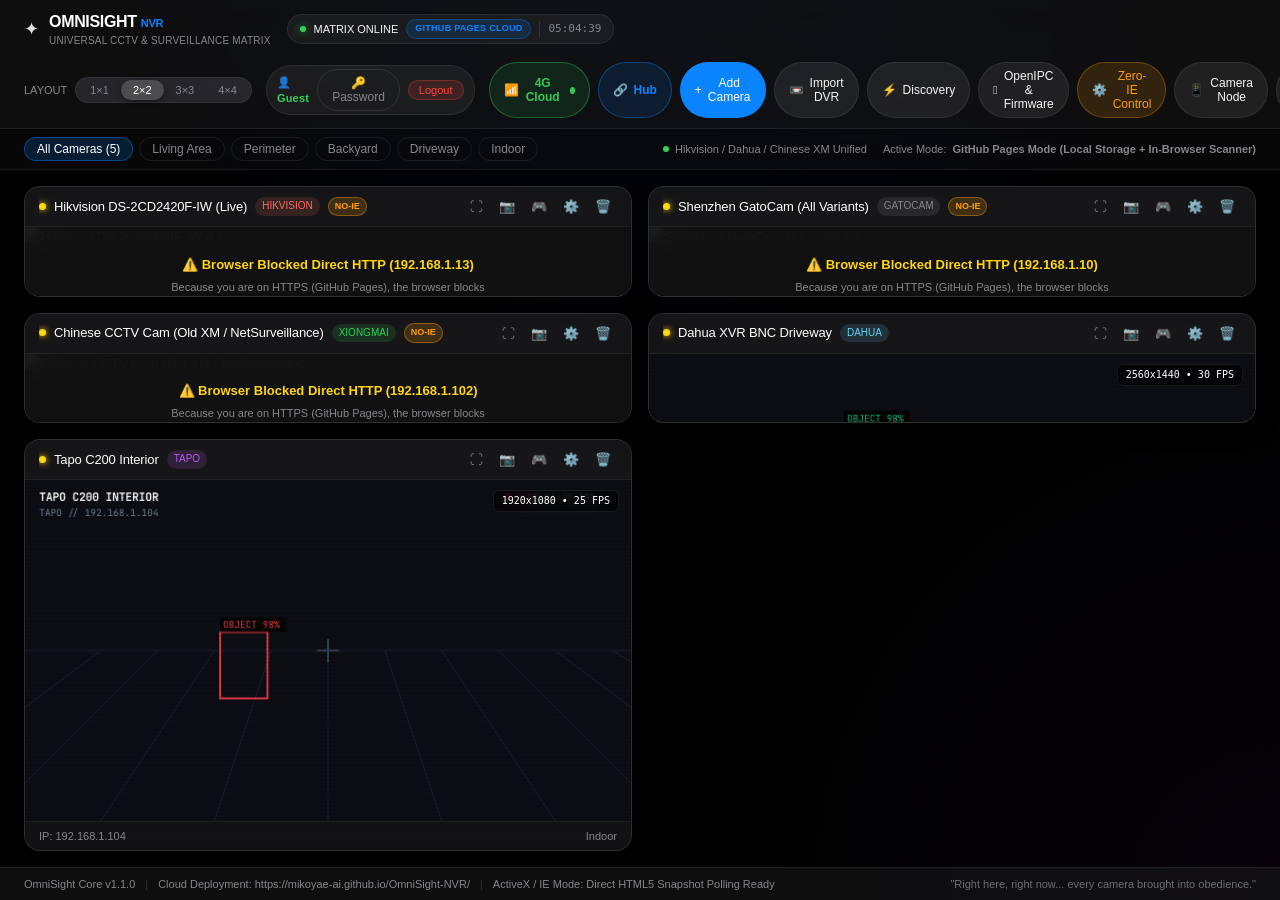
==== index.html @ 3f4ccf0b "feat(connector): cross-platform Hub Connector + universal self-host docs - Website gains a 🔗 Hub Con" ====
<!DOCTYPE html>
<html lang="en">
<head>
  <meta charset="UTF-8">
  <meta name="viewport" content="width=device-width, initial-scale=1.0, maximum-scale=1.0, user-scalable=no, viewport-fit=cover">
  <meta name="apple-mobile-web-app-capable" content="yes">
  <meta name="apple-mobile-web-app-status-bar-style" content="black-translucent">
  <meta name="theme-color" content="#000000">
  <title>OmniSight-NVR ✦ Universal CCTV & Camera Hub</title>
  <link rel="stylesheet" href="./static/css/style.css?v=2.2.0">
  <link rel="preconnect" href="https://fonts.googleapis.com">
  <link rel="preconnect" href="https://fonts.gstatic.com" crossorigin>
  <link href="https://fonts.googleapis.com/css2?family=JetBrains+Mono:wght@300;400;500;700&family=Cinzel:wght@500;700&display=swap" rel="stylesheet">
  <script src="https://accounts.google.com/gsi/client" async defer></script>
  <script src="https://www.gstatic.com/firebasejs/9.22.0/firebase-app-compat.js"></script>
  <script src="https://www.gstatic.com/firebasejs/9.22.0/firebase-auth-compat.js"></script>
</head>
<body class="theme-gothic">
  <div class="app-container">
    <!-- Navigation / Top Bar -->
    <header class="top-nav">
      <div class="brand-section">
        <div class="brand-badge">
          <span class="fox-emblem">✦</span>
          <div class="brand-text">
            <h1 class="brand-title">OMNISIGHT<span class="brand-sub">NVR</span></h1>
            <span class="brand-tagline">UNIVERSAL CCTV & SURVEILLANCE MATRIX</span>
          </div>
        </div>
        <div class="system-health">
          <span class="status-indicator live-pulse"></span>
          <span class="status-label" id="matrixStatusLabel">MATRIX ONLINE</span>
          <span class="mode-badge" id="appModeBadge">CLOUD / GITHUB</span>
          <span class="clock-display" id="clockDisplay">00:00:00</span>
        </div>
      </div>

      <div class="top-controls">
        <!-- Layout Selector -->
        <div class="control-group">
          <span class="control-label">LAYOUT</span>
          <div class="layout-buttons">
            <button class="btn-layout" data-layout="1x1" title="Single Focus View">1×1</button>
            <button class="btn-layout active" data-layout="2x2" title="Quad Matrix (2x2)">2×2</button>
            <button class="btn-layout" data-layout="3x3" title="9-Grid Matrix (3x3)">3×3</button>
            <button class="btn-layout" data-layout="4x4" title="16-Grid Matrix (4x4)">4×4</button>
          </div>
        </div>

        <!-- User Security & Auth Controls -->
        <div class="auth-controls" id="authControls">
          <button class="btn-action btn-secondary" id="btnLoginNav">
            <span class="icon">🔒</span> Login
          </button>
          <div class="user-menu hidden" id="userMenu">
            <span class="user-badge" id="currentUserDisplay">👤 Admin</span>
            <button class="btn-action btn-ghost" id="btnChangePassNav" title="Change Account Password">🔑 Password</button>
            <button class="btn-action btn-danger-sm" id="btnLogoutNav" title="Sign Out">Logout</button>
          </div>
        </div>

        <!-- Action Buttons -->
        <div class="action-buttons">
          <button class="btn-action btn-cloud" id="btnCloudRelay" title="4G / Cellular Cloud Remote Access & QR Code" style="border-color: rgba(52, 199, 89, 0.4); background: rgba(52, 199, 89, 0.12); color: #34c759; font-weight: 600;">
            <span class="icon">📶</span> 4G Cloud <span id="cloudRelayDot" style="display:inline-block; width:7px; height:7px; border-radius:50%; background:#34c759; margin-left:3px;"></span>
          </button>
          <button class="btn-action btn-secondary" id="btnHubConnector" title="Connect this website to an OmniSight hub on any device (LAN, Tailscale, Cloudflare tunnel)" style="border-color: rgba(10, 132, 255, 0.4); background: rgba(10, 132, 255, 0.12); color: #0a84ff; font-weight: 600;">
            <span class="icon">🔗</span> Hub
          </button>
          <button class="btn-action btn-primary" id="btnAddCamera">
            <span class="icon">+</span> Add Camera
          </button>
          <button class="btn-action btn-secondary" id="btnImportDvr">
            <span class="icon">📼</span> Import DVR
          </button>
          <button class="btn-action btn-secondary" id="btnScanNetwork">
            <span class="icon">⚡</span> Discovery
          </button>
          <button class="btn-action btn-secondary" id="btnFirmwareHub" title="OpenIPC community firmware & official updates">
            <span class="icon"></span> OpenIPC &amp; Firmware
          </button>
          <button class="btn-action btn-warning" id="btnCamControl" title="Control camera hardware directly with zero Internet Explorer or Edge">
            <span class="icon">⚙️</span> Zero-IE Control
          </button>
          <button class="btn-action btn-secondary" id="btnBrowserNode" title="Stream Phone or Laptop Camera into Matrix as a Surveillance Node">
            <span class="icon">📱</span> Camera Node
          </button>
          <button class="btn-action btn-secondary" id="btnOpenGallery">
            <span class="icon">📷</span> Gallery
          </button>
          <button class="btn-action btn-ghost" id="btnVendorGuide">
            <span class="icon">📖</span> Guide
          </button>
        </div>
      </div>
    </header>

    <!-- Sub-header Filters & Status Bar -->
    <div class="filter-bar">
      <div class="group-pills" id="groupPills">
        <button class="pill active" data-group="All">All Cameras (<span id="totalCamCount">0</span>)</button>
      </div>
      <div class="quick-stats">
        <span class="stat-item"><span class="stat-dot green"></span> Hikvision / Dahua / Chinese XM Unified</span>
        <span class="stat-item" id="storageInfo">Active Mode: <strong id="hubModeText">GitHub Pages Standalone</strong></span>
      </div>
    </div>

    <!-- Main Camera Grid Container -->
    <main class="grid-viewport">
      <div class="camera-grid grid-2x2" id="cameraGrid">
        <!-- Camera cards dynamically inserted here -->
      </div>
    </main>

    <!-- Footer Telemetry (Desktop Only) -->
    <footer class="app-footer">
      <div class="footer-meta">
        <span>OmniSight Core v1.1.0</span>
        <span class="divider">|</span>
        <span id="backendBridgeStatus">GitHub Pages Deployment (mikoyae-ai.github.io)</span>
        <span class="divider">|</span>
        <span id="ffmpegStatus">ActiveX / IE Emulation: Ready</span>
      </div>
      <div class="footer-links">
        <span class="quote">"Right here, right now... every camera brought into obedience."</span>
      </div>
    </footer>

    <!-- Native iOS Mobile Tab Bar -->
    <nav class="mobile-tab-bar" id="mobileTabBar">
      <button class="mobile-tab-btn active" id="mTabFeeds" title="Cameras">
        <span class="m-tab-icon">📹</span>
        <span class="m-tab-label">Feeds</span>
      </button>
      <button class="mobile-tab-btn" id="mTabAdd" title="Add Camera">
        <span class="m-tab-icon">➕</span>
        <span class="m-tab-label">Add Cam</span>
      </button>
      <button class="mobile-tab-btn" id="mTabScan" title="Scan Network">
        <span class="m-tab-icon">⚡</span>
        <span class="m-tab-label">Discovery</span>
      </button>
      <button class="mobile-tab-btn" id="mTabGallery" title="Snapshots">
        <span class="m-tab-icon">🖼️</span>
        <span class="m-tab-label">Gallery</span>
      </button>
      <button class="mobile-tab-btn" id="mTabMore" title="More Tools">
        <span class="m-tab-icon">☰</span>
        <span class="m-tab-label">Menu</span>
      </button>
    </nav>
  </div>

  <!-- MODAL: System Login -->
  <div class="modal-overlay hidden" id="loginModal">
    <div class="modal-dialog modal-small">
      <div class="modal-header">
        <h3>🔒 System Authentication</h3>
        <button class="btn-close" id="btnCloseLoginModal">&times;</button>
      </div>
      <form id="loginForm" class="modal-body">
        <p class="section-desc">Sign in to access live multi-camera streams, control PTZ hardware, and manage NVR settings.</p>

        <div class="auth-alert hidden" id="loginAlert"></div>

        <!-- Google Sign-In Container -->
        <div class="google-auth-section" id="googleAuthSection" style="margin-bottom: 14px; text-align: center;">
          <div id="googleBtnContainer" style="display: flex; justify-content: center; min-height: 40px;"></div>
          <div class="auth-or-divider" style="display: flex; align-items: center; width: 100%; gap: 10px; color: var(--text-secondary); font-size: 11px; margin: 10px 0;">
            <span style="flex: 1; height: 1px; background: rgba(255, 255, 255, 0.1);"></span>
            <span>or sign in with password</span>
            <span style="flex: 1; height: 1px; background: rgba(255, 255, 255, 0.1);"></span>
          </div>
        </div>

        <div class="form-group">
          <label for="loginUser">Username</label>
          <input type="text" id="loginUser" name="username" required placeholder="admin" autocomplete="username">
        </div>

        <div class="form-group">
          <label for="loginPass">Password</label>
          <input type="password" id="loginPass" name="password" required placeholder="••••••••" autocomplete="current-password">
        </div>

        <div class="modal-footer" style="margin-top: 14px;">
          <button type="submit" class="btn-action btn-primary" style="width: 100%; justify-content: center;">
            Authenticate & Access Matrix
          </button>
        </div>
        <span class="auth-hint">Default hub credentials: <code>admin</code> / <code>admin123</code></span>
      </form>
    </div>
  </div>

  <!-- MODAL: Google Sign-In -->
  <div class="modal-overlay hidden" id="googleModal">
    <div class="modal-dialog modal-small">
      <div class="modal-header">
        <div style="display: flex; align-items: center; gap: 8px;">
          <svg width="20" height="20" viewBox="0 0 48 48" aria-hidden="true">
            <path fill="#EA4335" d="M24 9.5c3.54 0 6.71 1.22 9.21 3.6l6.85-6.85C35.9 2.38 30.47 0 24 0 14.62 0 6.51 5.38 2.56 13.22l7.98 6.19C12.43 13.72 17.74 9.5 24 9.5z"/>
            <path fill="#4285F4" d="M46.98 24.55c0-1.57-.15-3.09-.38-4.55H24v9.02h12.94c-.58 2.96-2.26 5.48-4.78 7.18l7.73 6c4.51-4.18 7.09-10.36 7.09-17.65z"/>
            <path fill="#FBBC05" d="M10.53 28.59c-.48-1.45-.76-2.99-.76-4.59s.27-3.14.76-4.59l-7.98-6.19C.92 16.46 0 20.12 0 24c0 3.88.92 7.54 2.56 10.78l7.97-6.19z"/>
            <path fill="#34A853" d="M24 48c6.48 0 11.93-2.13 15.89-5.81l-7.73-6c-2.15 1.45-4.92 2.3-8.16 2.3-6.26 0-11.57-4.22-13.47-9.91l-7.98 6.19C6.51 42.62 14.62 48 24 48z"/>
          </svg>
          <h3 style="margin: 0;">Sign in with Google</h3>
        </div>
        <button class="btn-close" id="btnCloseGoogleModal">&times;</button>
      </div>
      <form id="googleDirectForm" class="modal-body">
        <p class="section-desc">Authenticate with your Google Account to access live camera matrices and PTZ controls.</p>

        <div class="auth-alert hidden" id="googleAlert"></div>

        <!-- Google OAuth 2.0 & Firebase Buttons -->
        <a href="/api/auth/google/login" class="btn-action btn-secondary" id="btnGoogleOAuthDirect" style="width: 100%; justify-content: center; gap: 8px; margin-bottom: 8px; text-decoration: none; background: rgba(66, 133, 244, 0.15); border-color: rgba(66, 133, 244, 0.4); color: #fff;">
          <svg width="18" height="18" viewBox="0 0 48 48">
            <path fill="#EA4335" d="M24 9.5c3.54 0 6.71 1.22 9.21 3.6l6.85-6.85C35.9 2.38 30.47 0 24 0 14.62 0 6.51 5.38 2.56 13.22l7.98 6.19C12.43 13.72 17.74 9.5 24 9.5z"/>
            <path fill="#4285F4" d="M46.98 24.55c0-1.57-.15-3.09-.38-4.55H24v9.02h12.94c-.58 2.96-2.26 5.48-4.78 7.18l7.73 6c4.51-4.18 7.09-10.36 7.09-17.65z"/>
            <path fill="#FBBC05" d="M10.53 28.59c-.48-1.45-.76-2.99-.76-4.59s.27-3.14.76-4.59l-7.98-6.19C.92 16.46 0 20.12 0 24c0 3.88.92 7.54 2.56 10.78l7.97-6.19z"/>
            <path fill="#34A853" d="M24 48c6.48 0 11.93-2.13 15.89-5.81l-7.73-6c-2.15 1.45-4.92 2.3-8.16 2.3-6.26 0-11.57-4.22-13.47-9.91l-7.98 6.19C6.51 42.62 14.62 48 24 48z"/>
          </svg>
          <span style="font-weight: 500;">Authorize via Google OAuth 2.0</span>
        </a>

        <button type="button" class="btn-action btn-secondary" id="btnFirebaseGoogleLogin" style="width: 100%; justify-content: center; gap: 8px; margin-bottom: 12px; background: rgba(255,255,255,0.08); border-color: rgba(255,255,255,0.2);">
          <span style="font-size: 16px;">🔥</span>
          <span style="font-weight: 500;">Instant Firebase Google Sign-In</span>
        </button>

        <div style="display: flex; align-items: center; gap: 10px; margin: 10px 0; color: var(--text-muted); font-size: 11px;">
          <div style="flex: 1; height: 1px; background: rgba(255,255,255,0.08);"></div>
          <span>OR DIRECT GOOGLE AUTH</span>
          <div style="flex: 1; height: 1px; background: rgba(255,255,255,0.08);"></div>
        </div>

        <div class="form-group">
          <label for="googleUserEmail">Google / Gmail Address</label>
          <input type="email" id="googleUserEmail" name="email" required placeholder="nimuthumethsenganegoda@gmail.com" value="nimuthumethsenganegoda@gmail.com" autocomplete="email">
        </div>

        <div class="form-group">
          <label for="googleUserName">Display Name</label>
          <input type="text" id="googleUserName" name="name" placeholder="Nimuthu" value="Nimuthu">
        </div>

        <div class="modal-footer" style="margin-top: 14px;">
          <button type="submit" class="btn-action btn-primary" id="btnConfirmGoogleLogin" style="width: 100%; justify-content: center; gap: 8px;">
            <span>Continue as Google User</span>
          </button>
        </div>

        <div style="margin-top: 16px; border-top: 1px solid rgba(255,255,255,0.1); padding-top: 12px; display: flex; flex-direction: column; gap: 8px;">
          <details style="font-size: 12px; color: var(--text-secondary); cursor: pointer;">
            <summary style="outline: none; color: #ffca28; font-weight: 500;">🔥 Configure Firebase Project (Optional)</summary>
            <div style="margin-top: 10px; display: flex; flex-direction: column; gap: 8px;">
              <p style="font-size: 11px; margin: 0; color: var(--text-muted);">Paste your Firebase Web App config JSON or Project ID to bind live Firebase Auth:</p>
              <textarea id="cfgFirebaseConfig" rows="3" placeholder='{"apiKey": "...", "authDomain": "...", "projectId": "..."}' style="font-size: 11px; padding: 6px 10px; font-family: monospace;"></textarea>
              <button type="button" class="btn-action" id="btnSaveFirebaseConfig" style="font-size: 11px; justify-content: center; padding: 6px 12px;">
                Save Firebase Configuration
              </button>
            </div>
          </details>

          <details style="font-size: 12px; color: var(--text-secondary); cursor: pointer;">
            <summary style="outline: none; color: var(--apple-blue); font-weight: 500;">⚙️ Link Google Cloud OAuth Client ID (Optional)</summary>
            <div style="margin-top: 10px; display: flex; flex-direction: column; gap: 8px;">
              <p style="font-size: 11px; margin: 0; color: var(--text-muted);">To enable Google's official pop-up account picker, enter your Web Client ID from <a href="https://console.cloud.google.com/apis/credentials" target="_blank" rel="noopener noreferrer" style="color: var(--apple-blue);">Google Cloud Console</a>:</p>
              <input type="text" id="cfgGoogleClientId" placeholder="xxxxx.apps.googleusercontent.com" style="font-size: 11px; padding: 6px 10px;">
              <button type="button" class="btn-action" id="btnSaveGoogleClientId" style="font-size: 11px; justify-content: center; padding: 6px 12px;">
                Save Client ID & Activate GIS
              </button>
            </div>
          </details>
        </div>
      </form>
    </div>
  </div>

  <!-- MODAL: Change Password -->
  <div class="modal-overlay hidden" id="changePasswordModal">
    <div class="modal-dialog modal-small">
      <div class="modal-header">
        <h3>🔑 Update Account Password</h3>
        <button class="btn-close" id="btnCloseChangePassModal">&times;</button>
      </div>
      <form id="changePasswordForm" class="modal-body">
        <div class="auth-alert hidden" id="changePassAlert"></div>

        <div class="form-group">
          <label for="oldPass">Current Password</label>
          <input type="password" id="oldPass" name="old_password" required placeholder="••••••••">
        </div>

        <div class="form-group">
          <label for="newPass">New Password</label>
          <input type="password" id="newPass" name="new_password" required minlength="6" placeholder="At least 6 characters">
        </div>

        <div class="form-group">
          <label for="confirmNewPass">Confirm New Password</label>
          <input type="password" id="confirmNewPass" name="confirm_password" required minlength="6" placeholder="Re-enter new password">
        </div>

        <div class="modal-footer" style="margin-top: 10px;">
          <button type="button" class="btn-action btn-ghost" id="btnCancelChangePass">Cancel</button>
          <button type="submit" class="btn-action btn-primary">Save New Password</button>
        </div>
      </form>
    </div>
  </div>

  <!-- MODAL: Hub Connector (cross-platform bridge) -->
  <div class="modal-overlay hidden" id="hubConnectorModal">
    <div class="modal-dialog">
      <div class="modal-header">
        <div style="display: flex; align-items: center; gap: 8px;">
          <span style="font-size: 20px;">🔗</span>
          <h3 style="margin: 0;">Hub Connector</h3>
        </div>
        <button class="btn-close" id="btnCloseHubConnectorModal">&times;</button>
      </div>
      <div class="modal-body">
        <p class="section-desc">Point this website at an OmniSight hub running on <em>any</em> device — Linux server, Windows PC, macOS, Docker, Raspberry Pi — over LAN, Tailscale, or a Cloudflare tunnel. One website, every platform.</p>

        <!-- Status Card -->
        <div style="background: rgba(255, 255, 255, 0.04); border: 1px solid rgba(255, 255, 255, 0.08); border-radius: 12px; padding: 16px; margin-bottom: 16px;">
          <div style="display: flex; justify-content: space-between; align-items: center; margin-bottom: 10px;">
            <span style="font-size: 13px; color: var(--text-secondary); font-weight: 500;">Connector Status</span>
            <span id="hubConnectorStatus" style="font-size: 11px; font-family: monospace; color: #8e8e93;">No hub configured — running in standalone mode.</span>
          </div>

          <div class="form-group" style="margin-bottom: 4px;">
            <label style="font-size: 11px; color: var(--text-muted);">Hub URL (LAN IP, Tailscale, or https tunnel)</label>
            <input type="text" id="hubConnectorUrlInput" placeholder="https://your-tunnel.trycloudflare.com  ·  http://192.168.1.50:8080" style="font-family: monospace; font-size: 12px; padding: 8px 12px; width: 100%;">
          </div>
          <p style="font-size: 11px; color: var(--text-muted); margin-top: 8px;">
            ⚠️ From an HTTPS page (e.g. GitHub Pages), browsers only allow <strong>https</strong> hub URLs —
            use the hub's Cloudflare tunnel URL (📶 4G Cloud panel), or simply open the hub URL directly
            in a new tab: the same dashboard loads, served by the hub itself.
          </p>
        </div>

        <!-- Controls -->
        <div style="display: flex; gap: 10px; margin-top: 6px;">
          <button type="button" class="btn-action btn-secondary" id="btnDisconnectHub" style="flex: 1; justify-content: center;">
            <span>✂ Disconnect</span>
          </button>
          <button type="button" class="btn-action btn-primary" id="btnConnectHub" style="flex: 1; justify-content: center;">
            <span>🔌 Connect &amp; Reload</span>
          </button>
        </div>
      </div>
    </div>
  </div>

  <!-- MODAL: 4G Cloud Relay & Mobile Remote -->
  <div class="modal-overlay hidden" id="cloudRelayModal">
    <div class="modal-dialog">
      <div class="modal-header">
        <div style="display: flex; align-items: center; gap: 8px;">
          <span style="font-size: 20px;">📶</span>
          <h3 style="margin: 0;">4G Mobile Cloud Relay</h3>
        </div>
        <button class="btn-close" id="btnCloseCloudRelayModal">&times;</button>
      </div>
      <div class="modal-body">
        <p class="section-desc">Stream camera feeds on cellular 4G/5G data or any remote network with zero port-forwarding and carrier-grade NAT traversal.</p>

        <!-- Status Card -->
        <div style="background: rgba(255, 255, 255, 0.04); border: 1px solid rgba(255, 255, 255, 0.08); border-radius: 12px; padding: 16px; margin-bottom: 16px;">
          <div style="display: flex; justify-content: space-between; align-items: center; margin-bottom: 10px;">
            <span style="font-size: 13px; color: var(--text-secondary); font-weight: 500;">Relay Status</span>
            <span id="cloudRelayStatusBadge" style="background: rgba(52, 199, 89, 0.15); color: #34c759; border: 1px solid rgba(52, 199, 89, 0.3); padding: 3px 10px; border-radius: 20px; font-size: 11px; font-weight: 600;">ACTIVE</span>
          </div>

          <div class="form-group" style="margin-bottom: 12px;">
            <label style="font-size: 11px; color: var(--text-muted);">Global 4G Cloud URL (HTTPS)</label>
            <div style="display: flex; gap: 8px;">
              <input type="text" id="cloudRelayUrlInput" readonly value="Connecting to edge relay..." style="font-family: monospace; font-size: 12px; padding: 8px 12px; flex: 1; background: rgba(0,0,0,0.3);">
              <button type="button" class="btn-action btn-secondary" id="btnCopyCloudUrl" style="padding: 8px 14px; font-size: 12px;">Copy</button>
            </div>
          </div>

          <div style="display: flex; justify-content: space-between; font-size: 11px; color: var(--text-secondary); padding-top: 8px; border-top: 1px solid rgba(255,255,255,0.06);">
            <span>LAN: <code id="cloudLanIp" style="color: var(--apple-blue);">Detecting...</code></span>
            <span>Tailscale: <code id="cloudTailscaleIp" style="color: #bf5af2;">Detecting...</code></span>
          </div>
        </div>

        <!-- QR Code Centerpiece -->
        <div style="text-align: center; margin: 16px 0;">
          <div style="display: inline-block; padding: 12px; background: #ffffff; border-radius: 14px; box-shadow: 0 8px 24px rgba(0,0,0,0.4);">
            <img id="cloudQrImage" src="" alt="4G Remote Access QR" style="width: 180px; height: 180px; display: none; margin: 0 auto; image-rendering: pixelated;">
            <div id="cloudQrPlaceholder" style="width: 180px; height: 180px; display: flex; align-items: center; justify-content: center; color: #333; font-size: 12px;">Generating QR...</div>
          </div>
          <p style="margin-top: 10px; font-size: 12px; color: var(--text-secondary);">
            Point your iPhone or Android camera at this QR code to view live streams on 4G/cellular.
          </p>
        </div>

        <!-- Controls -->
        <div style="display: flex; gap: 10px; margin-top: 14px;">
          <button type="button" class="btn-action btn-secondary" id="btnRestartCloudRelay" style="flex: 1; justify-content: center;">
            <span>🔄 Restart Tunnel</span>
          </button>
          <button type="button" class="btn-action btn-primary" id="btnOpenCloudUrl" style="flex: 1; justify-content: center;">
            <span>↗ Open Cloud URL</span>
          </button>
        </div>
      </div>
    </div>
  </div>

  <!-- MODAL: Add / Edit Camera -->
  <div class="modal-overlay hidden" id="cameraModal">
    <div class="modal-dialog">
      <div class="modal-header">
        <h3 id="modalTitle">Add Camera to Matrix</h3>
        <button class="btn-close" id="btnCloseCameraModal">&times;</button>
      </div>
      <form id="cameraForm" class="modal-body">
        <input type="hidden" id="camId" name="id">

        <div class="form-row">
          <div class="form-group flex-2">
            <label for="camName">Camera Name</label>
            <input type="text" id="camName" name="name" required placeholder="e.g. Front Gate Hikvision 4MP">
          </div>
          <div class="form-group flex-1">
            <label for="camGroup">Zone / Group</label>
            <input type="text" id="camGroup" name="group" list="groupSuggestions" placeholder="Perimeter">
            <datalist id="groupSuggestions">
              <option value="Perimeter">
              <option value="Backyard">
              <option value="Driveway">
              <option value="Indoor">
              <option value="CCTV Analog">
            </datalist>
          </div>
        </div>

        <div class="form-row">
          <div class="form-group flex-2">
            <label for="camVendor">Camera Brand / Architecture</label>
            <select id="camVendor" name="vendor" class="select-vendor">
              <optgroup label="🌐 Mainstream Commercial & Enterprise">
                <option value="hikvision">Hikvision (DS-2CD / ColorVu / AcuSense)</option>
                <option value="dahua">Dahua / Imou (IPC / WizSense / TiOC)</option>
                <option value="amcrest">Amcrest (IPC / ProHD / 4K / Doorbell)</option>
                <option value="uniview">Uniview (UNV / Tri-Guard / Prime)</option>
                <option value="axis">Axis Communications (VAPIX / M / P / Q)</option>
                <option value="hanwha">Hanwha Techwin / Wisenet / Samsung</option>
                <option value="bosch">Bosch Security (FLEXIDOME / DINION)</option>
                <option value="sony">Sony Surveillance (SNC / IPELA)</option>
                <option value="panasonic">Panasonic / i-PRO (WV Series)</option>
                <option value="vivotek">Vivotek (FD / IB / FE Series)</option>
                <option value="milesight">Milesight (Mini / Pro / Vandal Dome)</option>
                <option value="mobotix">Mobotix (MxPEG / IP)</option>
              </optgroup>
              <optgroup label="🏡 Consumer & Smart Home">
                <option value="icsee">ICSee / XMeye / iCSee Pro (App-Paired IP Camera)</option>
                <option value="ezviz">EZVIZ (Hikvision App-Paired Camera)</option>
                <option value="imou">Imou Life (Dahua App-Paired Camera)</option>
                <option value="tapo">TP-Link Tapo (C100 / C200 / C310 / C500)</option>
                <option value="kasa">TP-Link Kasa (KC100 / KC200 / KC420WS)</option>
                <option value="reolink">Reolink (RLC / Duo / TrackMix / E1)</option>
                <option value="wyze">Wyze Cam (v2 / v3 / v4 / Pan / Bridge)</option>
                <option value="eufy">Eufy Security (SoloCam / 2K / Outdoor)</option>
                <option value="foscam">Foscam (R2 / FI98 / G4 / VD1 / X4)</option>
                <option value="tuya">Tuya / Smart Life / Nedis (Smart Wi-Fi)</option>
                <option value="yoosee">Yoosee / Cooau / VStarcam</option>
                <option value="v380">V380 / V380 Pro (Macro-Video)</option>
                <option value="v360">V360 Pro / Qianniao (CFEO / Cloudbirds / KeepEyes)</option>
                <option value="srihome">SriHome / Sricam (SP017 / SH029)</option>
                <option value="dlink">D-Link (DCS Series / mydlink)</option>
                <option value="unifi">Ubiquiti UniFi Protect (RTSP Re-stream)</option>
              </optgroup>
              <optgroup label="📼 CCTV DVRs & Coaxial BNC Hubs">
                <option value="hikvision_dvr">Hikvision TurboHD / CCTV DVR (DS-7100 / 7200)</option>
                <option value="xiongmai_dvr">Chinese AHD / TVI / CVI DVR (NetSurveillance)</option>
                <option value="zosi_dvr">ZOSI / Lorex / Swann / Night Owl / Annke</option>
              </optgroup>
              <optgroup label="🇨🇳 Generic Chinese OEM Chipsets">
                <option value="xiongmai">Xiongmai / XM / CMS (Generic Chinese Cam)</option>
                <option value="gatocam">Shenzhen GatoCam (Indoor / Outdoor / PTZ)</option>
                <option value="legacy_activex">Legacy Camera (Requires Internet Explorer / WebComponents.exe / ActiveX)</option>
              </optgroup>
              <optgroup label="🔌 DIY, IoT & Hardware Webcams">
                <option value="esp32_cam">ESP32-CAM / ESP32-S3 Eye / Seeed Xiao</option>
                <option value="raspberry_pi">Raspberry Pi Camera / OctoPrint / Prusa</option>
                <option value="ip_webcam">Android & iOS IP Webcam / DroidCam</option>
                <option value="usb_webcam">Local USB Webcam / Built-in Camera</option>
                <option value="browser_node">Browser Camera Node (Stream This Phone/PC)</option>
              </optgroup>
              <optgroup label="📡 Universal Protocols & Emulation">
                <option value="generic_onvif">Generic ONVIF Camera (Profile S / G / T)</option>
                <option value="generic_rtsp">Custom RTSP Stream (TCP / UDP / Auto)</option>
                <option value="rtmp_stream">RTMP / RTMPS Live Stream (OBS / Drone)</option>
                <option value="mjpeg_http">HTTP MJPEG Stream</option>
                <option value="hls_stream">HLS Stream (.m3u8)</option>
                <option value="simulated">OmniSight Virtual CCTV Generator (Simulation)</option>
              </optgroup>
            </select>
          </div>
          <div class="form-group flex-1">
            <label for="camChannel">Channel #</label>
            <input type="number" id="camChannel" name="channel" value="1" min="0" max="64">
          </div>
        </div>

        <!-- Vendor Specific Quirk Alert Box -->
        <div class="vendor-quirk-box" id="vendorQuirks">
          <span class="quirk-title">Hardware Notes:</span>
          <p id="quirkText">Select a vendor above to inspect connection rules.</p>
        </div>

        <div class="form-row">
          <div class="form-group flex-2">
            <label for="camIp">IP Address or Hostname</label>
            <input type="text" id="camIp" name="ip" placeholder="192.168.1.100">
          </div>
          <div class="form-group flex-1">
            <label for="camPort">Port</label>
            <input type="number" id="camPort" name="port" value="554">
          </div>
        </div>

        <div class="form-row">
          <div class="form-group flex-1">
            <label for="camUser">Username</label>
            <input type="text" id="camUser" name="username" placeholder="admin">
          </div>
          <div class="form-group flex-1">
            <label for="camPass">Password</label>
            <input type="password" id="camPass" name="password" placeholder="••••••••">
          </div>
        </div>

        <!-- App-Configured Camera Helper (No Password in App) -->
        <div class="app-helper-section" style="margin-bottom: 12px; background: rgba(59, 130, 246, 0.05); border: 1px solid rgba(59, 130, 246, 0.25); border-radius: 10px; padding: 10px 14px;">
          <div style="display: flex; justify-content: space-between; align-items: center;">
            <div style="display: flex; align-items: center; gap: 8px;">
              <span style="font-size: 16px;">📱</span>
              <div>
                <span style="font-size: 12px; font-weight: 600; color: #60a5fa;">Paired via Mobile App? (No Password in App)</span>
                <span style="font-size: 11px; color: var(--text-secondary); display: block;">For ICSee, V380, V360 Pro, Tapo, EZVIZ, Imou, Tuya, Yoosee, Eufy</span>
              </div>
            </div>
            <button type="button" class="btn-action btn-secondary" id="btnToggleAppHelper" style="padding: 4px 10px; font-size: 11px; white-space: nowrap;">
              App Assistant ▾
            </button>
          </div>

          <div id="appHelperDrawer" class="hidden" style="margin-top: 10px; border-top: 1px solid rgba(255,255,255,0.08); padding-top: 10px;">
            <div class="form-group" style="margin-bottom: 8px;">
              <label for="appSelector" style="font-size: 11px; color: var(--text-secondary);">Select the mobile app you used to set up this camera:</label>
              <select id="appSelector" style="font-size: 12px; padding: 6px 10px; width: 100%;">
                <option value="">-- Choose Your Camera Mobile App --</option>
                <option value="icsee">ICSee / XMeye / iCSee Pro (Amazon/AliExpress Wi-Fi Cams)</option>
                <option value="v380">V380 / V380 Pro (Macro-Video PTZ / Bulb / Panoramic)</option>
                <option value="v360">V360 Pro (Shenzhen Qianniao Xiangyun / CFEO Series / Cloudbirds)</option>
                <option value="tapo">TP-Link Tapo (C100, C200, C310, C500) &amp; Kasa</option>
                <option value="ezviz">EZVIZ (Hikvision Smart Cameras)</option>
                <option value="imou">Imou Life (Dahua Smart Cameras)</option>
                <option value="yoosee">Yoosee / YYP2P / Cooau</option>
                <option value="tuya">Tuya / Smart Life / Geeni / Merkury</option>
                <option value="eufy">Eufy Security (Indoor 2K / SoloCam)</option>
                <option value="wyze">Wyze Cam (v2 / v3 / v4 / Pan)</option>
              </select>
            </div>
            <div id="appSecretTip" class="hidden" style="background: rgba(0,0,0,0.35); border: 1px solid rgba(255,255,255,0.1); border-radius: 6px; padding: 10px; font-size: 11px; line-height: 1.5; color: var(--text-main);">
              <!-- Dynamically rendered instructions and 1-click auto-fill -->
            </div>
          </div>
        </div>

        <!-- Universal Hardware Auto-Detect & Connection Prober -->
        <div class="probe-section">
          <div style="display: flex; justify-content: space-between; align-items: center;">
            <div>
              <span style="font-size: 12px; font-weight: 600; color: #fff; display: flex; align-items: center; gap: 6px;">
                <span style="color: var(--apple-blue);">⚡</span> Universal Hardware Auto-Detect & Test
              </span>
              <span style="font-size: 11px; color: var(--text-secondary); display: block; margin-top: 2px;">
                Probes RTSP candidate paths, ONVIF Profile S, and HTTP snapshots to verify live feed.
              </span>
            </div>
            <button type="button" class="btn-action btn-secondary" id="btnProbeCamera" style="padding: 6px 14px; font-size: 11px; white-space: nowrap;">
              <span class="icon">⚡</span> Test Connection
            </button>
          </div>

          <div id="probeResultBox" class="hidden" style="margin-top: 10px; padding-top: 10px; border-top: 1px solid rgba(255,255,255,0.06);">
            <div id="probeStatusPill" style="display: flex; align-items: center; gap: 8px; margin-bottom: 8px; font-size: 12px;">
              <span class="status-indicator"></span>
              <span id="probeStatusText" style="font-weight: 600;">Probing device...</span>
            </div>
            <div id="probeChips" style="display: flex; flex-wrap: wrap; gap: 6px; margin-bottom: 8px;"></div>
            <div id="probePreviewContainer" class="hidden" style="display: flex; align-items: center; gap: 12px; background: rgba(0,0,0,0.3); border-radius: 8px; padding: 8px;">
              <img id="probePreviewImg" src="" alt="Live Camera Test Frame" style="width: 120px; height: 68px; object-fit: cover; border-radius: 6px; border: 1px solid rgba(255,255,255,0.1);">
              <div style="font-size: 11px; color: var(--text-secondary); line-height: 1.4;">
                <span style="color: #34c759; font-weight: 600;">✓ Live Frame Verified</span><br>
                <span id="probePreviewDetails">RTSP Stream Ready</span>
              </div>
            </div>
          </div>
        </div>

        <div class="form-group">
          <div class="label-with-action">
            <label for="camStreamUrl">Calculated Stream / Snapshot URL</label>
            <button type="button" class="btn-text" id="btnAutoGenerateUrl">Re-calculate</button>
          </div>
          <input type="text" id="camStreamUrl" name="stream_url" placeholder="rtsp://admin:pass@192.168.1.100:554/Streaming/Channels/101">
        </div>

        <div class="form-row check-row">
          <label class="checkbox-label">
            <input type="checkbox" id="camPtz" name="ptz"> Enable Virtual PTZ Controls
          </label>
          <label class="checkbox-label">
            <input type="checkbox" id="camLegacyPolling" name="legacy_polling"> Legacy Direct Snapshot Mode (No ActiveX / IE needed)
          </label>
          <label class="checkbox-label">
            <input type="checkbox" id="camSimulated" name="is_simulated"> Simulate scene when no live URL is set
          </label>
        </div>

        <div class="modal-footer">
          <button type="button" class="btn-action btn-ghost" id="btnCancelCam">Cancel</button>
          <button type="submit" class="btn-action btn-primary">Save Camera</button>
        </div>
      </form>
    </div>
  </div>

  <!-- MODAL: Import CCTV DVR / XVR Box -->
  <div class="modal-overlay hidden" id="dvrModal">
    <div class="modal-dialog">
      <div class="modal-header">
        <h3>Import Multi-Channel CCTV DVR</h3>
        <button class="btn-close" id="btnCloseDvrModal">&times;</button>
      </div>
      <form id="dvrForm" class="modal-body">
        <p class="section-desc">Instantly provision all BNC coaxial channels from your physical CCTV DVR box (4, 8, 16, or 32 channels) into your matrix simultaneously.</p>

        <div class="form-row">
          <div class="form-group flex-2">
            <label for="dvrVendor">DVR Architecture</label>
            <select id="dvrVendor" name="vendor" class="select-vendor">
              <option value="hikvision_dvr">Hikvision TurboHD / CCTV DVR (DS-7100 / 7200)</option>
              <option value="dahua">Dahua XVR / Cooper CCTV DVR (BNC)</option>
              <option value="xiongmai_dvr">Chinese AHD / TVI / CVI DVR (NetSurveillance / H.264 / XM)</option>
              <option value="amcrest">Amcrest ProHD / NV NVR</option>
              <option value="zosi_dvr">ZOSI / Lorex / Swann / Night Owl / Annke</option>
              <option value="uniview">Uniview (UNV) NVR Multi-Channel</option>
            </select>
          </div>
          <div class="form-group flex-1">
            <label for="dvrChannels">BNC Channels</label>
            <select id="dvrChannels" name="channels">
              <option value="4">4 Channels</option>
              <option value="8" selected>8 Channels</option>
              <option value="16">16 Channels</option>
              <option value="32">32 Channels</option>
            </select>
          </div>
        </div>

        <div class="form-row">
          <div class="form-group flex-2">
            <label for="dvrIp">DVR IP Address</label>
            <input type="text" id="dvrIp" name="ip" required placeholder="192.168.1.64">
          </div>
          <div class="form-group flex-1">
            <label for="dvrPort">RTSP Port</label>
            <input type="number" id="dvrPort" name="port" value="554">
          </div>
        </div>

        <div class="form-row">
          <div class="form-group flex-1">
            <label for="dvrUser">DVR Username</label>
            <input type="text" id="dvrUser" name="username" value="admin">
          </div>
          <div class="form-group flex-1">
            <label for="dvrPass">DVR Password</label>
            <input type="password" id="dvrPass" name="password" placeholder="••••••••">
          </div>
        </div>

        <div class="form-row">
          <div class="form-group flex-1">
            <label for="dvrLabel">Label Prefix</label>
            <input type="text" id="dvrLabel" name="label" value="CCTV DVR" placeholder="e.g. Warehouse DVR">
          </div>
          <div class="form-group flex-1">
            <label for="dvrGroup">Group / Zone</label>
            <input type="text" id="dvrGroup" name="group" value="CCTV Analog" placeholder="CCTV Analog">
          </div>
        </div>

        <div class="modal-footer">
          <button type="button" class="btn-action btn-ghost" id="btnCancelDvr">Cancel</button>
          <button type="submit" class="btn-action btn-primary">Import All Channels</button>
        </div>
      </form>
    </div>
  </div>

  <!-- MODAL: OpenIPC & Community Firmware Hub -->
  <div class="modal-overlay hidden" id="firmwareModal">
    <div class="modal-dialog modal-large">
      <div class="modal-header">
        <h3> Community Firmware &amp; OpenIPC Directory</h3>
        <button class="btn-close" id="btnCloseFirmwareModal">&times;</button>
      </div>
      <div class="modal-body guide-content">
        <p class="section-desc">
          Free your cameras from abandoned vendor firmware, Chinese cloud backdoors, and broken ActiveX plugins. 
          Install community-driven open-source Linux firmware directly on your hardware.
        </p>

        <div class="form-group" style="margin-bottom: 8px;">
          <label for="chipsetSelector">Select Your Camera's Processor / Chipset (SoC):</label>
          <select id="chipsetSelector" style="width: 100%; max-width: 480px;">
            <option value="xiongmai_xm530">Xiongmai XM530 / XM510 / XM550 (Generic Chinese Cams / NetSurveillance)</option>
            <option value="hisilicon_hi3516">HiSilicon Hi3516 / Hi3518 (The #1 Most Common OEM CCTV Chipset)</option>
            <option value="ingenic_t31">Ingenic T10 / T20 / T30 / T31 / T40 (Yi, Wyze, Tapo, MStar)</option>
            <option value="allwinner_v3s">Allwinner V3S / S3 (Open Source Board Cameras)</option>
            <option value="sigmastar_ssc">SigmaStar SSC335 / SSC337 (Starlight Night Vision Cameras)</option>
            <option value="hikvision_official">Hikvision DS-2CD / ColorVu (Official HTML5 Upgrade)</option>
            <option value="dahua_official">Dahua IPC / WizSense (Official HTML5 Upgrade)</option>
          </select>
        </div>

        <div class="guide-card" id="firmwareResultCard" style="background: rgba(10, 132, 255, 0.08); border-color: rgba(10, 132, 255, 0.3);">
          <!-- Dynamically populated by JS -->
          <h4 id="fwTitle" style="color: var(--apple-blue); font-size: 15px;">OpenIPC — The Open Source CCTV OS</h4>
          <p id="fwDescription">OpenIPC replaces closed-source Chinese camera firmware with a clean, open Linux distribution.</p>
          <div style="margin: 10px 0;">
            <strong>Features:</strong>
            <ul id="fwFeatures" style="padding-left: 20px; font-size: 11px; margin-top: 4px; color: var(--text-primary);">
              <li>Native HTML5 video streaming with WebRTC (plays in Safari, Chrome, iOS with ZERO plugins).</li>
              <li>Pure RTSP H.264 / H.265 server running on port 554.</li>
              <li>Root SSH &amp; Telnet shell access with complete privacy (no telemetry to Chinese cloud servers).</li>
              <li>ONVIF Profile S compliance built-in.</li>
            </ul>
          </div>
          <p><strong>Official Repository &amp; Binaries:</strong> <a href="https://openipc.org" target="_blank" id="fwLink" style="color: var(--apple-cyan); text-decoration: underline;">https://openipc.org</a></p>
          <p><strong>GitHub Releases:</strong> <a href="https://github.com/OpenIPC/firmware/releases" target="_blank" style="color: var(--apple-cyan); text-decoration: underline;">OpenIPC on GitHub</a></p>
          <div style="margin-top: 10px; padding: 8px 12px; background: rgba(0,0,0,0.3); border-radius: 6px;">
            <span style="font-size: 11px; font-weight: 600; color: var(--apple-orange);">Installation Advice:</span>
            <p id="fwInstallAdvice" style="font-size: 11px; margin-top: 2px;">
              Can be flashed via microSD card, TFTP recovery, or the camera's web upgrade page using Coupler firmware.
            </p>
          </div>
        </div>
      </div>
    </div>
  </div>

  <!-- MODAL: Zero-IE Direct Camera Controller -->
  <div class="modal-overlay hidden" id="camControlModal">
    <div class="modal-dialog modal-large">
      <div class="modal-header">
        <h3>⚙️ Zero-IE Camera Control Center</h3>
        <button class="btn-close" id="btnCloseCamControlModal">&times;</button>
      </div>
      <div class="modal-body">
        <p class="section-desc">
          No Microsoft Edge. No Internet Explorer. No ActiveX. Control your camera's hardware parameters directly 
          via native HTTP ISAPI and CGI commands from your modern browser.
        </p>

        <div class="form-row">
          <div class="form-group flex-2">
            <label for="ctrlIp">Target Camera IP</label>
            <input type="text" id="ctrlIp" placeholder="192.168.1.100">
          </div>
          <div class="form-group flex-1">
            <label for="ctrlVendor">Architecture</label>
            <select id="ctrlVendor">
              <option value="hikvision">Hikvision ISAPI</option>
              <option value="xiongmai">Xiongmai (Chinese Cam CGI)</option>
              <option value="dahua">Dahua CGI</option>
              <option value="generic_onvif">ONVIF Service</option>
            </select>
          </div>
        </div>

        <div class="form-row">
          <div class="form-group flex-1">
            <label for="ctrlUser">Username</label>
            <input type="text" id="ctrlUser" value="admin">
          </div>
          <div class="form-group flex-1">
            <label for="ctrlPass">Password</label>
            <input type="password" id="ctrlPass" placeholder="••••••••">
          </div>
        </div>

        <div class="action-buttons" style="flex-wrap: wrap; margin-top: 8px;">
          <button type="button" class="btn-action btn-primary" id="btnCtrlReboot">
            <span class="icon">🔄</span> Reboot Camera
          </button>
          <button type="button" class="btn-action btn-secondary" id="btnCtrlSyncTime">
            <span class="icon">⏱️</span> Sync Clock
          </button>
          <button type="button" class="btn-action btn-secondary" id="btnCtrlDayNight">
            <span class="icon">🌙</span> Toggle Day/Night IR
          </button>
          <button type="button" class="btn-action btn-secondary" id="btnCtrlTestSnapshot">
            <span class="icon">📸</span> Test Snapshot Stream
          </button>
        </div>

        <div class="form-group" style="margin-top: 10px;">
          <label>Command Execution Console</label>
          <pre id="ctrlConsoleLog" style="background: rgba(0,0,0,0.6); padding: 12px; border-radius: 8px; font-family: var(--font-mono); font-size: 11px; color: var(--apple-green); min-height: 100px; max-height: 160px; overflow-y: auto;">[Ready] Target camera configured. Select an action above to execute direct HTTP command...</pre>
        </div>
      </div>
    </div>
  </div>

  <!-- MODAL: Network Discovery -->
  <div class="modal-overlay hidden" id="discoveryModal">
    <div class="modal-dialog modal-large">
      <div class="modal-header">
        <h3>Network Surveillance Scanner</h3>
        <button class="btn-close" id="btnCloseDiscoveryModal">&times;</button>
      </div>
      <div class="modal-body">
        <p class="section-desc">
          Detects cameras on your network. In <strong>Cloud Mode</strong>, scans local LAN subnets directly from your browser. 
          In <strong>Local Hub Mode</strong>, also performs ONVIF UDP multicast probes (port 3702).
        </p>
        
        <div class="scanner-actions">
          <input type="text" id="scanSubnetInput" value="192.168.1" style="width: 140px;" placeholder="Subnet base (192.168.1)">
          <button class="btn-action btn-primary" id="btnStartScan">
            <span class="icon">🔍</span> Run Network Scan
          </button>
          <span class="scan-status" id="scanStatusMsg">Ready to scan.</span>
        </div>

        <div class="discovery-results" id="discoveryResults">
          <table class="data-table">
            <thead>
              <tr>
                <th>IP Address</th>
                <th>Detection Source</th>
                <th>Identified Hardware</th>
                <th>Open Ports</th>
                <th>Confidence</th>
                <th>Action</th>
              </tr>
            </thead>
            <tbody id="discoveryTableBody">
              <tr>
                <td colspan="6" class="empty-state">Click "Run Network Scan" to query your network for cameras.</td>
              </tr>
            </tbody>
          </table>
        </div>
      </div>
    </div>
  </div>

  <!-- MODAL: Snapshot Gallery -->
  <div class="modal-overlay hidden" id="galleryModal">
    <div class="modal-dialog modal-large">
      <div class="modal-header">
        <h3>Captured Stills & Snapshots</h3>
        <button class="btn-close" id="btnCloseGalleryModal">&times;</button>
      </div>
      <div class="modal-body">
        <div class="gallery-grid" id="galleryGrid">
          <!-- Snapshots dynamically populated -->
        </div>
      </div>
    </div>
  </div>

  <!-- MODAL: Vendor Cheatsheet & Quirks -->
  <div class="modal-overlay hidden" id="vendorGuideModal">
    <div class="modal-dialog modal-large">
      <div class="modal-header">
        <h3>Universal Camera Compatibility Matrix</h3>
        <button class="btn-close" id="btnCloseGuideModal">&times;</button>
      </div>
      <div class="modal-body guide-content">
        <div class="guide-grid">
          <div class="guide-card">
            <h4>Hikvision (DS-2CD / AcuSense / ColorVu / DVR)</h4>
            <p><strong>RTSP:</strong> <code>rtsp://admin:pass@ip:554/Streaming/Channels/101</code></p>
            <p><strong>DVR Multi-Channel:</strong> BNC Ch 1 = <code>101</code>, Ch 2 = <code>201</code>, Ch 3 = <code>301</code>.</p>
            <p><strong>Snapshot (No IE):</strong> <code>http://ip/ISAPI/Streaming/channels/101/picture</code></p>
            <p><strong>Quirk:</strong> Enable ONVIF in <em>Configuration &gt; Network &gt; Advanced &gt; Integration Protocol</em>.</p>
          </div>

          <div class="guide-card">
            <h4>Dahua, Imou &amp; Amcrest (IPC / WizSense / XVR)</h4>
            <p><strong>RTSP:</strong> <code>rtsp://admin:pass@ip:554/cam/realmonitor?channel=1&amp;subtype=0</code></p>
            <p><strong>Ports:</strong> 554 (RTSP), 37777 (Dahua Management)</p>
            <p><strong>Snapshot:</strong> <code>http://ip/cgi-bin/snapshot.cgi?channel=1</code></p>
            <p><strong>Quirk:</strong> Subtype 0 = Main Stream, Subtype 1 = Sub Stream.</p>
          </div>

          <div class="guide-card">
            <h4>Xiongmai (XM / NetSurveillance / Chinese DVR)</h4>
            <p><strong>RTSP:</strong> <code>rtsp://admin:pass@ip:554/live/ch0</code></p>
            <p><strong>DVR Multi-Channel:</strong> BNC Ch 1 = <code>/live/ch0</code>, Ch 2 = <code>/live/ch1</code>, Ch 3 = <code>/live/ch2</code>.</p>
            <p><strong>Snapshot (No IE):</strong> <code>http://ip/snapshot.jpg</code></p>
            <p><strong>Quirk:</strong> Desktop CMS uses port <strong>34567</strong>. Password is often blank.</p>
          </div>

          <div class="guide-card" style="border: 1px solid rgba(59, 130, 246, 0.3); background: rgba(59, 130, 246, 0.05);">
            <h4 style="color: #60a5fa;">📱 App-Configured Cameras (ICSee, V380, V360 Pro, EZVIZ, Imou, Tapo)</h4>
            <p><strong>ICSee &amp; XMeye:</strong> Connected without password in app. On local LAN: Username <code>admin</code>, Password is <strong>BLANK (empty)</strong>!</p>
            <p><strong>V380 (Macro-Video):</strong> Port 554 RTSP with username <code>admin</code> and <strong>BLANK password</strong> (or anonymous stream).</p>
            <p><strong>V360 Pro (Qianniao Xiangyun / CFEO):</strong> Paired via V360 Pro app without password. Local RTSP on port <strong>554</strong> (<code>/live/ch0</code>) or port <strong>8554</strong> (<code>/profile0</code>) with username <code>admin</code> and <strong>BLANK password</strong>. ONVIF on 6688.</p>
            <p><strong>EZVIZ:</strong> Username <code>admin</code>. Password is the 6-letter <strong>Verification Code</strong> printed on the camera sticker!</p>
            <p><strong>Imou:</strong> Username <code>admin</code>. Password is the <strong>Safety Code</strong> on the camera bottom label!</p>
            <p><strong>TP-Link Tapo:</strong> Create a local user in Tapo App &gt; <em>Settings &gt; Advanced Settings &gt; Camera Account</em>.</p>
          </div>

          <div class="guide-card">
            <h4>TP-Link Tapo &amp; Kasa (C100, C200, C310, C500)</h4>
            <p><strong>RTSP:</strong> <code>rtsp://user:pass@ip:554/stream1</code></p>
            <p><strong>Ports:</strong> 554 (RTSP), 2020 (ONVIF)</p>
            <p><strong>Quirk:</strong> Create a dedicated local "Camera Account" inside the Tapo mobile app under <em>Device Settings &gt; Advanced Settings &gt; Camera Account</em>.</p>
          </div>

          <div class="guide-card">
            <h4>Reolink (RLC, Duo, TrackMix, E1 Pro)</h4>
            <p><strong>RTSP:</strong> <code>rtsp://admin:pass@ip:554/h264Preview_01_main</code></p>
            <p><strong>Ports:</strong> 554 (RTSP), 8000 (ONVIF)</p>
            <p><strong>Quirk:</strong> Enable RTSP/ONVIF in Reolink Desktop Client under Network Settings.</p>
          </div>

          <div class="guide-card">
            <h4>Uniview (UNV / Tri-Guard / Prime)</h4>
            <p><strong>RTSP:</strong> <code>rtsp://admin:pass@ip:554/unicast/c1/s0/live</code></p>
            <p><strong>Snapshot:</strong> <code>http://ip/images/snapshot.jpg</code></p>
            <p><strong>Quirk:</strong> Channel path is c1/s0/live for main and c1/s1/live for sub stream.</p>
          </div>

          <div class="guide-card">
            <h4>Axis Communications (VAPIX)</h4>
            <p><strong>RTSP:</strong> <code>rtsp://root:pass@ip:554/axis-media/media.amp?videocodec=h264</code></p>
            <p><strong>Snapshot:</strong> <code>http://ip/jpg/image.jpg</code></p>
            <p><strong>Quirk:</strong> Primary administrator username is <code>root</code>.</p>
          </div>

          <div class="guide-card">
            <h4>Wyze Cam &amp; Eufy Security</h4>
            <p><strong>Wyze RTSP:</strong> <code>rtsp://user:pass@ip:554/live</code> (or via Wyze Bridge :8554)</p>
            <p><strong>Eufy RTSP:</strong> <code>rtsp://admin:pass@ip:554/live0</code></p>
            <p><strong>Quirk:</strong> Enable NAS/RTSP in the mobile app settings.</p>
          </div>

          <div class="guide-card">
            <h4>ESP32-CAM &amp; Raspberry Pi</h4>
            <p><strong>ESP32-CAM:</strong> <code>http://ip:80/stream</code> or <code>http://ip:81/stream</code></p>
            <p><strong>Raspberry Pi / OctoPrint:</strong> <code>http://ip:8080/?action=stream</code></p>
            <p><strong>Snapshot:</strong> <code>http://ip/capture</code> or <code>/?action=snapshot</code></p>
          </div>

          <div class="guide-card">
            <h4>Local USB Webcam &amp; Browser Node</h4>
            <p><strong>USB Webcam:</strong> Select "Local USB Webcam" or enter <code>webcam://0</code></p>
            <p><strong>Browser Node:</strong> Click "📱 Camera Node" in top bar to stream phone/laptop into NVR.</p>
          </div>
        </div>
      </div>
    </div>
  </div>

  <!-- MODAL: Browser Camera Node (Stream Phone / Laptop into NVR) -->
  <div class="modal-overlay hidden" id="browserNodeModal">
    <div class="modal-dialog">
      <div class="modal-header">
        <div style="display: flex; align-items: center; gap: 8px;">
          <span style="font-size: 20px;">📱</span>
          <h3 style="margin: 0;">Stream From This Device (Camera Node)</h3>
        </div>
        <button class="btn-close" id="btnCloseBrowserNodeModal">&times;</button>
      </div>
      <div class="modal-body">
        <p class="section-desc">Turn this smartphone, tablet, or laptop into a live security camera. Video will be broadcast directly into the OmniSight surveillance matrix.</p>
        
        <div style="position: relative; width: 100%; height: 240px; background: #0c0e14; border-radius: 12px; overflow: hidden; margin-bottom: 14px; border: 1px solid rgba(255,255,255,0.1);">
          <video id="nodeVideoPreview" autoplay playsinline muted style="width: 100%; height: 100%; object-fit: cover;"></video>
          <div id="nodeLiveBadge" class="hidden" style="position: absolute; top: 12px; left: 12px; background: rgba(230, 40, 40, 0.9); color: #fff; padding: 4px 10px; border-radius: 6px; font-size: 11px; font-weight: 700; display: flex; align-items: center; gap: 6px;">
            <span style="width: 8px; height: 8px; border-radius: 50%; background: #fff; animation: pulse 1s infinite;"></span>
            BROADCASTING LIVE TO MATRIX
          </div>
        </div>

        <div class="form-row">
          <div class="form-group flex-2">
            <label for="nodeCamName">Camera Node Name</label>
            <input type="text" id="nodeCamName" value="Mobile Sentry Cam" placeholder="Mobile Sentry Cam">
          </div>
          <div class="form-group flex-1">
            <label for="nodeCamFacing">Lens / Facing</label>
            <select id="nodeCamFacing">
              <option value="environment" selected>Back Camera</option>
              <option value="user">Front Camera</option>
            </select>
          </div>
        </div>

        <div class="modal-footer" style="margin-top: 14px;">
          <button type="button" class="btn-action btn-ghost" id="btnStopBrowserNode">Stop Camera</button>
          <button type="button" class="btn-action btn-primary" id="btnStartBrowserNode" style="flex: 1; justify-content: center;">
            <span class="icon">🔴</span> Start Live Surveillance Broadcast
          </button>
        </div>
      </div>
    </div>
  </div>

  <!-- V380 Pro / V360 Pro Mobile PTZ Command Deck -->
  <div class="ptz-overlay-panel hidden" id="ptzPanel" style="max-width: 380px; width: 92%; border-radius: 16px; box-shadow: 0 16px 40px rgba(0,0,0,0.6); background: rgba(18, 18, 22, 0.95); backdrop-filter: blur(20px); border: 1px solid rgba(255, 255, 255, 0.1);">
    <div class="ptz-header" style="border-bottom: 1px solid rgba(255,255,255,0.08); padding: 12px 16px; display: flex; justify-content: space-between; align-items: center;">
      <div style="display: flex; align-items: center; gap: 8px;">
        <span style="font-size: 16px;">🎮</span>
        <div>
          <strong id="ptzCamTitle" style="font-size: 13px; color: var(--text-primary); display: block;">V380 / V360 Pro Deck</strong>
          <span style="font-size: 10px; color: var(--accent-green); font-family: monospace;">● LIVE HARDWARE LINK</span>
        </div>
      </div>
      <button class="btn-close-sm" id="btnClosePtz" style="background: rgba(255,255,255,0.1); border: none; color: #fff; width: 28px; height: 28px; border-radius: 50%; cursor: pointer;">&times;</button>
    </div>
    <div class="ptz-body" style="padding: 14px;">
      <!-- Directional Virtual D-Pad -->
      <div class="ptz-pad" style="margin: 0 auto 12px auto;">
        <button class="ptz-btn ptz-up" data-ptz="up" title="Tilt Up">▲</button>
        <div class="ptz-mid">
          <button class="ptz-btn ptz-left" data-ptz="left" title="Pan Left">◀</button>
          <button class="ptz-btn ptz-center" data-ptz="home" title="Center Home">●</button>
          <button class="ptz-btn ptz-right" data-ptz="right" title="Pan Right">▶</button>
        </div>
        <button class="ptz-btn ptz-down" data-ptz="down" title="Tilt Down">▼</button>
      </div>

      <!-- Zoom & Telemetry -->
      <div style="display: flex; gap: 8px; margin-bottom: 12px;">
        <button class="ptz-btn" data-ptz="zoom_in" style="flex: 1; padding: 8px; font-size: 11px;">🔍 ZOOM +</button>
        <button class="ptz-btn" data-ptz="zoom_out" style="flex: 1; padding: 8px; font-size: 11px;">🔎 ZOOM -</button>
      </div>
      <div class="ptz-telemetry" id="ptzTelemetry" style="font-size: 10px; text-align: center; color: var(--text-muted); margin-bottom: 12px; font-family: monospace;">
        PAN: +000.0° | TILT: +000.0° | ZOOM: 1.0x
      </div>

      <!-- Autonomous OpenCV / PTZ Sentry Auto-Tracking -->
      <div style="margin-bottom: 12px;">
        <button id="btnAutoTrack" style="width: 100%; padding: 9px 12px; font-size: 11px; font-weight: 600; border-radius: 10px; background: rgba(255,255,255,0.06); border: 1px solid rgba(255,255,255,0.12); color: var(--text-secondary); display: flex; align-items: center; justify-content: space-between; cursor: pointer; transition: all 0.2s;">
          <div style="display: flex; align-items: center; gap: 6px;">
            <span style="font-size: 14px;">🎯</span>
            <span id="autoTrackTitle">Autonomous Auto-Tracking</span>
          </div>
          <span id="autoTrackBadge" style="font-size: 9px; padding: 2px 7px; border-radius: 6px; background: rgba(255,255,255,0.1); color: var(--text-muted); font-family: monospace;">STANDBY</span>
        </button>
      </div>

      <!-- V380 / V360 Pro Night Vision Modes -->
      <div style="margin-bottom: 12px; background: rgba(0,0,0,0.3); border-radius: 10px; padding: 8px 10px;">
        <div style="display: flex; justify-content: space-between; font-size: 10px; color: var(--text-muted); margin-bottom: 6px; text-transform: uppercase;">
          <span>💡 Night Vision Light Mode</span>
          <span id="currentNightVisionText" style="color: var(--apple-blue); font-weight: 600;">AUTO</span>
        </div>
        <div style="display: grid; grid-template-columns: repeat(4, 1fr); gap: 4px;">
          <button class="btn-nv-mode active" data-nv="auto" style="padding: 4px; font-size: 10px; border-radius: 6px; background: rgba(0,122,255,0.2); border: 1px solid var(--apple-blue); color: #fff;">🌙 Auto</button>
          <button class="btn-nv-mode" data-nv="color" style="padding: 4px; font-size: 10px; border-radius: 6px; background: rgba(255,255,255,0.06); border: 1px solid rgba(255,255,255,0.1); color: var(--text-secondary);">💡 Color</button>
          <button class="btn-nv-mode" data-nv="ir" style="padding: 4px; font-size: 10px; border-radius: 6px; background: rgba(255,255,255,0.06); border: 1px solid rgba(255,255,255,0.1); color: var(--text-secondary);">🌑 IR B&W</button>
          <button class="btn-nv-mode" data-nv="smart" style="padding: 4px; font-size: 10px; border-radius: 6px; background: rgba(255,255,255,0.06); border: 1px solid rgba(255,255,255,0.1); color: var(--text-secondary);">🚨 Smart</button>
        </div>
      </div>

      <!-- V380 / V360 Pro Intercom & Siren Action Bar -->
      <div style="display: flex; gap: 8px; margin-bottom: 12px;">
        <button id="btnIntercomTalk" style="flex: 2; padding: 10px; font-size: 11px; font-weight: 600; border-radius: 10px; background: rgba(52, 199, 89, 0.15); border: 1px solid rgba(52, 199, 89, 0.3); color: #34c759; display: flex; align-items: center; justify-content: center; gap: 6px; cursor: pointer; transition: all 0.15s;">
          <span style="font-size: 14px;">🎙️</span> <span id="intercomLabel">Hold to Talk</span>
          <span id="intercomLiveBadge" class="hidden" style="font-size: 9px; background: #ff3b30; color: #fff; padding: 1px 4px; border-radius: 4px; animation: pulse 1s infinite;">● LIVE</span>
        </button>
        <button id="btnTriggerSiren" style="flex: 1; padding: 10px; font-size: 11px; font-weight: 600; border-radius: 10px; background: rgba(255, 59, 48, 0.15); border: 1px solid rgba(255, 59, 48, 0.3); color: #ff3b30; display: flex; align-items: center; justify-content: center; gap: 4px; cursor: pointer;">
          <span>🚨</span> Siren
        </button>
      </div>

      <!-- V380 / V360 Pro Location Memory Presets -->
      <div style="margin-bottom: 12px;">
        <div style="display: flex; justify-content: space-between; font-size: 10px; color: var(--text-muted); margin-bottom: 6px; text-transform: uppercase;">
          <span>⭐ Angle Memory Presets</span>
          <span style="font-size: 9px; color: var(--text-muted);">(Long-press to save)</span>
        </div>
        <div style="display: flex; gap: 6px;">
          <button class="btn-ptz-preset" data-preset="1" style="flex: 1; padding: 6px; font-size: 11px; border-radius: 8px; background: rgba(255,255,255,0.06); border: 1px solid rgba(255,255,255,0.1); color: #fff;">1: Door</button>
          <button class="btn-ptz-preset" data-preset="2" style="flex: 1; padding: 6px; font-size: 11px; border-radius: 8px; background: rgba(255,255,255,0.06); border: 1px solid rgba(255,255,255,0.1); color: #fff;">2: Gate</button>
          <button class="btn-ptz-preset" data-preset="3" style="flex: 1; padding: 6px; font-size: 11px; border-radius: 8px; background: rgba(255,255,255,0.06); border: 1px solid rgba(255,255,255,0.1); color: #fff;">3: Yard</button>
        </div>
      </div>

      <!-- V380 / V360 Pro 24-Hour Interactive Playback Scrubber -->
      <div style="background: rgba(0,0,0,0.4); border-radius: 10px; padding: 8px 10px;">
        <div style="display: flex; justify-content: space-between; align-items: center; font-size: 10px; color: var(--text-muted); margin-bottom: 4px;">
          <div style="display: flex; align-items: center; gap: 5px;">
            <span>⏱️ Timeline Playback</span>
            <span id="playbackBadge" class="hidden" style="font-size: 8px; font-weight: bold; background: rgba(255,149,0,0.25); border: 1px solid #ff9500; color: #ff9500; padding: 1px 5px; border-radius: 3px;">⏪ ARCHIVE</span>
          </div>
          <span id="timelineCurrentTime" style="color: var(--accent-green); font-family: monospace;">12:30:00</span>
        </div>
        <div id="v380TimelineTrack" style="position: relative; height: 18px; background: rgba(255,255,255,0.08); border-radius: 4px; overflow: hidden; cursor: pointer;">
          <!-- Event markers loaded dynamically -->
          <div id="v380EventMarkers" style="position: absolute; inset: 0; width: 100%; height: 100%;"></div>
          <!-- Scrubber Needle -->
          <div id="timelineNeedle" style="position: absolute; left: 50%; top: 0; bottom: 0; width: 2px; background: #ff3b30; box-shadow: 0 0 6px #ff3b30; z-index: 5;"></div>
        </div>
        <div style="display: flex; justify-content: space-between; font-size: 9px; color: var(--text-muted); margin-top: 3px; font-family: monospace;">
          <span>00:00</span>
          <span>06:00</span>
          <span>12:00</span>
          <span>18:00</span>
          <span>24:00</span>
        </div>

        <!-- Playback Navigation Bar -->
        <div id="playbackControls" style="display: flex; gap: 5px; margin-top: 8px;">
          <button id="btnPlaybackStepBack" title="Rewind 15 seconds" style="flex: 1; padding: 6px; font-size: 10px; border-radius: 6px; background: rgba(255,255,255,0.06); border: 1px solid rgba(255,255,255,0.1); color: #fff; cursor: pointer;">⏪ -15s</button>
          <button id="btnPlaybackPlayPause" title="Play or Pause historical footage" style="flex: 1.2; padding: 6px; font-size: 10px; font-weight: bold; border-radius: 6px; background: rgba(0,122,255,0.2); border: 1px solid var(--apple-blue); color: #fff; cursor: pointer;">▶ Play</button>
          <button id="btnPlaybackStepFwd" title="Forward 15 seconds" style="flex: 1; padding: 6px; font-size: 10px; border-radius: 6px; background: rgba(255,255,255,0.06); border: 1px solid rgba(255,255,255,0.1); color: #fff; cursor: pointer;">⏩ +15s</button>
          <button id="btnReturnLive" title="Return to Live Camera Feed" style="flex: 1.2; padding: 6px; font-size: 10px; font-weight: bold; border-radius: 6px; background: rgba(255,59,48,0.2); border: 1px solid #ff3b30; color: #ff3b30; cursor: pointer;">🔴 Live</button>
        </div>
      </div>
    </div>
  </div>
  <!-- MODAL: Mobile Quick Menu Sheet -->
  <div class="modal-overlay hidden" id="mobileMenuModal">
    <div class="modal-dialog modal-small">
      <div class="modal-header">
        <h3>⚡ Surveillance Actions & Tools</h3>
        <button class="btn-close" id="btnCloseMobileMenuModal">&times;</button>
      </div>
      <div class="modal-body mobile-menu-list">
        <button class="mobile-menu-item" id="sheetAddCamera">
          <span class="icon">➕</span>
          <div class="item-text">
            <strong>Add Camera</strong>
            <span>Register an RTSP or HTTP surveillance stream</span>
          </div>
        </button>
        <button class="mobile-menu-item" id="sheetImportDvr">
          <span class="icon">📼</span>
          <div class="item-text">
            <strong>Import CCTV DVR</strong>
            <span>Batch import multi-channel analog BNC DVR</span>
          </div>
        </button>
        <button class="mobile-menu-item" id="sheetScanNetwork">
          <span class="icon">⚡</span>
          <div class="item-text">
            <strong>Network Discovery</strong>
            <span>Scan local subnet for ONVIF &amp; RTSP devices</span>
          </div>
        </button>
        <button class="mobile-menu-item" id="sheetFirmwareHub">
          <span class="icon"></span>
          <div class="item-text">
            <strong>OpenIPC &amp; Firmware Hub</strong>
            <span>Flash open-source cloudless surveillance OS</span>
          </div>
        </button>
        <button class="mobile-menu-item" id="sheetCamControl">
          <span class="icon">⚙️</span>
          <div class="item-text">
            <strong>Zero-IE Hardware Control</strong>
            <span>Reboot &amp; control legacy cameras without ActiveX</span>
          </div>
        </button>
        <button class="mobile-menu-item" id="sheetVendorGuide">
          <span class="icon">📖</span>
          <div class="item-text">
            <strong>Vendor Cheatsheet</strong>
            <span>Hikvision, Dahua, Xiongmai, Tapo, Reolink URLs</span>
          </div>
        </button>
        <button class="mobile-menu-item" id="sheetOpenGallery">
          <span class="icon">🖼️</span>
          <div class="item-text">
            <strong>Captured Snapshots</strong>
            <span>Browse saved security stills</span>
          </div>
        </button>
      </div>
    </div>
  </div>

  <script src="./static/js/app.js?v=2.2.0"></script>
</body>
</html>
---- static/css/style.css ----
/* OmniSight-NVR - Apple Cupertino Design System (Surveillance Edition)
 * Inspired by Apple Home, macOS Sonoma, and iOS Glassmorphism.
 */

:root {
  /* Apple Dark Palette */
  --bg-base: #000000;
  --bg-surface: rgba(28, 28, 30, 0.72);
  --bg-surface-elevated: rgba(44, 44, 46, 0.75);
  --bg-glass: rgba(22, 22, 24, 0.65);
  --bg-glass-card: rgba(30, 30, 32, 0.60);
  
  --border-subtle: rgba(255, 255, 255, 0.08);
  --border-focus: rgba(10, 132, 255, 0.6);
  --border-glass: rgba(255, 255, 255, 0.12);
  
  --text-primary: #f5f5f7;
  --text-secondary: #86868b;
  --text-tertiary: #6e6e73;
  
  /* Apple System Colors */
  --apple-blue: #0a84ff;
  --apple-blue-hover: #0071e3;
  --apple-green: #30d158;
  --apple-amber: #ffd60a;
  --apple-orange: #ff9f0a;
  --apple-red: #ff453a;
  --apple-purple: #bf5af2;
  --apple-cyan: #64d2ff;
  
  --font-sf: -apple-system, BlinkMacSystemFont, "SF Pro Display", "SF Pro Text", "Helvetica Neue", Arial, sans-serif;
  --font-mono: "SF Mono", Menlo, Monaco, Consolas, monospace;

  --radius-sm: 8px;
  --radius-md: 12px;
  --radius-lg: 16px;
  --radius-xl: 22px;
  --blur-glass: blur(28px);
}

* {
  box-sizing: border-box;
  margin: 0;
  padding: 0;
  -webkit-font-smoothing: antialiased;
  -moz-osx-font-smoothing: grayscale;
}

body {
  background-color: var(--bg-base);
  color: var(--text-primary);
  font-family: var(--font-sf);
  font-size: 13px;
  line-height: 1.47059;
  height: 100vh;
  height: 100dvh;
  min-height: -webkit-fill-available;
  overflow: hidden;
  display: flex;
  flex-direction: column;
}

/* App Container */
.app-container {
  display: flex;
  flex-direction: column;
  height: 100vh;
  height: 100dvh;
  min-height: -webkit-fill-available;
  width: 100vw;
  max-width: 100%;
  padding-top: env(safe-area-inset-top, 0);
  padding-bottom: env(safe-area-inset-bottom, 0);
  padding-left: env(safe-area-inset-left, 0);
  padding-right: env(safe-area-inset-right, 0);
  box-sizing: border-box;
  overflow: hidden;
  background: radial-gradient(circle at 50% -20%, rgba(10, 132, 255, 0.08), transparent 50%),
              radial-gradient(circle at 100% 100%, rgba(191, 90, 242, 0.04), transparent 40%),
              #000000;
}

/* Apple Navigation Bar */
.top-nav {
  background: var(--bg-glass);
  backdrop-filter: var(--blur-glass);
  -webkit-backdrop-filter: var(--blur-glass);
  border-bottom: 1px solid var(--border-subtle);
  padding: 10px 24px;
  display: flex;
  align-items: center;
  justify-content: space-between;
  flex-wrap: wrap;
  gap: 14px;
  z-index: 100;
}

.brand-section {
  display: flex;
  align-items: center;
  gap: 16px;
}

.brand-badge {
  display: flex;
  align-items: center;
  gap: 10px;
}

.fox-emblem {
  font-size: 18px;
  color: var(--text-primary);
  opacity: 0.9;
}

.brand-title {
  font-family: var(--font-sf);
  font-size: 16px;
  font-weight: 600;
  letter-spacing: -0.02em;
  color: #ffffff;
}

.brand-sub {
  color: var(--apple-blue);
  font-size: 11px;
  font-weight: 600;
  margin-left: 4px;
  text-transform: uppercase;
}

.brand-tagline {
  display: block;
  font-size: 10px;
  letter-spacing: 0.02em;
  color: var(--text-secondary);
  font-weight: 400;
}

.system-health {
  display: flex;
  align-items: center;
  gap: 8px;
  font-size: 11px;
  background: rgba(255, 255, 255, 0.05);
  padding: 4px 12px;
  border-radius: 980px;
  border: 1px solid rgba(255, 255, 255, 0.08);
}

.live-pulse {
  width: 6px;
  height: 6px;
  border-radius: 50%;
  background-color: var(--apple-green);
  box-shadow: 0 0 10px rgba(48, 209, 88, 0.8);
  animation: pulse 2s infinite ease-in-out;
}

@keyframes pulse {
  0% { transform: scale(0.9); opacity: 0.8; }
  50% { transform: scale(1.25); opacity: 1; }
  100% { transform: scale(0.9); opacity: 0.8; }
}

.status-label {
  font-weight: 500;
  color: var(--text-primary);
  font-size: 11px;
}

.mode-badge {
  font-size: 9px;
  font-weight: 600;
  background: rgba(10, 132, 255, 0.15);
  border: 1px solid rgba(10, 132, 255, 0.3);
  color: var(--apple-blue);
  padding: 2px 8px;
  border-radius: 980px;
  letter-spacing: 0.03em;
}

.clock-display {
  color: var(--text-secondary);
  font-family: var(--font-mono);
  font-size: 11px;
  border-left: 1px solid rgba(255, 255, 255, 0.1);
  padding-left: 8px;
}

/* Apple Segmented Controls & Buttons */
.top-controls {
  display: flex;
  align-items: center;
  gap: 14px;
}

.control-group {
  display: flex;
  align-items: center;
  gap: 8px;
}

.control-label {
  font-size: 11px;
  color: var(--text-secondary);
  font-weight: 500;
}

.layout-buttons {
  display: flex;
  background: rgba(118, 118, 128, 0.24);
  border-radius: 980px;
  padding: 2px;
  border: 1px solid rgba(255, 255, 255, 0.06);
}

.btn-layout {
  background: transparent;
  color: var(--text-secondary);
  border: none;
  padding: 4px 12px;
  cursor: pointer;
  font-family: var(--font-sf);
  font-size: 11px;
  font-weight: 500;
  border-radius: 980px;
  transition: all 0.2s cubic-bezier(0.16, 1, 0.3, 1);
}

.btn-layout:hover {
  color: var(--text-primary);
}

.btn-layout.active {
  background: rgba(255, 255, 255, 0.18);
  color: #ffffff;
  box-shadow: 0 2px 6px rgba(0, 0, 0, 0.4);
}

.action-buttons {
  display: flex;
  gap: 8px;
}

.btn-action {
  font-family: var(--font-sf);
  font-size: 12px;
  font-weight: 500;
  padding: 6px 14px;
  border-radius: 980px;
  cursor: pointer;
  display: inline-flex;
  align-items: center;
  gap: 6px;
  transition: all 0.2s cubic-bezier(0.16, 1, 0.3, 1);
  border: 1px solid transparent;
  text-decoration: none;
}

.btn-primary {
  background: var(--apple-blue);
  color: #ffffff;
}

.btn-primary:hover {
  background: var(--apple-blue-hover);
  transform: translateY(-1px);
}

.btn-secondary {
  background: rgba(255, 255, 255, 0.08);
  border: 1px solid rgba(255, 255, 255, 0.08);
  color: var(--text-primary);
}

.btn-secondary:hover {
  background: rgba(255, 255, 255, 0.14);
}

.btn-warning {
  background: rgba(255, 159, 10, 0.15);
  border: 1px solid rgba(255, 159, 10, 0.3);
  color: var(--apple-orange);
}

.btn-warning:hover {
  background: rgba(255, 159, 10, 0.25);
}

.btn-ghost {
  background: transparent;
  border: 1px solid rgba(255, 255, 255, 0.1);
  color: var(--text-secondary);
}

.btn-ghost:hover {
  color: var(--text-primary);
  background: rgba(255, 255, 255, 0.06);
}

/* Sub-header Filter Bar */
.filter-bar {
  background: rgba(18, 18, 20, 0.4);
  backdrop-filter: blur(15px);
  -webkit-backdrop-filter: blur(15px);
  border-bottom: 1px solid var(--border-subtle);
  padding: 8px 24px;
  display: flex;
  align-items: center;
  justify-content: space-between;
}

.group-pills {
  display: flex;
  gap: 6px;
  overflow-x: auto;
}

.pill {
  background: transparent;
  border: 1px solid rgba(255, 255, 255, 0.08);
  color: var(--text-secondary);
  font-family: var(--font-sf);
  font-size: 12px;
  font-weight: 500;
  padding: 4px 12px;
  border-radius: 980px;
  cursor: pointer;
  transition: all 0.2s;
}

.pill:hover {
  background: rgba(255, 255, 255, 0.06);
  color: var(--text-primary);
}

.pill.active {
  background: rgba(10, 132, 255, 0.18);
  border-color: rgba(10, 132, 255, 0.4);
  color: #ffffff;
}

.quick-stats {
  display: flex;
  gap: 16px;
  font-size: 11px;
  color: var(--text-secondary);
}

.stat-item {
  display: flex;
  align-items: center;
  gap: 6px;
}

.stat-dot.green {
  width: 6px;
  height: 6px;
  border-radius: 50%;
  background: var(--apple-green);
}

/* Grid Viewport */
.grid-viewport {
  flex: 1;
  padding: 16px 24px;
  overflow-y: auto;
  background: transparent;
}

.camera-grid {
  display: grid;
  gap: 16px;
  width: 100%;
  height: 100%;
}

.grid-1x1 { grid-template-columns: 1fr; grid-template-rows: 1fr; }
.grid-2x2 { grid-template-columns: repeat(2, 1fr); grid-template-rows: repeat(2, 1fr); }
.grid-3x3 { grid-template-columns: repeat(3, 1fr); grid-template-rows: repeat(3, 1fr); }
.grid-4x4 { grid-template-columns: repeat(4, 1fr); grid-template-rows: repeat(4, 1fr); }

/* Apple Home Style Camera Card */
.camera-card {
  background: var(--bg-glass-card);
  backdrop-filter: blur(20px);
  -webkit-backdrop-filter: blur(20px);
  border: 1px solid var(--border-glass);
  border-radius: var(--radius-lg);
  display: flex;
  flex-direction: column;
  overflow: hidden;
  position: relative;
  transition: all 0.3s cubic-bezier(0.16, 1, 0.3, 1);
  box-shadow: 0 4px 20px rgba(0, 0, 0, 0.5);
}

.camera-card:hover {
  transform: translateY(-2px);
  border-color: rgba(255, 255, 255, 0.22);
  box-shadow: 0 8px 30px rgba(0, 0, 0, 0.7);
}

.card-header {
  background: rgba(22, 22, 24, 0.75);
  backdrop-filter: blur(12px);
  -webkit-backdrop-filter: blur(12px);
  padding: 8px 14px;
  display: flex;
  align-items: center;
  justify-content: space-between;
  border-bottom: 1px solid rgba(255, 255, 255, 0.06);
  z-index: 2;
}

.card-title-group {
  display: flex;
  align-items: center;
  gap: 8px;
  overflow: hidden;
}

.cam-status-dot {
  width: 7px;
  height: 7px;
  border-radius: 50%;
  background: var(--apple-amber);
  box-shadow: 0 0 6px var(--apple-amber);
}

/* Real camera state, driven by /api/cameras live_status telemetry */
.cam-status-dot.online {
  background: var(--apple-green);
  box-shadow: 0 0 6px var(--apple-green);
}

.cam-status-dot.connecting {
  background: var(--apple-amber);
  box-shadow: 0 0 6px var(--apple-amber);
  animation: camStatusPulse 1.4s ease-in-out infinite;
}

.cam-status-dot.offline {
  background: var(--apple-red);
  box-shadow: 0 0 6px var(--apple-red);
}

@keyframes camStatusPulse {
  0%, 100% { opacity: 1; }
  50% { opacity: 0.35; }
}

.cam-name {
  font-weight: 500;
  font-size: 13px;
  color: #ffffff;
  white-space: nowrap;
  overflow: hidden;
  text-overflow: ellipsis;
  letter-spacing: -0.01em;
}

.vendor-tag {
  font-size: 10px;
  font-weight: 500;
  text-transform: uppercase;
  padding: 2px 7px;
  border-radius: 980px;
  background: rgba(255, 255, 255, 0.08);
  color: var(--text-secondary);
}

.vendor-tag.hikvision { color: #ff6961; background: rgba(255, 105, 97, 0.14); }
.vendor-tag.dahua { color: #64d2ff; background: rgba(100, 210, 255, 0.14); }
.vendor-tag.xiongmai { color: #30d158; background: rgba(48, 209, 88, 0.14); }
.vendor-tag.tapo { color: #bf5af2; background: rgba(191, 90, 242, 0.14); }

.badge-legacy {
  font-size: 9px;
  padding: 2px 6px;
  border-radius: 980px;
  background: rgba(255, 159, 10, 0.18);
  border: 1px solid rgba(255, 159, 10, 0.4);
  color: var(--apple-orange);
  font-weight: 600;
}

.card-actions {
  display: flex;
  gap: 4px;
}

.btn-icon {
  background: transparent;
  border: none;
  color: var(--text-secondary);
  cursor: pointer;
  padding: 4px 6px;
  border-radius: var(--radius-sm);
  font-size: 13px;
  transition: all 0.2s;
}

.btn-icon:hover {
  background: rgba(255, 255, 255, 0.12);
  color: #ffffff;
}

.video-container {
  flex: 1;
  position: relative;
  background: #000000;
  display: flex;
  align-items: center;
  justify-content: center;
  overflow: hidden;
  aspect-ratio: 16 / 9;
  min-height: 180px;
}

.video-feed {
  width: 100%;
  height: 100%;
  object-fit: cover;
  display: block;
}

.video-overlay-hud {
  position: absolute;
  top: 10px;
  right: 12px;
  background: rgba(0, 0, 0, 0.65);
  backdrop-filter: blur(8px);
  -webkit-backdrop-filter: blur(8px);
  padding: 3px 8px;
  border-radius: 6px;
  font-family: var(--font-mono);
  font-size: 10px;
  color: #ffffff;
  pointer-events: none;
  border: 1px solid rgba(255, 255, 255, 0.08);
}

.card-footer {
  background: rgba(18, 18, 20, 0.75);
  backdrop-filter: blur(10px);
  -webkit-backdrop-filter: blur(10px);
  padding: 6px 14px;
  display: flex;
  align-items: center;
  justify-content: space-between;
  font-size: 11px;
  color: var(--text-secondary);
  border-top: 1px solid rgba(255, 255, 255, 0.05);
}

/* Floating Apple Controller Pad (PTZ) */
.ptz-overlay-panel {
  position: fixed;
  bottom: 40px;
  right: 28px;
  width: 220px;
  background: rgba(28, 28, 30, 0.85);
  backdrop-filter: var(--blur-glass);
  -webkit-backdrop-filter: var(--blur-glass);
  border: 1px solid var(--border-glass);
  box-shadow: 0 12px 40px rgba(0, 0, 0, 0.8);
  border-radius: var(--radius-lg);
  z-index: 1000;
  overflow: hidden;
}

.ptz-header {
  background: rgba(44, 44, 46, 0.6);
  padding: 8px 14px;
  display: flex;
  align-items: center;
  justify-content: space-between;
  border-bottom: 1px solid rgba(255, 255, 255, 0.08);
  font-size: 12px;
  font-weight: 600;
}

.ptz-body {
  padding: 14px;
  display: flex;
  flex-direction: column;
  align-items: center;
  gap: 10px;
}

.ptz-pad {
  display: flex;
  flex-direction: column;
  align-items: center;
  gap: 4px;
}

.ptz-mid {
  display: flex;
  gap: 4px;
}

.ptz-btn {
  background: rgba(255, 255, 255, 0.08);
  border: 1px solid rgba(255, 255, 255, 0.08);
  color: #ffffff;
  font-family: var(--font-sf);
  font-size: 12px;
  width: 44px;
  height: 38px;
  border-radius: var(--radius-sm);
  cursor: pointer;
  display: flex;
  align-items: center;
  justify-content: center;
  transition: all 0.15s cubic-bezier(0.16, 1, 0.3, 1);
}

.ptz-btn:hover {
  background: var(--apple-blue);
  color: #ffffff;
  transform: scale(1.05);
}

.ptz-zoom {
  display: flex;
  gap: 8px;
  width: 100%;
}

.ptz-zoom .ptz-btn {
  flex: 1;
  width: auto;
  font-size: 11px;
  font-weight: 500;
}

.ptz-telemetry {
  font-family: var(--font-mono);
  font-size: 10px;
  color: var(--text-secondary);
  text-align: center;
}

/* Apple Modal Sheets */
.modal-overlay {
  position: fixed;
  inset: 0;
  background: rgba(0, 0, 0, 0.65);
  backdrop-filter: blur(16px);
  -webkit-backdrop-filter: blur(16px);
  display: flex;
  align-items: center;
  justify-content: center;
  z-index: 2000;
  padding: 24px;
}

.modal-dialog {
  background: rgba(30, 30, 32, 0.88);
  backdrop-filter: var(--blur-glass);
  -webkit-backdrop-filter: var(--blur-glass);
  border: 1px solid var(--border-glass);
  box-shadow: 0 20px 60px rgba(0, 0, 0, 0.85);
  border-radius: var(--radius-xl);
  width: 100%;
  max-width: 620px;
  max-height: 85vh;
  overflow-y: auto;
  display: flex;
  flex-direction: column;
}

.modal-large {
  max-width: 860px;
}

.modal-header {
  background: rgba(44, 44, 46, 0.4);
  border-bottom: 1px solid rgba(255, 255, 255, 0.08);
  padding: 16px 22px;
  display: flex;
  align-items: center;
  justify-content: space-between;
}

.modal-header h3 {
  font-family: var(--font-sf);
  font-size: 16px;
  font-weight: 600;
  letter-spacing: -0.02em;
  color: #ffffff;
}

.btn-close, .btn-close-sm {
  background: rgba(255, 255, 255, 0.1);
  border: none;
  color: var(--text-secondary);
  font-size: 16px;
  width: 28px;
  height: 28px;
  border-radius: 50%;
  cursor: pointer;
  display: flex;
  align-items: center;
  justify-content: center;
  transition: all 0.2s;
}

.btn-close:hover {
  background: rgba(255, 255, 255, 0.2);
  color: #ffffff;
}

.modal-body {
  padding: 22px;
  display: flex;
  flex-direction: column;
  gap: 16px;
}

.section-desc {
  color: var(--text-secondary);
  font-size: 12px;
  line-height: 1.5;
}

/* Forms */
.form-row {
  display: flex;
  gap: 12px;
}

.flex-1 { flex: 1; }
.flex-2 { flex: 2; }

.form-group {
  display: flex;
  flex-direction: column;
  gap: 6px;
}

.form-group label {
  font-size: 12px;
  font-weight: 500;
  color: var(--text-secondary);
}

.label-with-action {
  display: flex;
  align-items: center;
  justify-content: space-between;
}

.btn-text {
  background: none;
  border: none;
  color: var(--apple-blue);
  font-family: var(--font-sf);
  font-size: 11px;
  font-weight: 500;
  cursor: pointer;
}

input[type="text"],
input[type="password"],
input[type="number"],
select {
  background: rgba(255, 255, 255, 0.06);
  border: 1px solid rgba(255, 255, 255, 0.1);
  color: #ffffff;
  font-family: var(--font-sf);
  font-size: 13px;
  padding: 10px 12px;
  border-radius: var(--radius-sm);
  outline: none;
  transition: all 0.2s cubic-bezier(0.16, 1, 0.3, 1);
}

input:focus, select:focus {
  border-color: var(--apple-blue);
  background: rgba(255, 255, 255, 0.1);
  box-shadow: 0 0 0 3px rgba(10, 132, 255, 0.25);
}

.vendor-quirk-box {
  background: rgba(255, 159, 10, 0.1);
  border: 1px solid rgba(255, 159, 10, 0.25);
  padding: 10px 14px;
  border-radius: var(--radius-md);
  font-size: 12px;
  color: #ffe0b2;
}

.quirk-title {
  font-weight: 600;
  display: block;
  margin-bottom: 2px;
  color: var(--apple-orange);
}

.checkbox-label {
  display: flex;
  align-items: center;
  gap: 8px;
  font-size: 12px;
  color: var(--text-primary);
  cursor: pointer;
}

.modal-footer {
  display: flex;
  justify-content: flex-end;
  gap: 10px;
  margin-top: 10px;
}

/* Tables */
.data-table {
  width: 100%;
  border-collapse: collapse;
  font-size: 12px;
  margin-top: 12px;
  border-radius: var(--radius-md);
  overflow: hidden;
}

.data-table th {
  background: rgba(44, 44, 46, 0.5);
  padding: 10px 14px;
  text-align: left;
  border-bottom: 1px solid rgba(255, 255, 255, 0.08);
  color: var(--text-secondary);
  font-weight: 500;
}

.data-table td {
  padding: 10px 14px;
  border-bottom: 1px solid rgba(255, 255, 255, 0.04);
}

.empty-state {
  text-align: center;
  padding: 30px;
  color: var(--text-secondary);
}

.scanner-actions {
  display: flex;
  align-items: center;
  gap: 12px;
}

/* Apple Cards / Guides */
.guide-grid {
  display: grid;
  grid-template-columns: repeat(2, 1fr);
  gap: 14px;
}

.guide-card {
  background: rgba(44, 44, 46, 0.45);
  border: 1px solid rgba(255, 255, 255, 0.08);
  padding: 16px;
  border-radius: var(--radius-md);
}

.guide-card h4 {
  color: #ffffff;
  font-size: 14px;
  font-weight: 600;
  margin-bottom: 8px;
}

.guide-card p {
  color: var(--text-secondary);
  font-size: 12px;
  margin-bottom: 6px;
}

.guide-card code {
  background: rgba(0, 0, 0, 0.4);
  padding: 2px 6px;
  border-radius: 4px;
  color: var(--apple-cyan);
  font-family: var(--font-mono);
  font-size: 11px;
}

/* Gallery Grid */
.gallery-grid {
  display: grid;
  grid-template-columns: repeat(auto-fill, minmax(180px, 1fr));
  gap: 12px;
}

.gallery-card {
  background: rgba(28, 28, 30, 0.6);
  border: 1px solid rgba(255, 255, 255, 0.08);
  border-radius: var(--radius-md);
  overflow: hidden;
  display: flex;
  flex-direction: column;
}

.gallery-card img {
  width: 100%;
  height: 120px;
  object-fit: cover;
  cursor: pointer;
}

.gallery-meta {
  padding: 8px 10px;
  font-size: 11px;
  display: flex;
  justify-content: space-between;
  align-items: center;
  background: rgba(44, 44, 46, 0.4);
}

/* App Footer */
.app-footer {
  background: var(--bg-glass);
  backdrop-filter: var(--blur-glass);
  -webkit-backdrop-filter: var(--blur-glass);
  border-top: 1px solid var(--border-subtle);
  padding: 8px 24px;
  display: flex;
  align-items: center;
  justify-content: space-between;
  font-size: 11px;
  color: var(--text-secondary);
}

.footer-meta {
  display: flex;
  gap: 10px;
  align-items: center;
}

.divider {
  color: rgba(255, 255, 255, 0.15);
}

.quote {
  color: var(--text-tertiary);
  font-size: 11px;
}

.hidden {
  display: none !important;
}

/* ==========================================================================
   Mobile & Touch Responsive Design
   Optimized for iPhones, iPads, and Android hand-held viewports
   ========================================================================== */

@media (max-width: 900px) {
  .top-nav {
    padding: 10px 16px;
    gap: 10px;
  }
  
  .grid-3x3, .grid-4x4 {
    grid-template-columns: repeat(2, 1fr);
  }

  .guide-grid {
    grid-template-columns: 1fr;
  }
}

/* ==========================================================================
   Mobile & Touch Responsive Design (Native iOS / Android App Experience)
   ========================================================================== */

/* Desktop defaults for mobile components */
.mobile-tab-bar {
  display: none;
}

@media (max-width: 900px) {
  .grid-3x3, .grid-4x4 {
    grid-template-columns: repeat(2, 1fr);
  }

  .guide-grid {
    grid-template-columns: 1fr;
  }
}

@media (max-width: 768px) {
  /* Prevent iOS input auto-zoom */
  input, select, textarea {
    font-size: 16px !important;
  }

  /* Ultra-Compact Single-Row Header */
  .top-nav {
    padding: 8px 12px;
    gap: 8px;
    flex-direction: row;
    justify-content: space-between;
    align-items: center;
    flex-wrap: nowrap;
    height: 48px;
    box-sizing: border-box;
  }

  .brand-section {
    display: flex;
    align-items: center;
    gap: 6px;
    flex-shrink: 0;
  }

  .brand-title {
    font-size: 14px;
    font-weight: 700;
    letter-spacing: -0.02em;
  }

  .brand-sub {
    font-size: 9px;
  }

  .brand-tagline, .system-health {
    display: none !important;
  }

  .top-controls {
    width: auto;
    display: flex;
    flex-direction: row;
    align-items: center;
    gap: 8px;
  }

  /* Hide cluttered top action buttons on mobile - replaced by bottom tab bar */
  .top-controls .action-buttons {
    display: none !important;
  }

  .control-group {
    display: flex;
    align-items: center;
    gap: 4px;
    width: auto;
  }

  .control-label {
    display: none;
  }

  .layout-buttons {
    display: flex;
    gap: 2px;
  }

  .btn-layout {
    padding: 3px 8px;
    font-size: 11px;
    min-height: 28px;
    border-radius: 6px;
  }

  .btn-layout[data-layout="3x3"],
  .btn-layout[data-layout="4x4"] {
    display: none !important;
  }

  .auth-controls {
    display: flex;
    align-items: center;
  }

  .user-badge {
    font-size: 10px;
    padding: 2px 6px;
  }

  .btn-danger-sm {
    padding: 2px 8px;
    font-size: 10px;
  }

  /* Filter Bar: Compact Swipe */
  .filter-bar {
    padding: 6px 12px;
    height: 38px;
    box-sizing: border-box;
  }

  .group-pills {
    width: 100%;
    padding-bottom: 2px;
    -webkit-overflow-scrolling: touch;
    scrollbar-width: none;
  }

  .group-pills::-webkit-scrollbar {
    display: none;
  }

  .quick-stats {
    display: none !important;
  }

  .pill {
    white-space: nowrap;
    flex-shrink: 0;
    padding: 4px 10px;
    font-size: 11px;
    min-height: 26px;
  }

  /* Grid Viewport & Camera Cards: Maximum Screen Area */
  .grid-viewport {
    padding: 8px 10px 80px 10px;
    -webkit-overflow-scrolling: touch;
    flex: 1;
  }

  .camera-grid {
    gap: 12px;
  }

  .grid-1x1, .grid-2x2, .grid-3x3, .grid-4x4 {
    grid-template-columns: 1fr !important;
  }

  .camera-card {
    border-radius: 16px;
    box-shadow: 0 4px 20px rgba(0, 0, 0, 0.7);
    margin-bottom: 4px;
  }

  .card-header {
    padding: 8px 12px;
  }

  .cam-name {
    font-size: 13px;
    max-width: 140px;
  }

  .card-actions {
    gap: 6px;
  }

  .card-actions .btn-icon {
    min-width: 34px;
    min-height: 34px;
    font-size: 14px;
    display: inline-flex;
    align-items: center;
    justify-content: center;
    border-radius: 8px;
    background: rgba(255, 255, 255, 0.08);
  }

  .video-container {
    aspect-ratio: 16 / 9;
    min-height: 190px;
  }

  /* Hide Desktop Footer on Mobile */
  .app-footer {
    display: none !important;
  }

  /* Native iOS Style Bottom Tab Bar */
  .mobile-tab-bar {
    display: flex;
    position: fixed;
    bottom: 0;
    left: 0;
    right: 0;
    height: 56px;
    padding-bottom: env(safe-area-inset-bottom, 8px);
    background: rgba(18, 18, 20, 0.88);
    backdrop-filter: blur(25px);
    -webkit-backdrop-filter: blur(25px);
    border-top: 1px solid rgba(255, 255, 255, 0.1);
    align-items: center;
    justify-content: space-around;
    z-index: 1000;
    box-sizing: content-box;
  }

  .mobile-tab-btn {
    background: transparent;
    border: none;
    color: var(--text-secondary);
    display: flex;
    flex-direction: column;
    align-items: center;
    justify-content: center;
    gap: 2px;
    font-family: var(--font-sf);
    cursor: pointer;
    padding: 4px 10px;
    border-radius: 10px;
    transition: all 0.15s ease;
    -webkit-tap-highlight-color: transparent;
  }

  .mobile-tab-btn .m-tab-icon {
    font-size: 18px;
    line-height: 1;
  }

  .mobile-tab-btn .m-tab-label {
    font-size: 10px;
    font-weight: 500;
    letter-spacing: -0.01em;
  }

  .mobile-tab-btn.active {
    color: var(--apple-blue);
  }

  .mobile-tab-btn:active {
    transform: scale(0.92);
    color: #ffffff;
  }

  /* Modals: Apple iOS Bottom Sheet Design */
  .modal-overlay {
    padding: 8px 8px env(safe-area-inset-bottom, 8px) 8px;
    align-items: flex-end;
  }

  .modal-dialog {
    max-width: 100%;
    width: 100%;
    max-height: 88dvh;
    border-radius: 24px 24px 16px 16px;
    border-bottom: none;
    animation: slideUpModal 0.25s cubic-bezier(0.16, 1, 0.3, 1);
  }

  @keyframes slideUpModal {
    from { transform: translateY(30px); opacity: 0; }
    to { transform: translateY(0); opacity: 1; }
  }

  .modal-header {
    padding: 14px 18px;
  }

  .modal-body {
    padding: 16px 18px;
    -webkit-overflow-scrolling: touch;
  }

  .mobile-menu-list {
    display: flex;
    flex-direction: column;
    gap: 8px;
    padding: 10px 4px;
  }

  .mobile-menu-item {
    display: flex;
    align-items: center;
    gap: 14px;
    width: 100%;
    padding: 12px 14px;
    border-radius: 14px;
    background: rgba(255, 255, 255, 0.05);
    border: 1px solid rgba(255, 255, 255, 0.08);
    color: #ffffff;
    text-align: left;
    cursor: pointer;
    font-family: var(--font-sf);
    transition: all 0.15s;
    -webkit-tap-highlight-color: transparent;
  }

  .mobile-menu-item:active {
    background: rgba(10, 132, 255, 0.2);
    border-color: var(--apple-blue);
    transform: scale(0.98);
  }

  .mobile-menu-item .icon {
    font-size: 22px;
    min-width: 28px;
    text-align: center;
  }

  .mobile-menu-item .item-text strong {
    display: block;
    font-size: 14px;
    font-weight: 600;
    color: #ffffff;
  }

  .mobile-menu-item .item-text span {
    display: block;
    font-size: 11px;
    color: var(--text-secondary);
    margin-top: 2px;
  }

  .form-row {
    flex-direction: column;
    gap: 12px;
  }

  .modal-footer {
    flex-direction: column-reverse;
    gap: 8px;
  }

  .modal-footer .btn-action {
    width: 100%;
    justify-content: center;
    min-height: 42px;
  }

  /* PTZ Controller Pad: Docked Cleanly at Screen Bottom Above Tab Bar */
  .ptz-overlay-panel {
    bottom: calc(env(safe-area-inset-bottom, 8px) + 64px);
    right: 12px;
    left: 12px;
    width: auto;
    max-width: 300px;
    margin: 0 auto;
    border-radius: 20px;
  }

  .ptz-btn {
    width: 48px;
    height: 42px;
    font-size: 14px;
  }

  /* Responsive Discovery & Snapshot Tables */
  .discovery-table-wrap,
  .table-responsive {
    overflow-x: auto;
    -webkit-overflow-scrolling: touch;
    width: 100%;
  }

  .discovery-table th, 
  .discovery-table td {
    padding: 8px 10px;
    font-size: 11px;
    white-space: nowrap;
  }
}

/* Security & Authentication UI Additions */
.modal-small {
  max-width: 420px;
}

.auth-controls {
  display: flex;
  align-items: center;
}

.user-menu {
  display: flex;
  align-items: center;
  gap: 8px;
  background: rgba(255, 255, 255, 0.06);
  padding: 3px 10px;
  border-radius: 980px;
  border: 1px solid rgba(255, 255, 255, 0.08);
}

.user-badge {
  font-size: 11px;
  font-weight: 600;
  color: var(--apple-green);
  letter-spacing: 0.02em;
}

.btn-danger-sm {
  background: rgba(255, 69, 58, 0.15);
  border: 1px solid rgba(255, 69, 58, 0.3);
  color: var(--apple-red);
  font-family: var(--font-sf);
  font-size: 11px;
  font-weight: 500;
  padding: 3px 10px;
  border-radius: 980px;
  cursor: pointer;
  transition: all 0.2s;
}

.btn-danger-sm:hover {
  background: rgba(255, 69, 58, 0.3);
  color: #ffffff;
}

.auth-alert {
  background: rgba(255, 69, 58, 0.15);
  border: 1px solid rgba(255, 69, 58, 0.35);
  color: #ffb4ab;
  padding: 10px 14px;
  border-radius: var(--radius-sm);
  font-size: 12px;
  line-height: 1.4;
}

.auth-hint {
  display: block;
  text-align: center;
  font-size: 11px;
  color: var(--text-tertiary);
  margin-top: 10px;
}

.auth-hint code {
  background: rgba(255, 255, 255, 0.1);
  padding: 2px 6px;
  border-radius: 4px;
  color: var(--apple-amber);
}

/* Google Sign-In Styles */
.google-auth-section {
  display: flex;
  flex-direction: column;
  align-items: center;
  gap: 8px;
  width: 100%;
}

.btn-google-signin {
  display: inline-flex;
  align-items: center;
  justify-content: center;
  gap: 10px;
  width: 100%;
  min-height: 42px;
  background: rgba(255, 255, 255, 0.06);
  color: var(--text-primary);
  border: 1px solid rgba(255, 255, 255, 0.15);
  border-radius: 8px;
  font-family: inherit;
  font-size: 13px;
  font-weight: 500;
  cursor: pointer;
  transition: all 0.2s ease;
  padding: 8px 16px;
  box-shadow: 0 1px 3px rgba(0, 0, 0, 0.3);
}

.btn-google-signin:hover {
  background: rgba(255, 255, 255, 0.12);
  border-color: rgba(255, 255, 255, 0.28);
  box-shadow: 0 2px 8px rgba(0, 0, 0, 0.5);
}

.btn-google-signin:active {
  transform: scale(0.99);
}

.btn-google-signin svg {
  flex-shrink: 0;
}

/* Universal Camera Prober & Auto-Detection */
.probe-section {
  background: rgba(255, 255, 255, 0.03);
  border: 1px solid rgba(255, 255, 255, 0.08);
  border-radius: 12px;
  padding: 12px 14px;
  margin: 10px 0 14px;
}

.probe-chip {
  display: inline-flex;
  align-items: center;
  gap: 5px;
  background: rgba(255, 255, 255, 0.06);
  border: 1px solid rgba(255, 255, 255, 0.12);
  border-radius: 6px;
  padding: 3px 8px;
  font-size: 11px;
  font-family: 'JetBrains Mono', monospace;
  color: var(--text-secondary);
}

.probe-chip.active {
  background: rgba(52, 199, 89, 0.15);
  border-color: rgba(52, 199, 89, 0.35);
  color: #34c759;
}

.probe-chip.codec {
  background: rgba(0, 122, 255, 0.15);
  border-color: rgba(0, 122, 255, 0.35);
  color: #5ac8fa;
}

.probe-chip.warning {
  background: rgba(255, 149, 0, 0.15);
  border-color: rgba(255, 149, 0, 0.35);
  color: #ff9500;
}

.probe-chip.error {
  background: rgba(255, 59, 48, 0.15);
  border-color: rgba(255, 59, 48, 0.35);
  color: #ff3b30;
}

select optgroup {
  background: #181a20;
  color: #8e8e93;
  font-weight: 700;
  font-size: 11px;
  padding: 6px 4px;
}

select option {
  background: #121418;
  color: #ffffff;
  font-weight: normal;
  font-size: 12px;
  padding: 4px;
}

/* Universal Vendor Badges */
.vendor-tag.amcrest { background: rgba(255, 149, 0, 0.15); color: #ff9500; border: 1px solid rgba(255, 149, 0, 0.3); }
.vendor-tag.uniview { background: rgba(52, 199, 89, 0.15); color: #34c759; border: 1px solid rgba(52, 199, 89, 0.3); }
.vendor-tag.axis { background: rgba(255, 204, 0, 0.15); color: #ffcc00; border: 1px solid rgba(255, 204, 0, 0.3); }
.vendor-tag.hanwha { background: rgba(0, 122, 255, 0.15); color: #5ac8fa; border: 1px solid rgba(0, 122, 255, 0.3); }
.vendor-tag.bosch { background: rgba(255, 45, 85, 0.15); color: #ff2d55; border: 1px solid rgba(255, 45, 85, 0.3); }
.vendor-tag.reolink { background: rgba(90, 200, 250, 0.15); color: #5ac8fa; border: 1px solid rgba(90, 200, 250, 0.3); }
.vendor-tag.foscam { background: rgba(175, 82, 222, 0.15); color: #af52de; border: 1px solid rgba(175, 82, 222, 0.3); }
.vendor-tag.wyze { background: rgba(0, 199, 190, 0.15); color: #00c7be; border: 1px solid rgba(0, 199, 190, 0.3); }
.vendor-tag.eufy { background: rgba(48, 176, 199, 0.15); color: #30b0c7; border: 1px solid rgba(48, 176, 199, 0.3); }
.vendor-tag.tuya { background: rgba(255, 149, 0, 0.15); color: #ff9500; border: 1px solid rgba(255, 149, 0, 0.3); }
.vendor-tag.unifi { background: rgba(0, 122, 255, 0.15); color: #007aff; border: 1px solid rgba(0, 122, 255, 0.3); }
.vendor-tag.esp32_cam { background: rgba(255, 59, 48, 0.15); color: #ff3b30; border: 1px solid rgba(255, 59, 48, 0.3); }
.vendor-tag.raspberry_pi { background: rgba(255, 45, 85, 0.15); color: #ff2d55; border: 1px solid rgba(255, 45, 85, 0.3); }
.vendor-tag.usb_webcam { background: rgba(52, 199, 89, 0.15); color: #34c759; border: 1px solid rgba(52, 199, 89, 0.3); }
.vendor-tag.browser_node { background: rgba(191, 90, 242, 0.15); color: #bf5af2; border: 1px solid rgba(191, 90, 242, 0.3); }
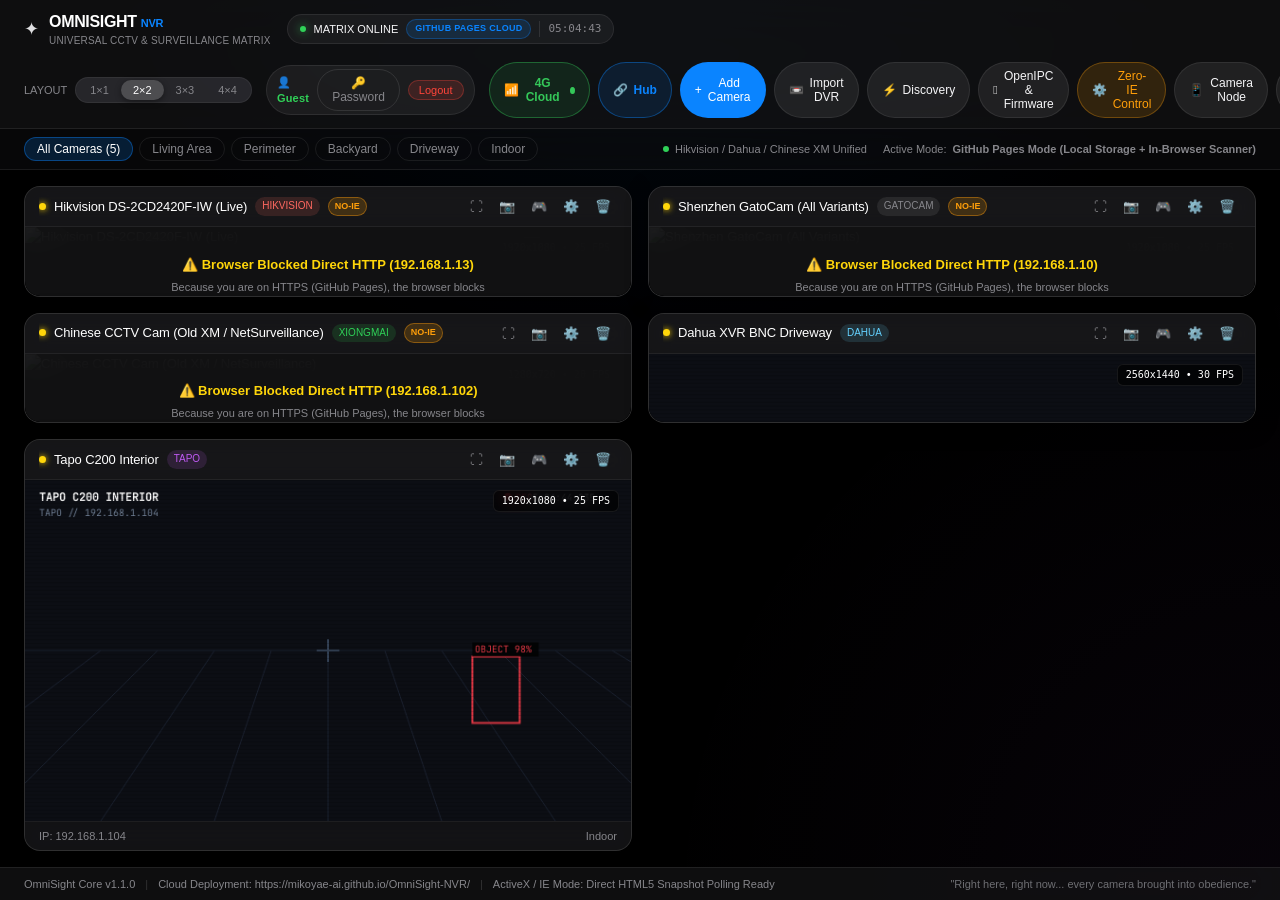
==== commit 264c4faf: "feat(connector): sign in with username/password + remembered logins The Hub Connector modal now take" ====
--- a/index.html
+++ b/index.html
@@ -336,6 +336,23 @@
             <label style="font-size: 11px; color: var(--text-muted);">Hub URL (LAN IP, Tailscale, or https tunnel)</label>
             <input type="text" id="hubConnectorUrlInput" placeholder="https://your-tunnel.trycloudflare.com  ·  http://192.168.1.50:8080" style="font-family: monospace; font-size: 12px; padding: 8px 12px; width: 100%;">
           </div>
+
+          <!-- Optional sign-in (remembered via session token, never the password) -->
+          <div style="display: flex; gap: 10px; margin-top: 12px;">
+            <div class="form-group" style="flex: 1; margin-bottom: 0;">
+              <label style="font-size: 11px; color: var(--text-muted);">Username (optional)</label>
+              <input type="text" id="hubConnectorUserInput" autocomplete="username" placeholder="admin" style="font-size: 12px; padding: 8px 12px; width: 100%;">
+            </div>
+            <div class="form-group" style="flex: 1; margin-bottom: 0;">
+              <label style="font-size: 11px; color: var(--text-muted);">Password</label>
+              <input type="password" id="hubConnectorPassInput" autocomplete="current-password" placeholder="••••••••" style="font-size: 12px; padding: 8px 12px; width: 100%;">
+            </div>
+          </div>
+          <label style="display: flex; align-items: center; gap: 6px; margin-top: 10px; font-size: 12px; color: var(--text-secondary); cursor: pointer;">
+            <input type="checkbox" id="hubConnectorRemember" checked style="width: auto;">
+            Remember me on this device <span style="color: var(--text-muted);">(stores a session token — never your password)</span>
+          </label>
+
           <p style="font-size: 11px; color: var(--text-muted); margin-top: 8px;">
             ⚠️ From an HTTPS page (e.g. GitHub Pages), browsers only allow <strong>https</strong> hub URLs —
             use the hub's Cloudflare tunnel URL (📶 4G Cloud panel), or simply open the hub URL directly
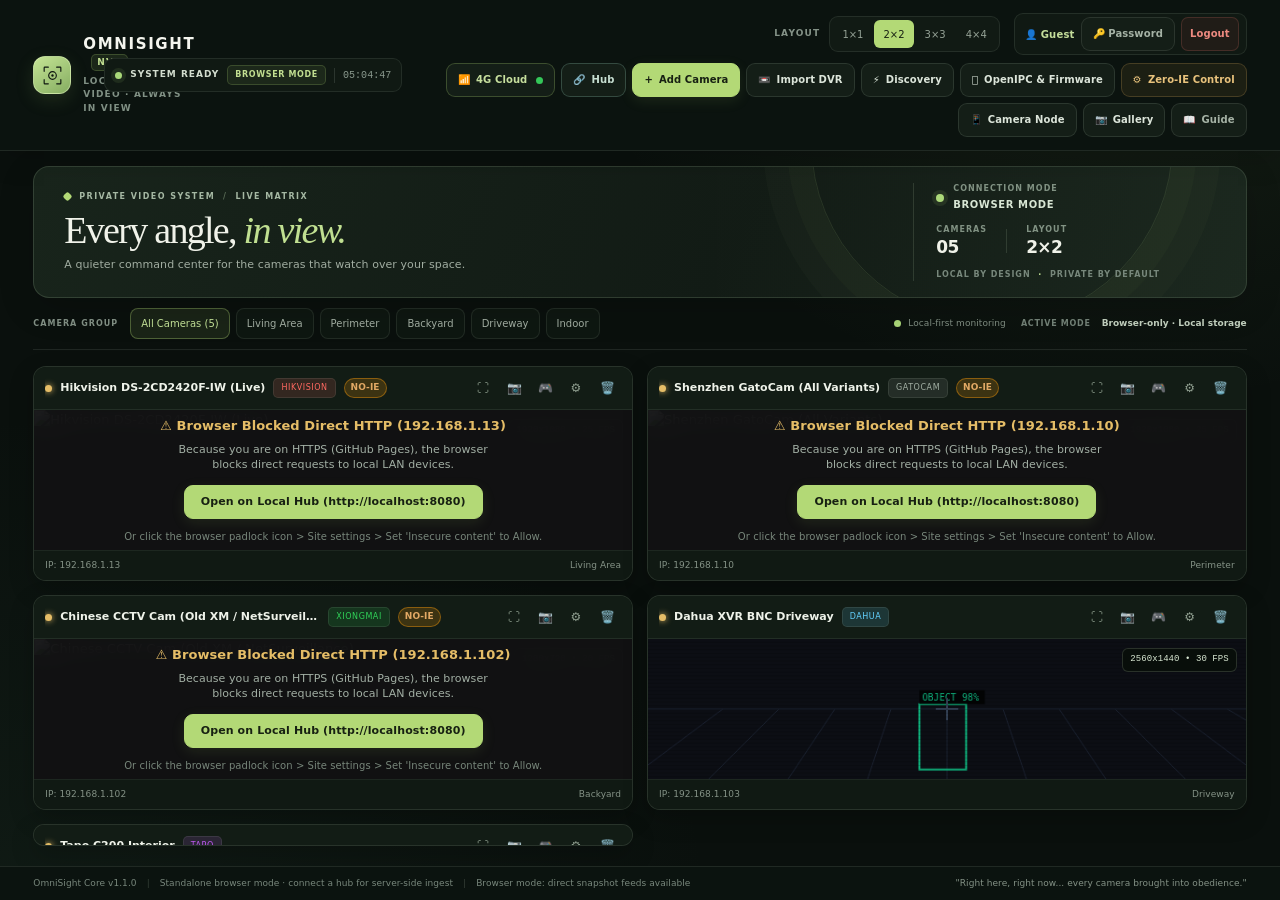
==== commit 41f524af: "Refresh dashboard UI and LAN permission flow Co-authored-by: arena-agent <297053741+arena-agent@user" ====
--- a/index.html
+++ b/index.html
@@ -2,35 +2,40 @@
 <html lang="en">
 <head>
   <meta charset="UTF-8">
-  <meta name="viewport" content="width=device-width, initial-scale=1.0, maximum-scale=1.0, user-scalable=no, viewport-fit=cover">
+  <meta name="viewport" content="width=device-width, initial-scale=1.0, viewport-fit=cover">
   <meta name="apple-mobile-web-app-capable" content="yes">
   <meta name="apple-mobile-web-app-status-bar-style" content="black-translucent">
-  <meta name="theme-color" content="#000000">
-  <title>OmniSight-NVR ✦ Universal CCTV & Camera Hub</title>
-  <link rel="stylesheet" href="./static/css/style.css?v=2.2.0">
-  <link rel="preconnect" href="https://fonts.googleapis.com">
-  <link rel="preconnect" href="https://fonts.gstatic.com" crossorigin>
-  <link href="https://fonts.googleapis.com/css2?family=JetBrains+Mono:wght@300;400;500;700&family=Cinzel:wght@500;700&display=swap" rel="stylesheet">
+  <meta name="theme-color" content="#0b120e">
+  <meta name="description" content="OmniSight is a local-first surveillance dashboard for bringing IP cameras and DVRs into one clear, private view.">
+  <title>OmniSight NVR — Every angle, in view</title>
+  <link rel="stylesheet" href="./static/css/style.css?v=2.3.0">
+  <link rel="stylesheet" href="./static/css/refined.css?v=2.3.0">
   <script src="https://accounts.google.com/gsi/client" async defer></script>
-  <script src="https://www.gstatic.com/firebasejs/9.22.0/firebase-app-compat.js"></script>
-  <script src="https://www.gstatic.com/firebasejs/9.22.0/firebase-auth-compat.js"></script>
+  <script src="https://www.gstatic.com/firebasejs/9.22.0/firebase-app-compat.js" defer></script>
+  <script src="https://www.gstatic.com/firebasejs/9.22.0/firebase-auth-compat.js" defer></script>
 </head>
-<body class="theme-gothic">
+<body class="theme-field">
   <div class="app-container">
     <!-- Navigation / Top Bar -->
     <header class="top-nav">
       <div class="brand-section">
         <div class="brand-badge">
-          <span class="fox-emblem">✦</span>
+          <span class="fox-emblem" aria-hidden="true">
+            <svg class="brand-mark" viewBox="0 0 36 36" aria-hidden="true">
+              <path d="M12 6H7a1 1 0 0 0-1 1v5M24 6h5a1 1 0 0 1 1 1v5M30 24v5a1 1 0 0 1-1 1h-5M12 30H7a1 1 0 0 1-1-1v-5" />
+              <circle cx="18" cy="18" r="5.5" />
+              <circle class="brand-mark-core" cx="18" cy="18" r="1.7" />
+            </svg>
+          </span>
           <div class="brand-text">
             <h1 class="brand-title">OMNISIGHT<span class="brand-sub">NVR</span></h1>
-            <span class="brand-tagline">UNIVERSAL CCTV & SURVEILLANCE MATRIX</span>
-          </div>
-        </div>
-        <div class="system-health">
-          <span class="status-indicator live-pulse"></span>
-          <span class="status-label" id="matrixStatusLabel">MATRIX ONLINE</span>
-          <span class="mode-badge" id="appModeBadge">CLOUD / GITHUB</span>
+            <span class="brand-tagline">LOCAL-FIRST VIDEO · ALWAYS IN VIEW</span>
+          </div>
+        </div>
+        <div class="system-health" aria-label="System status">
+          <span class="status-indicator live-pulse" aria-hidden="true"></span>
+          <span class="status-label" id="matrixStatusLabel">SYSTEM READY</span>
+          <span class="mode-badge" id="appModeBadge">BROWSER MODE</span>
           <span class="clock-display" id="clockDisplay">00:00:00</span>
         </div>
       </div>
@@ -95,14 +100,47 @@
       </div>
     </header>
 
-    <!-- Sub-header Filters & Status Bar -->
+    <!-- Editorial dashboard hero / status overview -->
+    <section class="dashboard-hero" aria-labelledby="dashboardTitle">
+      <div class="hero-copy">
+        <p class="hero-kicker"><span class="hero-kicker-mark" aria-hidden="true"></span> PRIVATE VIDEO SYSTEM <span class="hero-kicker-divider">/</span> LIVE MATRIX</p>
+        <h2 id="dashboardTitle">Every angle, <em>in view.</em></h2>
+        <p class="hero-description">A quieter command center for the cameras that watch over your space.</p>
+      </div>
+      <aside class="hero-aside" aria-label="Dashboard summary">
+        <div class="hero-mode-row">
+          <span class="hero-live-indicator" aria-hidden="true"></span>
+          <div>
+            <span class="hero-metric-label">CONNECTION MODE</span>
+            <strong class="hero-mode-value" id="heroConnectionLabel">BROWSER MODE</strong>
+          </div>
+        </div>
+        <div class="hero-metrics">
+          <div class="hero-metric">
+            <span class="hero-metric-label">CAMERAS</span>
+            <strong id="heroCameraCount">00</strong>
+          </div>
+          <span class="hero-metric-divider" aria-hidden="true"></span>
+          <div class="hero-metric">
+            <span class="hero-metric-label">LAYOUT</span>
+            <strong id="heroLayoutLabel">2×2</strong>
+          </div>
+        </div>
+        <p class="hero-aside-caption">LOCAL BY DESIGN <span>·</span> PRIVATE BY DEFAULT</p>
+      </aside>
+    </section>
+
+    <!-- Camera group filters and connection state -->
     <div class="filter-bar">
-      <div class="group-pills" id="groupPills">
-        <button class="pill active" data-group="All">All Cameras (<span id="totalCamCount">0</span>)</button>
+      <div class="filter-shell">
+        <span class="filter-caption">CAMERA GROUP</span>
+        <div class="group-pills" id="groupPills">
+          <button class="pill active" data-group="All">All Cameras (<span id="totalCamCount">0</span>)</button>
+        </div>
       </div>
       <div class="quick-stats">
-        <span class="stat-item"><span class="stat-dot green"></span> Hikvision / Dahua / Chinese XM Unified</span>
-        <span class="stat-item" id="storageInfo">Active Mode: <strong id="hubModeText">GitHub Pages Standalone</strong></span>
+        <span class="stat-item"><span class="stat-dot green" aria-hidden="true"></span> Local-first monitoring</span>
+        <span class="stat-item" id="storageInfo">ACTIVE MODE <strong id="hubModeText">Browser-only</strong></span>
       </div>
     </div>
 
@@ -852,8 +890,11 @@
       </div>
       <div class="modal-body">
         <p class="section-desc">
-          Detects cameras on your network. In <strong>Cloud Mode</strong>, scans local LAN subnets directly from your browser. 
-          In <strong>Local Hub Mode</strong>, also performs ONVIF UDP multicast probes (port 3702).
+          Detects cameras on your network. In <strong>Standalone Browser Mode</strong>, scans the selected LAN subnet directly from your browser.
+          In <strong>Local Hub Mode</strong>, discovery runs on the hub and can also perform ONVIF UDP multicast probes (port 3702).
+        </p>
+        <p class="section-desc" id="browserNetworkPermissionInfo" role="status" style="font-size: 11px; color: var(--text-muted);">
+          Browser scans send read-only HTTP probes only after you click <strong>Run Network Scan</strong>. Permission prompts vary by browser and version; allow local-network access if prompted. If direct probes are blocked or unsupported, connect a Local Hub—its scan runs on the server.
         </p>
         
         <div class="scanner-actions">
@@ -1165,6 +1206,27 @@
         <button class="btn-close" id="btnCloseMobileMenuModal">&times;</button>
       </div>
       <div class="modal-body mobile-menu-list">
+        <button class="mobile-menu-item" id="sheetHubConnector">
+          <span class="icon">🔗</span>
+          <div class="item-text">
+            <strong>Connect a Hub</strong>
+            <span>Link this browser to your local NVR or secure tunnel</span>
+          </div>
+        </button>
+        <button class="mobile-menu-item" id="sheetCloudRelay">
+          <span class="icon">📶</span>
+          <div class="item-text">
+            <strong>Remote Access</strong>
+            <span>Open the secure mobile relay and QR code</span>
+          </div>
+        </button>
+        <button class="mobile-menu-item" id="sheetBrowserNode">
+          <span class="icon">📱</span>
+          <div class="item-text">
+            <strong>Use This Device as a Camera</strong>
+            <span>Start a browser camera node</span>
+          </div>
+        </button>
         <button class="mobile-menu-item" id="sheetAddCamera">
           <span class="icon">➕</span>
           <div class="item-text">
@@ -1218,6 +1280,6 @@
     </div>
   </div>
 
-  <script src="./static/js/app.js?v=2.2.0"></script>
+  <script src="./static/js/app.js?v=2.3.0"></script>
 </body>
 </html>
--- a/static/css/refined.css
+++ b/static/css/refined.css
@@ -0,0 +1,1651 @@
+/* OmniSight visual refresh — calm, editorial, local-first.
+   Kept separate from the legacy component sheet so the dashboard can evolve
+   without changing its existing interactions. Uses system fonts and standard
+   CSS with graceful fallbacks for Safari, Firefox, and Chromium browsers. */
+
+:root {
+  color-scheme: dark;
+  --bg-base: #0a100d;
+  --bg-surface: #111914;
+  --bg-surface-elevated: #17221b;
+  --bg-glass: #0c1410;
+  --bg-glass-card: #101813;
+  --border-subtle: rgba(210, 230, 211, 0.10);
+  --border-focus: rgba(177, 218, 120, 0.75);
+  --border-glass: rgba(205, 228, 202, 0.12);
+  --text-primary: #f1f3ec;
+  --text-secondary: #a2afa4;
+  --text-tertiary: #77867a;
+  --text-muted: #829084;
+  --text-main: #f1f3ec;
+  --accent-green: #b3d976;
+  --apple-blue: #b3d976;
+  --apple-blue-hover: #c7e995;
+  --apple-green: #a9d879;
+  --apple-amber: #e5bd67;
+  --apple-orange: #e2a965;
+  --apple-red: #ed786d;
+  --apple-purple: #c4a2df;
+  --apple-cyan: #94c9bc;
+  --font-sf: Inter, ui-sans-serif, system-ui, -apple-system, BlinkMacSystemFont, "Segoe UI", Arial, sans-serif;
+  --font-mono: ui-monospace, SFMono-Regular, Menlo, Monaco, Consolas, "Liberation Mono", monospace;
+  --radius-sm: 8px;
+  --radius-md: 12px;
+  --radius-lg: 16px;
+  --radius-xl: 20px;
+  --blur-glass: none;
+}
+
+html {
+  background: var(--bg-base);
+  scroll-behavior: smooth;
+}
+
+body {
+  min-height: 100vh;
+  min-height: 100dvh;
+  color: var(--text-primary);
+  background: var(--bg-base);
+  font-family: var(--font-sf);
+  font-size: 13px;
+  line-height: 1.5;
+  letter-spacing: 0.005em;
+}
+
+button,
+input,
+select,
+textarea {
+  font-family: var(--font-sf);
+}
+
+button,
+a,
+input,
+select,
+textarea {
+  -webkit-tap-highlight-color: transparent;
+}
+
+.app-container {
+  background:
+    radial-gradient(ellipse at 88% -18%, rgba(133, 174, 95, 0.13), transparent 38%),
+    radial-gradient(ellipse at 4% 100%, rgba(53, 95, 71, 0.13), transparent 38%),
+    #0a100d;
+}
+
+/* A tidy two-level masthead: identity and status first, controls second. */
+.top-nav {
+  flex: 0 0 auto;
+  flex-wrap: wrap;
+  align-items: center;
+  gap: 12px 26px;
+  padding: 13px clamp(16px, 2.6vw, 40px);
+  background: #0b130f;
+  border-bottom: 1px solid var(--border-subtle);
+  box-shadow: 0 8px 28px rgba(0, 0, 0, 0.14);
+  -webkit-backdrop-filter: none;
+  backdrop-filter: none;
+}
+
+.brand-section {
+  flex: 1 1 300px;
+  min-width: 0;
+  justify-content: space-between;
+  gap: 18px;
+}
+
+.brand-badge {
+  gap: 12px;
+  min-width: 0;
+}
+
+.fox-emblem {
+  display: grid;
+  flex: 0 0 38px;
+  width: 38px;
+  height: 38px;
+  place-items: center;
+  color: #0e160f;
+  opacity: 1;
+  background: linear-gradient(145deg, #c5e495, #85ad61);
+  border: 1px solid rgba(224, 242, 194, 0.45);
+  border-radius: 12px;
+  box-shadow: 0 6px 18px rgba(115, 154, 77, 0.18);
+}
+
+.brand-mark {
+  display: block;
+  width: 25px;
+  height: 25px;
+  fill: none;
+  stroke: currentColor;
+  stroke-width: 1.65;
+  stroke-linecap: round;
+  stroke-linejoin: round;
+}
+
+.brand-mark-core {
+  fill: currentColor;
+  stroke: none;
+}
+
+.brand-title {
+  color: #f4f5ee;
+  font-family: var(--font-sf);
+  font-size: 15px;
+  font-weight: 750;
+  letter-spacing: 0.11em;
+  line-height: 1.2;
+}
+
+.brand-sub {
+  display: inline-block;
+  margin-left: 8px;
+  padding: 2px 5px;
+  color: #c0dd91;
+  background: rgba(179, 217, 118, 0.10);
+  border: 1px solid rgba(179, 217, 118, 0.22);
+  border-radius: 5px;
+  font-size: 9px;
+  letter-spacing: 0.14em;
+  vertical-align: 2px;
+}
+
+.brand-tagline {
+  margin-top: 4px;
+  color: #809084;
+  font-size: 9px;
+  font-weight: 550;
+  letter-spacing: 0.13em;
+}
+
+.system-health {
+  display: flex;
+  flex: 0 0 auto;
+  align-items: center;
+  gap: 8px;
+  min-height: 34px;
+  padding: 4px 10px;
+  color: var(--text-secondary);
+  background: #101913;
+  border: 1px solid rgba(204, 224, 205, 0.10);
+  border-radius: 9px;
+  font-size: 10px;
+}
+
+.live-pulse {
+  flex: 0 0 7px;
+  width: 7px;
+  height: 7px;
+  background: var(--apple-green);
+  box-shadow: 0 0 0 4px rgba(169, 216, 121, 0.10);
+  animation: calmPulse 2.8s ease-in-out infinite;
+}
+
+@keyframes calmPulse {
+  0%, 100% { opacity: 0.75; }
+  50% { opacity: 1; }
+}
+
+.status-label {
+  color: #d3ddcf;
+  font-size: 9px;
+  font-weight: 650;
+  letter-spacing: 0.11em;
+}
+
+.mode-badge {
+  padding: 3px 7px;
+  color: #c2df91;
+  background: rgba(179, 217, 118, 0.08);
+  border: 1px solid rgba(179, 217, 118, 0.20);
+  border-radius: 5px;
+  font-size: 8px;
+  font-weight: 700;
+  letter-spacing: 0.08em;
+}
+
+.clock-display {
+  padding-left: 8px;
+  color: #8b9a8e;
+  border-left-color: rgba(210, 230, 211, 0.14);
+  font-size: 10px;
+}
+
+.top-controls {
+  flex: 2 1 680px;
+  min-width: 0;
+  flex-wrap: wrap;
+  justify-content: flex-end;
+  gap: 8px 14px;
+}
+
+.control-group {
+  gap: 9px;
+}
+
+.control-label,
+.filter-caption {
+  color: #849287;
+  font-size: 9px;
+  font-weight: 700;
+  letter-spacing: 0.13em;
+}
+
+.layout-buttons {
+  gap: 2px;
+  padding: 3px;
+  background: #111a14;
+  border: 1px solid rgba(204, 224, 205, 0.10);
+  border-radius: 9px;
+}
+
+.btn-layout {
+  min-width: 36px;
+  min-height: 28px;
+  padding: 4px 9px;
+  color: #95a296;
+  border-radius: 6px;
+  font-size: 10px;
+  transition: background-color 0.16s ease, color 0.16s ease, transform 0.16s ease;
+}
+
+.btn-layout:hover {
+  color: #eff3e9;
+  background: rgba(235, 244, 229, 0.06);
+}
+
+.btn-layout.active {
+  color: #172012;
+  background: #b3d976;
+  box-shadow: none;
+}
+
+.action-buttons {
+  flex: 1 1 570px;
+  flex-wrap: wrap;
+  justify-content: flex-end;
+  gap: 6px;
+}
+
+.btn-action {
+  min-height: 34px;
+  padding: 6px 11px;
+  color: #d9e2d7;
+  background: #141e17;
+  border: 1px solid rgba(202, 223, 200, 0.12);
+  border-radius: 9px;
+  font-size: 10px;
+  font-weight: 600;
+  letter-spacing: 0.01em;
+  line-height: 1.2;
+  transition: background-color 0.16s ease, border-color 0.16s ease, color 0.16s ease, transform 0.16s ease;
+}
+
+.btn-action:hover {
+  color: #f5f7f0;
+  background: #1a281e;
+  border-color: rgba(202, 223, 200, 0.25);
+  transform: translateY(-1px);
+}
+
+.btn-action:active,
+.mobile-menu-item:active {
+  transform: translateY(0) scale(0.985);
+}
+
+.btn-action:disabled {
+  opacity: 0.55;
+  cursor: wait;
+  transform: none;
+}
+
+.btn-primary {
+  color: #172012;
+  background: #b3d976;
+  border-color: #b3d976;
+  box-shadow: 0 4px 14px rgba(151, 190, 93, 0.12);
+}
+
+.btn-primary:hover {
+  color: #11190d;
+  background: #c2e58a;
+  border-color: #c2e58a;
+}
+
+.btn-secondary {
+  color: #dce5da;
+  background: #141e17;
+  border: 1px solid rgba(202, 223, 200, 0.13);
+}
+
+.btn-secondary:hover {
+  background: #1b291f;
+}
+
+.btn-ghost {
+  color: #a5b2a5;
+  border-color: rgba(202, 223, 200, 0.12);
+}
+
+.btn-warning {
+  color: #e8c27c;
+  background: rgba(189, 141, 59, 0.10);
+  border-color: rgba(220, 174, 94, 0.22);
+}
+
+.btn-warning:hover {
+  color: #f0d495;
+  background: rgba(189, 141, 59, 0.18);
+}
+
+.top-nav #btnCloudRelay,
+.top-nav #btnHubConnector {
+  color: #c7df9e !important;
+  background: #141e17 !important;
+  border: 1px solid rgba(179, 217, 118, 0.25) !important;
+}
+
+.top-nav #btnHubConnector {
+  color: #c7dfd2 !important;
+  border-color: rgba(148, 201, 188, 0.25) !important;
+}
+
+.user-menu {
+  gap: 6px;
+  padding: 3px 7px 3px 10px;
+  background: #101913;
+  border-color: rgba(202, 223, 200, 0.11);
+  border-radius: 9px;
+}
+
+.user-badge {
+  color: #c4dd9b;
+  font-size: 10px;
+}
+
+.btn-danger-sm {
+  padding: 5px 8px;
+  color: #ed8a80;
+  background: rgba(178, 63, 58, 0.10);
+  border: 1px solid rgba(237, 120, 109, 0.18);
+  border-radius: 7px;
+  font-size: 10px;
+}
+
+/* Hero block borrows the reference site's editorial hierarchy, without
+   sacrificing too much vertical space needed by the live video matrix. */
+.dashboard-hero {
+  position: relative;
+  isolation: isolate;
+  display: grid;
+  grid-template-columns: minmax(0, 1.5fr) minmax(230px, 0.55fr);
+  align-items: center;
+  gap: 24px;
+  min-height: 132px;
+  margin: 15px clamp(16px, 2.6vw, 40px) 0;
+  padding: 18px clamp(18px, 2.5vw, 30px);
+  overflow: hidden;
+  background: linear-gradient(112deg, #18241b 0%, #121b15 58%, #18241c 100%);
+  border: 1px solid rgba(192, 220, 180, 0.16);
+  border-radius: 16px;
+  box-shadow: 0 10px 36px rgba(0, 0, 0, 0.16);
+}
+
+.dashboard-hero::before {
+  position: absolute;
+  z-index: -1;
+  top: -205px;
+  right: 6%;
+  width: 360px;
+  height: 360px;
+  content: "";
+  border: 1px solid rgba(186, 221, 143, 0.12);
+  border-radius: 50%;
+  box-shadow: 0 0 0 24px rgba(186, 221, 143, 0.025), 0 0 0 48px rgba(186, 221, 143, 0.02);
+  pointer-events: none;
+}
+
+.dashboard-hero::after {
+  position: absolute;
+  z-index: -1;
+  top: 0;
+  right: 0;
+  bottom: 0;
+  width: 48%;
+  content: "";
+  background: linear-gradient(90deg, transparent, rgba(177, 213, 147, 0.025));
+  pointer-events: none;
+}
+
+.hero-copy,
+.hero-aside {
+  position: relative;
+  z-index: 1;
+  min-width: 0;
+}
+
+.hero-kicker {
+  display: flex;
+  align-items: center;
+  gap: 8px;
+  color: #a5b8a3;
+  font-size: 8px;
+  font-weight: 700;
+  letter-spacing: 0.18em;
+  line-height: 1.4;
+}
+
+.hero-kicker-mark {
+  display: inline-block;
+  flex: 0 0 7px;
+  width: 7px;
+  height: 7px;
+  background: #b3d976;
+  border-radius: 2px;
+  transform: rotate(45deg);
+}
+
+.hero-kicker-divider {
+  color: rgba(183, 211, 171, 0.42);
+}
+
+.dashboard-hero h2 {
+  margin-top: 8px;
+  color: #f0f2e9;
+  font-family: ui-serif, Georgia, "Times New Roman", serif;
+  font-size: clamp(27px, 3vw, 38px);
+  font-weight: 500;
+  letter-spacing: -0.045em;
+  line-height: 1.03;
+}
+
+.dashboard-hero h2 em {
+  color: #c0df91;
+  font-style: italic;
+  font-weight: 500;
+}
+
+.hero-description {
+  margin-top: 7px;
+  color: #a1ada1;
+  font-size: 11px;
+  line-height: 1.45;
+}
+
+.hero-aside {
+  display: flex;
+  flex-direction: column;
+  justify-content: center;
+  gap: 12px;
+  min-height: 90px;
+  padding-left: 22px;
+  border-left: 1px solid rgba(193, 220, 182, 0.15);
+}
+
+.hero-mode-row {
+  display: flex;
+  align-items: center;
+  gap: 9px;
+}
+
+.hero-live-indicator {
+  flex: 0 0 8px;
+  width: 8px;
+  height: 8px;
+  background: #acd979;
+  border-radius: 50%;
+  box-shadow: 0 0 0 4px rgba(172, 217, 121, 0.10);
+}
+
+.hero-mode-row > div {
+  display: flex;
+  flex-direction: column;
+  gap: 2px;
+}
+
+.hero-metric-label {
+  display: block;
+  color: #819283;
+  font-size: 8px;
+  font-weight: 700;
+  letter-spacing: 0.13em;
+}
+
+.hero-mode-value {
+  color: #d8e6d4;
+  font-size: 10px;
+  font-weight: 650;
+  letter-spacing: 0.06em;
+}
+
+.hero-metrics {
+  display: flex;
+  align-items: center;
+  gap: 19px;
+}
+
+.hero-metric strong {
+  display: block;
+  margin-top: 2px;
+  color: #f0f2e9;
+  font-size: 17px;
+  font-weight: 650;
+  letter-spacing: -0.035em;
+  line-height: 1.1;
+  font-variant-numeric: tabular-nums;
+}
+
+.hero-metric-divider {
+  width: 1px;
+  height: 24px;
+  background: rgba(193, 220, 182, 0.15);
+}
+
+.hero-aside-caption {
+  color: #77877b;
+  font-size: 8px;
+  font-weight: 650;
+  letter-spacing: 0.12em;
+}
+
+.hero-aside-caption span {
+  padding: 0 4px;
+  color: #bedc91;
+}
+
+/* Compact filter/navigation strip. */
+.filter-bar {
+  flex: 0 0 auto;
+  min-height: 52px;
+  gap: 14px;
+  margin: 0 clamp(16px, 2.6vw, 40px);
+  padding: 9px 0;
+  background: transparent;
+  border-bottom: 1px solid var(--border-subtle);
+  -webkit-backdrop-filter: none;
+  backdrop-filter: none;
+}
+
+.filter-shell {
+  display: flex;
+  align-items: center;
+  gap: 12px;
+  min-width: 0;
+}
+
+.filter-caption {
+  flex: 0 0 auto;
+  font-size: 8px;
+}
+
+.group-pills {
+  align-items: center;
+  gap: 6px;
+  min-width: 0;
+  scrollbar-width: thin;
+  scrollbar-color: rgba(185, 207, 183, 0.24) transparent;
+}
+
+.pill {
+  min-height: 31px;
+  padding: 5px 10px;
+  color: #a4b0a4;
+  background: #0e1711;
+  border: 1px solid rgba(202, 223, 200, 0.10);
+  border-radius: 8px;
+  font-size: 10px;
+  white-space: nowrap;
+  transition: color 0.16s ease, border-color 0.16s ease, background-color 0.16s ease;
+}
+
+.pill:hover {
+  color: #eef3e9;
+  background: #17231a;
+}
+
+.pill.active {
+  color: #c5e499;
+  background: rgba(179, 217, 118, 0.10);
+  border-color: rgba(179, 217, 118, 0.34);
+}
+
+.quick-stats {
+  align-items: center;
+  gap: 15px;
+  color: #829084;
+  font-size: 9px;
+}
+
+.stat-item {
+  gap: 7px;
+  white-space: nowrap;
+}
+
+.stat-dot.green {
+  width: 7px;
+  height: 7px;
+  background: #acd979;
+  border-radius: 50%;
+}
+
+#storageInfo {
+  color: #758479;
+  font-size: 8px;
+  font-weight: 700;
+  letter-spacing: 0.09em;
+}
+
+#storageInfo strong {
+  margin-left: 4px;
+  color: #c5d3c1;
+  font-size: 9px;
+  font-weight: 550;
+  letter-spacing: 0;
+}
+
+/* Camera grid remains the visual anchor; the surrounding chrome stays quiet. */
+.grid-viewport {
+  flex: 1 1 auto;
+  min-height: 0;
+  padding: 16px clamp(16px, 2.6vw, 40px) 20px;
+  overflow-x: hidden;
+  overflow-y: auto;
+  overscroll-behavior: contain;
+  scrollbar-width: thin;
+  scrollbar-color: rgba(179, 205, 178, 0.24) transparent;
+}
+
+.grid-viewport::-webkit-scrollbar,
+.group-pills::-webkit-scrollbar,
+.modal-dialog::-webkit-scrollbar {
+  width: 8px;
+  height: 8px;
+}
+
+.grid-viewport::-webkit-scrollbar-thumb,
+.group-pills::-webkit-scrollbar-thumb,
+.modal-dialog::-webkit-scrollbar-thumb {
+  background: rgba(179, 205, 178, 0.22);
+  border: 2px solid transparent;
+  border-radius: 20px;
+  background-clip: padding-box;
+}
+
+.camera-grid {
+  width: 100%;
+  height: 100%;
+  min-height: 100%;
+  gap: 14px;
+  align-content: start;
+}
+
+.grid-1x1 {
+  grid-template-columns: minmax(0, 1fr);
+  grid-template-rows: minmax(100%, 1fr);
+}
+
+.grid-2x2 {
+  grid-template-columns: repeat(2, minmax(0, 1fr));
+  grid-template-rows: repeat(2, minmax(215px, 1fr));
+}
+
+.grid-3x3 {
+  grid-template-columns: repeat(3, minmax(0, 1fr));
+  grid-template-rows: repeat(3, minmax(190px, 1fr));
+}
+
+.grid-4x4 {
+  grid-template-columns: repeat(4, minmax(0, 1fr));
+  grid-template-rows: repeat(4, minmax(165px, 1fr));
+}
+
+.camera-card {
+  min-width: 0;
+  min-height: 0;
+  background: #0e1711;
+  border: 1px solid rgba(195, 220, 188, 0.14);
+  border-radius: 13px;
+  box-shadow: 0 9px 24px rgba(0, 0, 0, 0.22);
+  -webkit-backdrop-filter: none;
+  backdrop-filter: none;
+  transition: border-color 0.18s ease, box-shadow 0.18s ease, transform 0.18s ease;
+}
+
+.camera-card:hover {
+  border-color: rgba(190, 222, 156, 0.34);
+  box-shadow: 0 13px 30px rgba(0, 0, 0, 0.30);
+  transform: translateY(-1px);
+}
+
+.card-header {
+  min-height: 43px;
+  padding: 8px 11px;
+  background: #121c15;
+  border-bottom: 1px solid rgba(201, 224, 194, 0.09);
+  -webkit-backdrop-filter: none;
+  backdrop-filter: none;
+}
+
+.card-title-group {
+  min-width: 0;
+  gap: 8px;
+}
+
+.cam-status-dot {
+  flex: 0 0 7px;
+  width: 7px;
+  height: 7px;
+  box-shadow: 0 0 0 3px rgba(229, 189, 103, 0.08);
+}
+
+.cam-status-dot.online {
+  box-shadow: 0 0 0 3px rgba(169, 216, 121, 0.09);
+}
+
+.cam-status-dot.offline {
+  box-shadow: 0 0 0 3px rgba(237, 120, 109, 0.09);
+}
+
+.cam-name {
+  max-width: 260px;
+  color: #eef2e9;
+  font-size: 11px;
+  font-weight: 650;
+  letter-spacing: 0;
+}
+
+.vendor-tag {
+  flex: 0 0 auto;
+  padding: 3px 7px;
+  border: 1px solid rgba(210, 227, 206, 0.10);
+  border-radius: 5px;
+  font-size: 8px;
+  letter-spacing: 0.07em;
+}
+
+.card-actions {
+  flex: 0 0 auto;
+  gap: 3px;
+}
+
+.card-actions .btn-icon {
+  min-width: 28px;
+  min-height: 28px;
+  padding: 4px;
+  color: #91a091;
+  border: 1px solid transparent;
+  border-radius: 7px;
+  font-size: 12px;
+}
+
+.card-actions .btn-icon:hover {
+  color: #eff5e9;
+  background: #233026;
+  border-color: rgba(204, 225, 198, 0.13);
+}
+
+.video-container {
+  min-height: 140px;
+  background: #050806;
+}
+
+.video-overlay-hud {
+  top: 9px;
+  right: 9px;
+  padding: 4px 7px;
+  color: #d9e8d3;
+  background: rgba(8, 15, 10, 0.88);
+  border: 1px solid rgba(210, 231, 199, 0.16);
+  border-radius: 6px;
+  font-size: 9px;
+  -webkit-backdrop-filter: none;
+  backdrop-filter: none;
+}
+
+.card-footer {
+  min-height: 30px;
+  padding: 6px 11px;
+  color: #849286;
+  background: #101913;
+  border-top: 1px solid rgba(201, 224, 194, 0.07);
+  font-size: 9px;
+  -webkit-backdrop-filter: none;
+  backdrop-filter: none;
+}
+
+/* Helpful first-run surface instead of an empty black grid. */
+.empty-matrix {
+  display: grid;
+  grid-column: 1 / -1;
+  grid-template-columns: 124px minmax(0, 1fr);
+  align-items: center;
+  gap: 8px 24px;
+  min-height: 300px;
+  padding: clamp(20px, 4vw, 42px);
+  color: var(--text-primary);
+  background: linear-gradient(110deg, #121d16, #0e1711 72%);
+  border: 1px solid rgba(195, 220, 188, 0.14);
+  border-radius: 15px;
+}
+
+.empty-matrix-art {
+  display: grid;
+  grid-row: 1 / span 5;
+  width: 112px;
+  height: 112px;
+  place-items: center;
+  color: #c4e49a;
+  background: radial-gradient(circle, rgba(179, 217, 118, 0.12), rgba(179, 217, 118, 0.02) 65%, transparent 66%);
+  border: 1px solid rgba(179, 217, 118, 0.16);
+  border-radius: 50%;
+  font-size: 32px;
+}
+
+.empty-matrix-kicker {
+  color: #a3b79b;
+  font-size: 8px;
+  font-weight: 700;
+  letter-spacing: 0.17em;
+}
+
+.empty-matrix h3 {
+  color: #f0f3e9;
+  font-family: ui-serif, Georgia, "Times New Roman", serif;
+  font-size: clamp(22px, 2.3vw, 31px);
+  font-weight: 500;
+  letter-spacing: -0.035em;
+  line-height: 1.12;
+}
+
+.empty-matrix p {
+  max-width: 560px;
+  color: #9ca99d;
+  font-size: 11px;
+  line-height: 1.6;
+}
+
+.empty-matrix-actions {
+  display: flex;
+  flex-wrap: wrap;
+  gap: 8px;
+  margin-top: 7px;
+}
+
+.empty-matrix-note {
+  color: #738176;
+  font-size: 9px;
+}
+
+/* Modals and forms use solid surfaces for predictable rendering in all engines. */
+.modal-overlay {
+  background: rgba(3, 8, 5, 0.82);
+  -webkit-backdrop-filter: blur(10px);
+  backdrop-filter: blur(10px);
+}
+
+.modal-dialog {
+  max-height: 90vh;
+  max-height: 90dvh;
+  background: #111a14;
+  border: 1px solid rgba(198, 221, 190, 0.16);
+  border-radius: 16px;
+  box-shadow: 0 24px 70px rgba(0, 0, 0, 0.48);
+  -webkit-backdrop-filter: none;
+  backdrop-filter: none;
+}
+
+.modal-header {
+  min-height: 54px;
+  padding: 13px 18px;
+  background: #141f17;
+  border-bottom: 1px solid rgba(201, 224, 194, 0.10);
+}
+
+.modal-header h3 {
+  color: #f1f3ea;
+  font-family: var(--font-sf);
+  font-size: 14px;
+  font-weight: 680;
+  letter-spacing: -0.01em;
+}
+
+.modal-body {
+  gap: 14px;
+  padding: 18px;
+}
+
+.section-desc {
+  color: #a0ada1;
+  font-size: 11px;
+  line-height: 1.6;
+}
+
+.btn-close,
+.btn-close-sm {
+  width: 30px;
+  height: 30px;
+  color: #9eac9f;
+  background: #1b281f;
+  border: 1px solid rgba(201, 224, 194, 0.11);
+  border-radius: 8px;
+  font-size: 17px;
+}
+
+.btn-close:hover,
+.btn-close-sm:hover {
+  color: #f5f7ef;
+  background: #27372a;
+}
+
+input[type="text"],
+input[type="password"],
+input[type="number"],
+input[type="email"],
+input[type="url"],
+select,
+textarea {
+  color: #edf2e9;
+  background: #0b120e;
+  border: 1px solid rgba(199, 220, 193, 0.15);
+  border-radius: 8px;
+  box-shadow: none;
+  font-size: 12px;
+}
+
+input::placeholder,
+textarea::placeholder {
+  color: #667569;
+  opacity: 1;
+}
+
+input:focus,
+select:focus,
+textarea:focus {
+  color: #f5f6f0;
+  background: #101a13;
+  border-color: #a8cf74;
+  box-shadow: 0 0 0 3px rgba(179, 217, 118, 0.12);
+  outline: none;
+}
+
+input[type="checkbox"] {
+  accent-color: #b3d976;
+}
+
+.form-group label {
+  color: #b0bcae;
+  font-size: 10px;
+  font-weight: 650;
+}
+
+.btn-text {
+  color: #c0de91;
+}
+
+.modal-footer .btn-action {
+  min-height: 38px;
+}
+
+.data-table {
+  color: #d6e0d4;
+  border: 1px solid rgba(201, 224, 194, 0.10);
+  border-radius: 10px;
+  overflow: hidden;
+}
+
+.data-table th {
+  color: #9ca99d;
+  background: #17221a;
+  border-bottom-color: rgba(201, 224, 194, 0.11);
+  font-size: 9px;
+  letter-spacing: 0.08em;
+  text-transform: uppercase;
+}
+
+.data-table td {
+  border-bottom-color: rgba(201, 224, 194, 0.07);
+}
+
+.data-table tr:last-child td {
+  border-bottom: 0;
+}
+
+.empty-state {
+  color: #859286;
+  font-size: 11px;
+  line-height: 1.6;
+}
+
+.scanner-actions {
+  flex-wrap: wrap;
+}
+
+.probe-chip {
+  font-family: var(--font-mono);
+  border-radius: 5px;
+}
+
+.vendor-quirk-box,
+.probe-section,
+.guide-card {
+  border-color: rgba(205, 223, 195, 0.12);
+  border-radius: 10px;
+}
+
+.guide-card {
+  background: #141e17;
+}
+
+.guide-card h4 {
+  color: #e8efe3;
+}
+
+.app-footer {
+  flex: 0 0 auto;
+  min-height: 34px;
+  padding: 7px clamp(16px, 2.6vw, 40px);
+  color: #78877c;
+  background: #0b130f;
+  border-top: 1px solid var(--border-subtle);
+  font-size: 9px;
+  -webkit-backdrop-filter: none;
+  backdrop-filter: none;
+}
+
+.footer-meta {
+  flex-wrap: wrap;
+  gap: 7px 10px;
+}
+
+.divider {
+  color: rgba(194, 214, 191, 0.22);
+}
+
+.quote {
+  color: #849286;
+  font-size: 9px;
+}
+
+.mobile-tab-bar {
+  background: rgba(11, 19, 14, 0.97);
+  border-top: 1px solid rgba(202, 223, 200, 0.12);
+  -webkit-backdrop-filter: blur(14px);
+  backdrop-filter: blur(14px);
+}
+
+.mobile-tab-btn {
+  min-width: 54px;
+  min-height: 44px;
+  color: #849286;
+}
+
+.mobile-tab-btn.active {
+  color: #c1e18f;
+}
+
+.mobile-tab-btn:active {
+  color: #f1f4eb;
+}
+
+.mobile-menu-list {
+  gap: 7px;
+}
+
+.mobile-menu-item {
+  padding: 12px 13px;
+  color: #e3eade;
+  background: #141e17;
+  border: 1px solid rgba(202, 223, 200, 0.11);
+  border-radius: 10px;
+  font-size: 12px;
+}
+
+.mobile-menu-item:hover,
+.mobile-menu-item:focus {
+  background: #1b291e;
+  border-color: rgba(179, 217, 118, 0.25);
+}
+
+.mobile-menu-item .item-text strong {
+  color: #e9f0e3;
+  font-size: 12px;
+  font-weight: 650;
+}
+
+.mobile-menu-item .item-text span {
+  color: #91a092;
+  font-size: 10px;
+}
+
+.ptz-overlay-panel {
+  background: #111a14;
+  border-color: rgba(202, 223, 200, 0.15);
+  box-shadow: 0 18px 46px rgba(0, 0, 0, 0.48);
+  -webkit-backdrop-filter: none;
+  backdrop-filter: none;
+}
+
+.ptz-header {
+  background: #17221a;
+  border-bottom-color: rgba(202, 223, 200, 0.10);
+}
+
+.ptz-btn {
+  color: #dbe5d6;
+  background: #1a261d;
+  border-color: rgba(202, 223, 200, 0.12);
+}
+
+.ptz-btn:hover {
+  color: #172012;
+  background: #b3d976;
+}
+
+/* Consistent keyboard focus in Chromium, Firefox, and Safari. */
+:focus-visible {
+  outline: 2px solid #c3e692;
+  outline-offset: 2px;
+}
+
+:focus:not(:focus-visible) {
+  outline: none;
+}
+
+@media (max-width: 1024px) {
+  .top-nav {
+    gap: 10px 18px;
+  }
+
+  .brand-section {
+    flex-basis: 270px;
+  }
+
+  .top-controls {
+    flex-basis: 620px;
+  }
+
+  .action-buttons {
+    flex-basis: 100%;
+    justify-content: flex-start;
+  }
+
+  .grid-3x3,
+  .grid-4x4 {
+    grid-template-columns: repeat(2, minmax(0, 1fr));
+  }
+
+  .grid-3x3 {
+    grid-template-rows: repeat(3, minmax(190px, 1fr));
+  }
+
+  .grid-4x4 {
+    grid-template-rows: repeat(4, minmax(175px, 1fr));
+  }
+}
+
+@media (max-width: 768px) {
+  body {
+    overflow: hidden;
+  }
+
+  .app-container {
+    height: 100vh;
+    height: 100dvh;
+    min-height: 0;
+  }
+
+  .top-nav {
+    height: auto !important;
+    min-height: 0;
+    flex-wrap: wrap;
+    align-items: center;
+    gap: 8px;
+    padding: 9px 12px;
+  }
+
+  .brand-section {
+    flex: 1 1 100%;
+    width: 100%;
+    gap: 8px;
+  }
+
+  .brand-badge {
+    gap: 9px;
+  }
+
+  .fox-emblem {
+    flex-basis: 34px;
+    width: 34px;
+    height: 34px;
+    border-radius: 10px;
+  }
+
+  .brand-mark {
+    width: 23px;
+    height: 23px;
+  }
+
+  .brand-title {
+    font-size: 13px;
+  }
+
+  .brand-tagline {
+    display: block !important;
+    margin-top: 2px;
+    font-size: 7px;
+    letter-spacing: 0.10em;
+  }
+
+  .system-health {
+    display: flex !important;
+    gap: 6px;
+    min-height: 29px;
+    padding: 3px 7px;
+    background: transparent;
+    border: 0;
+  }
+
+  .status-label,
+  .clock-display {
+    display: none;
+  }
+
+  .mode-badge {
+    padding: 3px 6px;
+    font-size: 7px;
+  }
+
+  .top-controls {
+    flex: 1 1 100%;
+    width: 100%;
+    justify-content: space-between;
+    flex-wrap: nowrap;
+    gap: 8px;
+  }
+
+  .control-group {
+    gap: 5px;
+  }
+
+  .control-label {
+    display: none;
+  }
+
+  .layout-buttons {
+    padding: 2px;
+  }
+
+  .btn-layout {
+    min-width: 33px;
+    min-height: 28px;
+    padding: 4px 7px;
+    font-size: 9px;
+  }
+
+  .btn-layout[data-layout="3x3"],
+  .btn-layout[data-layout="4x4"] {
+    display: none !important;
+  }
+
+  .top-controls .action-buttons {
+    display: none !important;
+  }
+
+  .auth-controls {
+    display: flex;
+    margin-left: auto;
+  }
+
+  .auth-controls .btn-action {
+    min-height: 30px;
+    padding: 5px 9px;
+  }
+
+  .user-menu {
+    gap: 3px;
+    padding: 2px 4px 2px 7px;
+  }
+
+  .user-badge {
+    max-width: 78px;
+    overflow: hidden;
+    text-overflow: ellipsis;
+    white-space: nowrap;
+    font-size: 8px;
+  }
+
+  .user-menu .btn-action,
+  .user-menu .btn-danger-sm {
+    min-height: 27px;
+    padding: 4px 6px;
+    font-size: 8px;
+  }
+
+  .dashboard-hero {
+    grid-template-columns: minmax(0, 1fr);
+    gap: 10px;
+    min-height: 0;
+    margin: 9px 10px 0;
+    padding: 13px 15px;
+    border-radius: 12px;
+  }
+
+  .dashboard-hero::before {
+    top: -260px;
+    right: -130px;
+  }
+
+  .hero-kicker {
+    gap: 6px;
+    font-size: 7px;
+    letter-spacing: 0.13em;
+  }
+
+  .dashboard-hero h2 {
+    margin-top: 6px;
+    font-size: 25px;
+  }
+
+  .hero-description {
+    margin-top: 4px;
+    font-size: 10px;
+  }
+
+  .hero-aside {
+    flex-direction: row;
+    align-items: center;
+    justify-content: space-between;
+    gap: 8px;
+    min-height: 0;
+    padding: 8px 0 0;
+    border-top: 1px solid rgba(193, 220, 182, 0.13);
+    border-left: 0;
+  }
+
+  .hero-mode-row {
+    gap: 7px;
+  }
+
+  .hero-mode-value {
+    font-size: 8px;
+  }
+
+  .hero-metrics {
+    gap: 13px;
+  }
+
+  .hero-metric strong {
+    font-size: 13px;
+  }
+
+  .hero-metric-divider {
+    height: 19px;
+  }
+
+  .hero-aside-caption {
+    display: none;
+  }
+
+  .filter-bar {
+    min-height: 0;
+    height: auto !important;
+    flex-wrap: wrap;
+    gap: 5px;
+    margin: 0 10px;
+    padding: 7px 0;
+  }
+
+  .filter-shell {
+    display: block;
+    width: 100%;
+  }
+
+  .filter-caption {
+    display: none;
+  }
+
+  .group-pills {
+    width: 100%;
+    gap: 5px;
+    padding: 0 0 2px;
+    overflow-x: auto;
+    -webkit-overflow-scrolling: touch;
+    scrollbar-width: none;
+  }
+
+  .group-pills::-webkit-scrollbar {
+    display: none;
+  }
+
+  .pill {
+    flex: 0 0 auto;
+    min-height: 27px;
+    padding: 4px 9px;
+    font-size: 9px;
+  }
+
+  .quick-stats {
+    display: none !important;
+  }
+
+  .grid-viewport {
+    padding: 7px 10px 76px;
+    -webkit-overflow-scrolling: touch;
+  }
+
+  .camera-grid {
+    height: auto !important;
+    min-height: 100%;
+    grid-auto-rows: auto;
+    gap: 10px;
+  }
+
+  .camera-grid.grid-1x1,
+  .camera-grid.grid-2x2,
+  .camera-grid.grid-3x3,
+  .camera-grid.grid-4x4 {
+    grid-template-columns: minmax(0, 1fr) !important;
+    grid-template-rows: auto !important;
+  }
+
+  .camera-card {
+    min-height: 0;
+    margin-bottom: 0;
+    border-radius: 11px;
+  }
+
+  .card-header {
+    min-height: 40px;
+    padding: 6px 8px;
+  }
+
+  .cam-name {
+    max-width: 132px;
+    font-size: 10px;
+  }
+
+  .vendor-tag,
+  .badge-legacy {
+    font-size: 7px;
+  }
+
+  .card-actions {
+    gap: 2px;
+  }
+
+  .card-actions .btn-icon {
+    min-width: 29px;
+    min-height: 29px;
+    padding: 3px;
+    font-size: 11px;
+  }
+
+  .video-container {
+    min-height: 165px;
+    max-height: 42vh;
+    aspect-ratio: 16 / 9;
+  }
+
+  .card-footer {
+    min-height: 27px;
+    padding: 5px 8px;
+  }
+
+  .empty-matrix {
+    grid-template-columns: minmax(0, 1fr);
+    gap: 8px;
+    min-height: 320px;
+    padding: 20px 18px;
+  }
+
+  .empty-matrix-art {
+    grid-row: auto;
+    width: 58px;
+    height: 58px;
+    font-size: 22px;
+  }
+
+  .empty-matrix h3 {
+    font-size: 24px;
+  }
+
+  .empty-matrix-actions {
+    width: 100%;
+  }
+
+  .empty-matrix-actions .btn-action {
+    flex: 1 1 140px;
+    justify-content: center;
+  }
+
+  .app-footer {
+    display: none !important;
+  }
+
+  .mobile-tab-bar {
+    height: 56px;
+    padding-bottom: env(safe-area-inset-bottom, 8px);
+    background: rgba(11, 19, 14, 0.98);
+    border-top: 1px solid rgba(202, 223, 200, 0.13);
+  }
+
+  .mobile-tab-btn {
+    min-width: 54px;
+    padding: 4px 8px;
+  }
+
+  .mobile-tab-btn .m-tab-icon {
+    font-size: 17px;
+  }
+
+  .mobile-tab-btn .m-tab-label {
+    font-size: 9px;
+  }
+
+  .modal-overlay {
+    align-items: flex-end;
+    padding: 8px 8px env(safe-area-inset-bottom, 8px);
+  }
+
+  .modal-dialog {
+    width: 100%;
+    max-width: 100%;
+    max-height: 88vh;
+    max-height: 88dvh;
+    border-radius: 17px 17px 12px 12px;
+  }
+
+  .modal-header {
+    min-height: 49px;
+    padding: 11px 14px;
+  }
+
+  .modal-body {
+    padding: 14px;
+    -webkit-overflow-scrolling: touch;
+  }
+
+  .form-row {
+    flex-direction: column;
+    gap: 10px;
+  }
+
+  .modal-footer .btn-action {
+    min-height: 42px;
+  }
+
+  .ptz-overlay-panel {
+    right: 10px;
+    left: 10px;
+    bottom: calc(env(safe-area-inset-bottom, 8px) + 62px);
+    width: auto;
+    max-width: 320px;
+    margin: 0 auto;
+  }
+
+  .scanner-actions {
+    align-items: stretch;
+  }
+
+  .scanner-actions input,
+  .scanner-actions button {
+    flex: 1 1 100%;
+  }
+
+  .scanner-actions .scan-status {
+    flex: 1 1 100%;
+  }
+}
+
+@media (max-width: 390px) {
+  .hero-mode-row .hero-metric-label {
+    font-size: 7px;
+  }
+
+  .hero-aside {
+    align-items: flex-start;
+  }
+
+  .hero-metrics {
+    gap: 9px;
+  }
+
+  .mode-badge {
+    max-width: 108px;
+    overflow: hidden;
+    text-overflow: ellipsis;
+    white-space: nowrap;
+  }
+
+  .mobile-tab-btn {
+    min-width: 48px;
+    padding-right: 5px;
+    padding-left: 5px;
+  }
+}
+
+@media (max-height: 620px) and (min-width: 769px) {
+  .dashboard-hero {
+    min-height: 105px;
+    padding-top: 12px;
+    padding-bottom: 12px;
+  }
+
+  .grid-viewport {
+    padding-top: 10px;
+    padding-bottom: 10px;
+  }
+}
+
+@media (prefers-reduced-motion: reduce) {
+  *,
+  *::before,
+  *::after {
+    scroll-behavior: auto !important;
+    animation-duration: 0.01ms !important;
+    animation-iteration-count: 1 !important;
+    transition-duration: 0.01ms !important;
+  }
+}
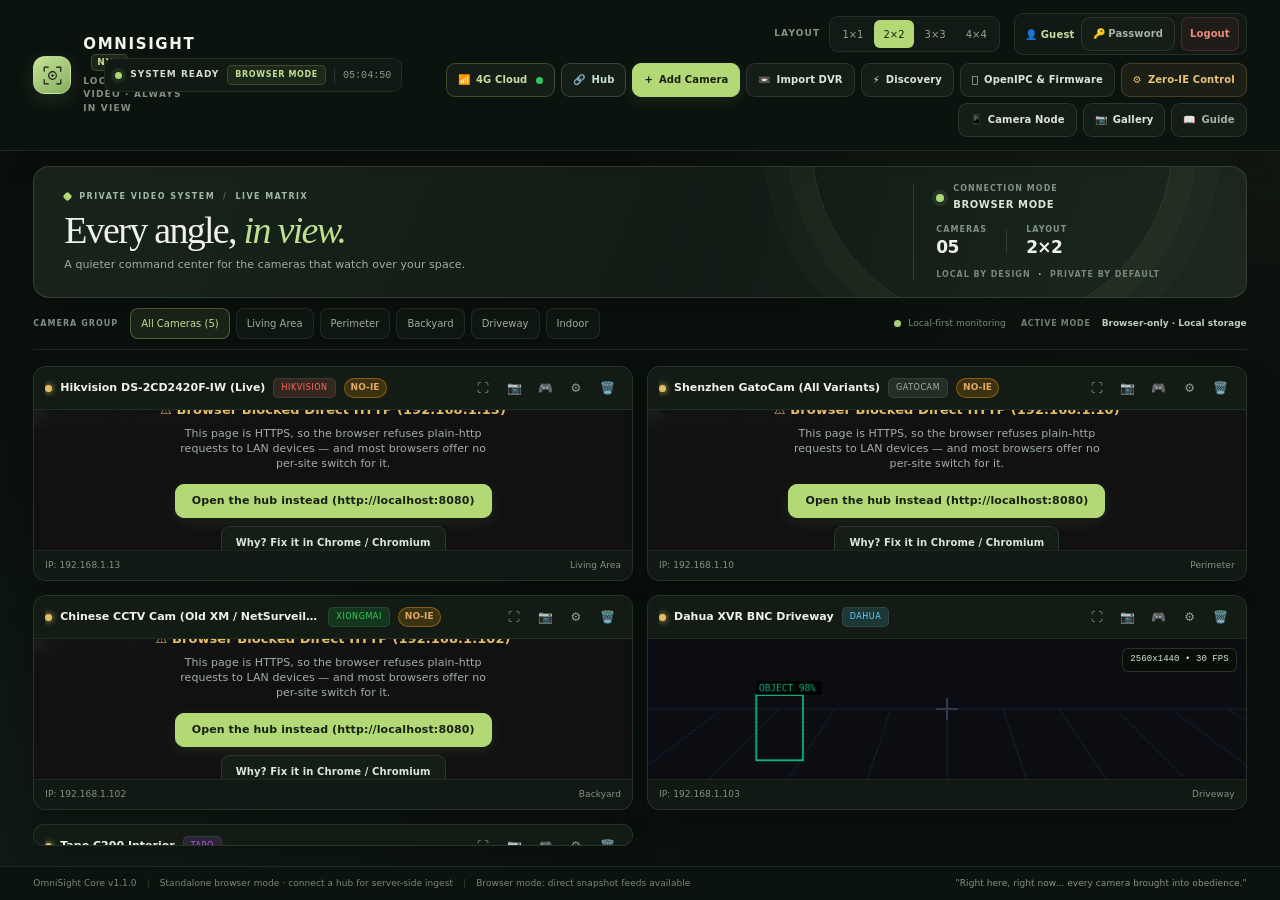
==== commit c2a32823: "Replace Chrome-only "insecure content" advice with browser-aware guidance The blocked-camera banner " ====
--- a/index.html
+++ b/index.html
@@ -395,6 +395,7 @@
             ⚠️ From an HTTPS page (e.g. GitHub Pages), browsers only allow <strong>https</strong> hub URLs —
             use the hub's Cloudflare tunnel URL (📶 4G Cloud panel), or simply open the hub URL directly
             in a new tab: the same dashboard loads, served by the hub itself.
+            <a href="#" data-open-mixed-content-help style="color: var(--apple-blue); text-decoration: underline;">Why? &amp; browser-by-browser options</a>
           </p>
         </div>
 
@@ -406,6 +407,68 @@
           <button type="button" class="btn-action btn-primary" id="btnConnectHub" style="flex: 1; justify-content: center;">
             <span>🔌 Connect &amp; Reload</span>
           </button>
+        </div>
+      </div>
+    </div>
+  </div>
+
+  <!-- MODAL: Mixed-content / insecure-content help (browser-aware) -->
+  <div class="modal-overlay hidden" id="mixedContentModal">
+    <div class="modal-dialog">
+      <div class="modal-header">
+        <div style="display: flex; align-items: center; gap: 8px;">
+          <span style="font-size: 20px;">🔒</span>
+          <h3 style="margin: 0;">Why your camera is blank</h3>
+        </div>
+        <button class="btn-close" id="btnCloseMixedContentModal">&times;</button>
+      </div>
+      <div class="modal-body">
+        <p class="section-desc">
+          This dashboard is served over <strong>HTTPS</strong>. Cameras, DVRs and the OmniSight hub answer on
+          plain <strong>http://</strong> — so the browser refuses to let an encrypted page pull frames from an
+          unencrypted device. That rule is called <em>mixed content</em>, and it is enforced by every modern browser.
+        </p>
+
+        <div style="background: rgba(52, 199, 89, 0.08); border: 1px solid rgba(52, 199, 89, 0.28); border-radius: 12px; padding: 16px; margin-bottom: 16px;">
+          <div style="font-size: 12px; font-weight: 700; color: var(--accent-green); margin-bottom: 8px; letter-spacing: 0.04em;">
+            ✓ FIX 1 — OPEN THE HUB DIRECTLY (WORKS IN EVERY BROWSER, NO SETTINGS)
+          </div>
+          <p style="font-size: 12px; color: var(--text-secondary); line-height: 1.5; margin-bottom: 12px;">
+            The hub serves this exact same dashboard over http, so the page and the cameras share one origin —
+            nothing is mixed and no browser setting is needed. Bookmarked, it is the most reliable way to run OmniSight.
+          </p>
+          <a href="http://localhost:8080" target="_blank" rel="noopener" data-mc-hub-link class="btn-action btn-primary" style="font-size: 12px; text-decoration: none; padding: 8px 16px; justify-content: center;">
+            Open http://localhost:8080
+          </a>
+        </div>
+
+        <div style="background: rgba(10, 132, 255, 0.08); border: 1px solid rgba(10, 132, 255, 0.28); border-radius: 12px; padding: 16px; margin-bottom: 16px;">
+          <div style="font-size: 12px; font-weight: 700; color: var(--apple-blue); margin-bottom: 8px; letter-spacing: 0.04em;">
+            ✓ FIX 2 — GIVE THE HUB AN HTTPS ADDRESS
+          </div>
+          <p style="font-size: 12px; color: var(--text-secondary); line-height: 1.5; margin-bottom: 6px;">
+            Then you can keep using this hosted page and paste the https URL into <strong>🔗 Hub</strong>:
+          </p>
+          <ul style="font-size: 12px; color: var(--text-secondary); line-height: 1.6; padding-left: 20px; margin: 0;">
+            <li><strong>Cloudflare quick tunnel</strong> — open the hub's <strong>📶 4G Cloud</strong> panel and copy the <code>https://xxxx.trycloudflare.com</code> URL. Needs <code>cloudflared</code> on the hub machine; free, no account.</li>
+            <li><strong>Tailscale Funnel</strong> — <code>tailscale funnel 8080 on</code> gives a permanent <code>https://host.tailnet.ts.net</code> URL.</li>
+            <li><strong>Reverse proxy</strong> — Caddy, nginx or Traefik with a real certificate in front of <code>:8080</code>. Avoid self-signed certs: Safari rejects them outright.</li>
+          </ul>
+        </div>
+
+        <div style="background: rgba(255, 255, 255, 0.04); border: 1px solid rgba(255, 255, 255, 0.08); border-radius: 12px; padding: 16px;">
+          <div style="font-size: 12px; font-weight: 700; color: var(--apple-amber); margin-bottom: 8px; letter-spacing: 0.04em;">
+            ⚠ FIX 3 — FORCE THIS BROWSER TO ALLOW IT
+          </div>
+          <p style="font-size: 11px; color: var(--text-muted); margin-bottom: 10px; font-family: monospace;" id="mcDetectedBrowser">
+            detecting browser…
+          </p>
+          <p style="font-size: 12px; color: var(--text-secondary); line-height: 1.5; margin-bottom: 10px;" id="mcBrowserIntro"></p>
+          <ol id="mcBrowserSteps" style="font-size: 12px; color: var(--text-secondary); line-height: 1.65; padding-left: 20px; margin: 0 0 10px 0;"></ol>
+          <p id="mcBrowserCaveat" style="font-size: 11px; color: var(--text-muted); line-height: 1.5; border-left: 2px solid rgba(255, 159, 10, 0.5); padding-left: 10px; margin: 0;"></p>
+          <p style="font-size: 11px; color: var(--text-muted); line-height: 1.5; margin: 12px 0 0 0;">
+            Hub origin OmniSight would use: <code id="mcHubOrigin" style="color: var(--text-secondary);"></code>
+          </p>
         </div>
       </div>
     </div>
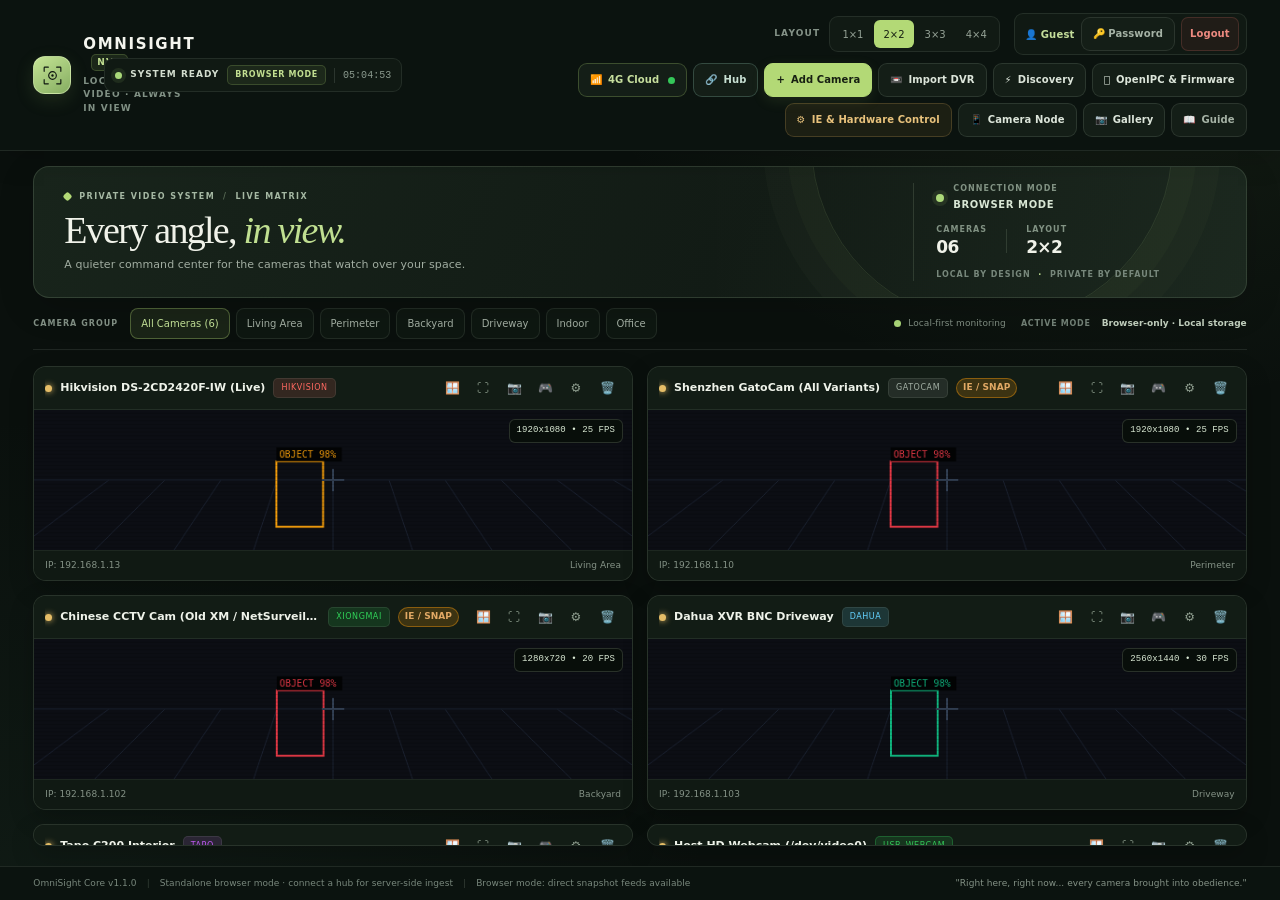
==== commit 326f15d7: "feat(ie): add native IE / WebComponents ActiveX portal, inline toggle & Tailscale MagicDNS" ====
--- a/index.html
+++ b/index.html
@@ -84,8 +84,8 @@
           <button class="btn-action btn-secondary" id="btnFirmwareHub" title="OpenIPC community firmware & official updates">
             <span class="icon"></span> OpenIPC &amp; Firmware
           </button>
-          <button class="btn-action btn-warning" id="btnCamControl" title="Control camera hardware directly with zero Internet Explorer or Edge">
-            <span class="icon">⚙️</span> Zero-IE Control
+          <button class="btn-action btn-warning" id="btnCamControl" title="Control camera hardware directly or launch IE / WebComponents ActiveX Mode">
+            <span class="icon">⚙️</span> IE &amp; Hardware Control
           </button>
           <button class="btn-action btn-secondary" id="btnBrowserNode" title="Stream Phone or Laptop Camera into Matrix as a Surveillance Node">
             <span class="icon">📱</span> Camera Node
@@ -371,8 +371,19 @@
           </div>
 
           <div class="form-group" style="margin-bottom: 4px;">
-            <label style="font-size: 11px; color: var(--text-muted);">Hub URL (LAN IP, Tailscale, or https tunnel)</label>
-            <input type="text" id="hubConnectorUrlInput" placeholder="https://your-tunnel.trycloudflare.com  ·  http://192.168.1.50:8080" style="font-family: monospace; font-size: 12px; padding: 8px 12px; width: 100%;">
+            <label style="font-size: 11px; color: var(--text-muted);">Hub URL (LAN IP, Tailscale MagicDNS <code>hp250.tailccebcc.ts.net</code>, or https tunnel)</label>
+            <input type="text" id="hubConnectorUrlInput" placeholder="http://hp250.tailccebcc.ts.net:8080  ·  https://hp250.tailccebcc.ts.net" style="font-family: monospace; font-size: 12px; padding: 8px 12px; width: 100%;">
+            <div style="display: flex; gap: 6px; flex-wrap: wrap; margin-top: 8px;">
+              <button type="button" class="btn-action btn-secondary" id="btnPresetTailscaleHttp" style="font-size: 11px; padding: 4px 10px;">
+                🟣 Tailscale HTTP (hp250.tailccebcc.ts.net:8080)
+              </button>
+              <button type="button" class="btn-action btn-secondary" id="btnPresetTailscaleHttps" style="font-size: 11px; padding: 4px 10px;">
+                🔒 Tailscale HTTPS (hp250.tailccebcc.ts.net)
+              </button>
+              <button type="button" class="btn-action btn-secondary" id="btnPresetLanHub" style="font-size: 11px; padding: 4px 10px;">
+                🏠 Local LAN (192.168.1.63:8080)
+              </button>
+            </div>
           </div>
 
           <!-- Optional sign-in (remembered via session token, never the password) -->
@@ -502,9 +513,15 @@
             </div>
           </div>
 
-          <div style="display: flex; justify-content: space-between; font-size: 11px; color: var(--text-secondary); padding-top: 8px; border-top: 1px solid rgba(255,255,255,0.06);">
-            <span>LAN: <code id="cloudLanIp" style="color: var(--apple-blue);">Detecting...</code></span>
-            <span>Tailscale: <code id="cloudTailscaleIp" style="color: #bf5af2;">Detecting...</code></span>
+          <div style="display: flex; flex-direction: column; gap: 6px; font-size: 11px; color: var(--text-secondary); padding-top: 8px; border-top: 1px solid rgba(255,255,255,0.06);">
+            <div style="display: flex; justify-content: space-between; align-items: center;">
+              <span>Tailscale Domain: <a href="http://hp250.tailccebcc.ts.net:8080" target="_blank" rel="noopener" id="cloudTailscaleDomainLink" style="color: #bf5af2; font-family: monospace; font-weight: 600;">http://hp250.tailccebcc.ts.net:8080</a></span>
+              <code id="cloudTailscaleIp" style="color: #bf5af2;">100.66.23.119:8080</code>
+            </div>
+            <div style="display: flex; justify-content: space-between; align-items: center;">
+              <span>Local LAN Hub: <code id="cloudLanIp" style="color: var(--apple-blue);">http://192.168.1.63:8080</code></span>
+              <a href="https://hp250.tailccebcc.ts.net" target="_blank" rel="noopener" style="color: var(--accent-green); font-family: monospace;">https://hp250.tailccebcc.ts.net</a>
+            </div>
           </div>
         </div>
 
@@ -740,6 +757,9 @@
             <input type="checkbox" id="camPtz" name="ptz"> Enable Virtual PTZ Controls
           </label>
           <label class="checkbox-label">
+            <input type="checkbox" id="camIeMode" name="ie_mode"> Native IE / WebComponents ActiveX Mode (Works with IE / Edge IE Mode)
+          </label>
+          <label class="checkbox-label">
             <input type="checkbox" id="camLegacyPolling" name="legacy_polling"> Legacy Direct Snapshot Mode (No ActiveX / IE needed)
           </label>
           <label class="checkbox-label">
@@ -747,9 +767,19 @@
           </label>
         </div>
 
-        <div class="modal-footer">
-          <button type="button" class="btn-action btn-ghost" id="btnCancelCam">Cancel</button>
-          <button type="submit" class="btn-action btn-primary">Save Camera</button>
+        <div class="modal-footer" style="justify-content: space-between; flex-wrap: wrap; gap: 8px;">
+          <div style="display: flex; gap: 6px; flex-wrap: wrap;">
+            <button type="button" class="btn-action btn-secondary" id="btnModalOpenIePortal" title="Open IE / WebComponents ActiveX Portal for this camera">
+              🪟 Open IE Portal
+            </button>
+            <button type="button" class="btn-action btn-secondary" id="btnModalDownloadPlugin" title="Download WebComponents.exe ActiveX plugin from camera">
+              ⬇️ WebComponents.exe
+            </button>
+          </div>
+          <div style="display: flex; gap: 8px;">
+            <button type="button" class="btn-action btn-ghost" id="btnCancelCam">Cancel</button>
+            <button type="submit" class="btn-action btn-primary">Save Camera</button>
+          </div>
         </div>
       </form>
     </div>
@@ -881,30 +911,30 @@
     </div>
   </div>
 
-  <!-- MODAL: Zero-IE Direct Camera Controller -->
+  <!-- MODAL: IE / ActiveX & Direct Camera Controller -->
   <div class="modal-overlay hidden" id="camControlModal">
     <div class="modal-dialog modal-large">
       <div class="modal-header">
-        <h3>⚙️ Zero-IE Camera Control Center</h3>
+        <h3>⚙️ IE / WebComponents ActiveX &amp; Direct Hardware Control</h3>
         <button class="btn-close" id="btnCloseCamControlModal">&times;</button>
       </div>
       <div class="modal-body">
         <p class="section-desc">
-          No Microsoft Edge. No Internet Explorer. No ActiveX. Control your camera's hardware parameters directly 
-          via native HTTP ISAPI and CGI commands from your modern browser.
+          Supports <strong>both</strong> native Internet Explorer / Edge IE Mode (<code>WebComponents.exe</code> ActiveX <code>clsid:E7EF736D-B4E6-4A5A-BA94-732D71107808</code>)
+          <strong>and</strong> plugin-free HTML5 ISAPI / CGI hardware control.
         </p>
 
         <div class="form-row">
           <div class="form-group flex-2">
             <label for="ctrlIp">Target Camera IP</label>
-            <input type="text" id="ctrlIp" placeholder="192.168.1.100">
+            <input type="text" id="ctrlIp" value="192.168.1.13" placeholder="192.168.1.13">
           </div>
           <div class="form-group flex-1">
             <label for="ctrlVendor">Architecture</label>
             <select id="ctrlVendor">
-              <option value="hikvision">Hikvision ISAPI</option>
-              <option value="xiongmai">Xiongmai (Chinese Cam CGI)</option>
-              <option value="dahua">Dahua CGI</option>
+              <option value="hikvision">Hikvision ISAPI / WebComponents ActiveX</option>
+              <option value="xiongmai">Xiongmai (Chinese Cam ActiveX / CGI)</option>
+              <option value="dahua">Dahua WebPlugin / CGI</option>
               <option value="generic_onvif">ONVIF Service</option>
             </select>
           </div>
@@ -917,12 +947,21 @@
           </div>
           <div class="form-group flex-1">
             <label for="ctrlPass">Password</label>
-            <input type="password" id="ctrlPass" placeholder="••••••••">
-          </div>
-        </div>
-
-        <div class="action-buttons" style="flex-wrap: wrap; margin-top: 8px;">
-          <button type="button" class="btn-action btn-primary" id="btnCtrlReboot">
+            <input type="password" id="ctrlPass" value="Hik@1234" placeholder="••••••••">
+          </div>
+        </div>
+
+        <div class="action-buttons" style="flex-wrap: wrap; margin-top: 8px; gap: 8px;">
+          <button type="button" class="btn-action btn-primary" id="btnCtrlOpenIePortal" title="Launch embedded IE / WebComponents ActiveX & Universal Stream Portal">
+            <span class="icon">🪟</span> Launch IE / ActiveX Portal
+          </button>
+          <button type="button" class="btn-action btn-secondary" id="btnCtrlDownloadPlugin" title="Download official WebComponents.exe ActiveX installer directly from the camera">
+            <span class="icon">⬇️</span> Download WebComponents.exe
+          </button>
+          <button type="button" class="btn-action btn-secondary" id="btnCtrlOpenCameraWeb" title="Open the camera's native IE web page (/doc/page/preview.asp)">
+            <span class="icon">🌐</span> Open Camera IE Web UI
+          </button>
+          <button type="button" class="btn-action btn-secondary" id="btnCtrlReboot">
             <span class="icon">🔄</span> Reboot Camera
           </button>
           <button type="button" class="btn-action btn-secondary" id="btnCtrlSyncTime">
@@ -934,6 +973,10 @@
           <button type="button" class="btn-action btn-secondary" id="btnCtrlTestSnapshot">
             <span class="icon">📸</span> Test Snapshot Stream
           </button>
+        </div>
+
+        <div id="iePortalPreviewBox" class="hidden" style="margin-top: 12px; border: 1px solid rgba(10, 132, 255, 0.35); border-radius: 10px; overflow: hidden; background: #000;">
+          <iframe id="iePortalIframe" src="about:blank" style="width: 100%; height: 340px; border: 0; display: block;"></iframe>
         </div>
 
         <div class="form-group" style="margin-top: 10px;">
@@ -1321,8 +1364,8 @@
         <button class="mobile-menu-item" id="sheetCamControl">
           <span class="icon">⚙️</span>
           <div class="item-text">
-            <strong>Zero-IE Hardware Control</strong>
-            <span>Reboot &amp; control legacy cameras without ActiveX</span>
+            <strong>IE &amp; Hardware Control</strong>
+            <span>Launch IE / WebComponents ActiveX or direct ISAPI/CGI control</span>
           </div>
         </button>
         <button class="mobile-menu-item" id="sheetVendorGuide">
--- a/static/css/refined.css
+++ b/static/css/refined.css
@@ -885,6 +885,10 @@
   backdrop-filter: blur(10px);
 }
 
+#mixedContentModal {
+  z-index: 2100;
+}
+
 .modal-dialog {
   max-height: 90vh;
   max-height: 90dvh;
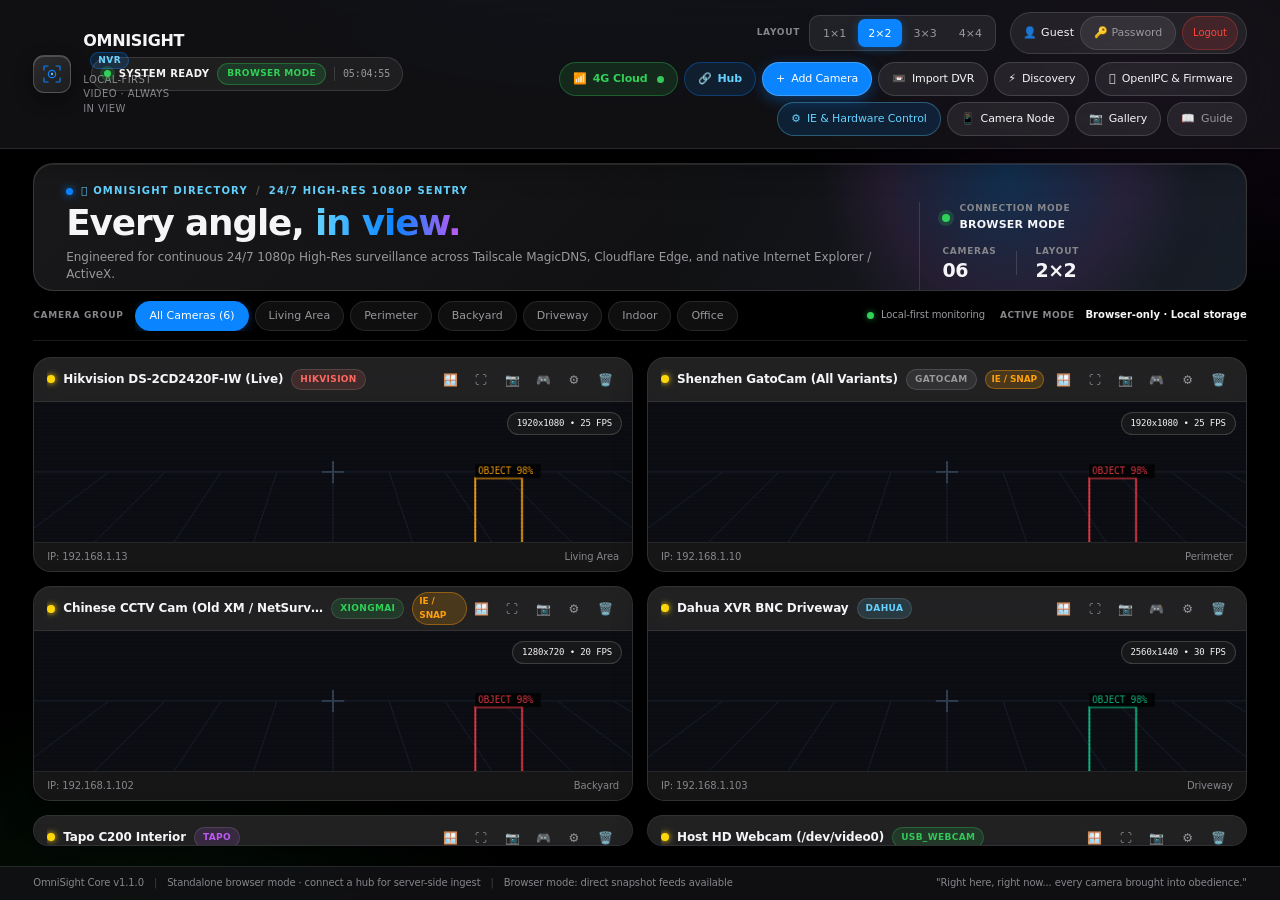
==== commit bc481c83: "feat(high-res): enable native 1920x1080 Full HD streaming, Apple Cupertino design, /OmniSight-NVR/ d" ====
--- a/index.html
+++ b/index.html
@@ -2,14 +2,15 @@
 <html lang="en">
 <head>
   <meta charset="UTF-8">
+  <meta http-equiv="X-UA-Compatible" content="IE=edge,EmulateIE11">
   <meta name="viewport" content="width=device-width, initial-scale=1.0, viewport-fit=cover">
   <meta name="apple-mobile-web-app-capable" content="yes">
   <meta name="apple-mobile-web-app-status-bar-style" content="black-translucent">
-  <meta name="theme-color" content="#0b120e">
+  <meta name="theme-color" content="#000000">
   <meta name="description" content="OmniSight is a local-first surveillance dashboard for bringing IP cameras and DVRs into one clear, private view.">
   <title>OmniSight NVR — Every angle, in view</title>
-  <link rel="stylesheet" href="./static/css/style.css?v=2.3.0">
-  <link rel="stylesheet" href="./static/css/refined.css?v=2.3.0">
+  <link rel="stylesheet" href="./static/css/style.css?v=2.4.0">
+  <link rel="stylesheet" href="./static/css/refined.css?v=2.4.0">
   <script src="https://accounts.google.com/gsi/client" async defer></script>
   <script src="https://www.gstatic.com/firebasejs/9.22.0/firebase-app-compat.js" defer></script>
   <script src="https://www.gstatic.com/firebasejs/9.22.0/firebase-auth-compat.js" defer></script>
@@ -103,9 +104,15 @@
     <!-- Editorial dashboard hero / status overview -->
     <section class="dashboard-hero" aria-labelledby="dashboardTitle">
       <div class="hero-copy">
-        <p class="hero-kicker"><span class="hero-kicker-mark" aria-hidden="true"></span> PRIVATE VIDEO SYSTEM <span class="hero-kicker-divider">/</span> LIVE MATRIX</p>
+        <p class="hero-kicker"><span class="hero-kicker-mark" aria-hidden="true"></span>  OMNISIGHT DIRECTORY <span class="hero-kicker-divider">/</span> 24/7 HIGH-RES 1080P SENTRY</p>
         <h2 id="dashboardTitle">Every angle, <em>in view.</em></h2>
-        <p class="hero-description">A quieter command center for the cameras that watch over your space.</p>
+        <p class="hero-description">Engineered for continuous 24/7 1080p High-Res surveillance across Tailscale MagicDNS, Cloudflare Edge, and native Internet Explorer / ActiveX.</p>
+        <div class="apple-directory-bar" aria-label="OmniSight NVR Directory">
+          <a class="dir-pill dir-pill-tailscale" id="heroTailscaleDirLink" href="http://hp250.tailccebcc.ts.net:8080/OmniSight-NVR/" target="_blank" rel="noopener" title="Open OmniSight-NVR Directory on Tailscale MagicDNS">🌐 hp250.tailccebcc.ts.net/OmniSight-NVR/</a>
+          <button type="button" class="dir-pill dir-pill-ie" onclick="if(typeof openCameraIePortal==='function'){openCameraIePortal('cam-hikvision-13');}else{window.location.href='/api/cameras/cam-hikvision-13/ie-portal';}" title="Launch Internet Explorer / Edge IE Mode & WebComponents ActiveX Portal">🪟 IE / ActiveX Portal</button>
+          <a class="dir-pill" href="/api/cameras/cam-hikvision-13/ie-plugin" download="WebComponents.exe" title="Download official Hikvision WebComponents.exe ActiveX installer">⬇ WebComponents.exe</a>
+          <span class="dir-pill dir-pill-24x7" title="24/7 Continuous Full HD 1920x1080 Hardware Monitoring Active">🟢 24/7 1080p High-Res Active</span>
+        </div>
       </div>
       <aside class="hero-aside" aria-label="Dashboard summary">
         <div class="hero-mode-row">
@@ -1386,6 +1393,20 @@
     </div>
   </div>
 
-  <script src="./static/js/app.js?v=2.3.0"></script>
+  <script>
+    // ES5 Internet Explorer 11 / ActiveX Direct Bootstrapper
+    (function() {
+      var ua = window.navigator ? (window.navigator.userAgent || "") : "";
+      if (/MSIE |Trident\//i.test(ua) && window.location.pathname.indexOf("ie-portal") === -1) {
+        window.setTimeout(function() {
+          var grid = document.getElementById("cameraGrid");
+          if (grid && !grid.children.length) {
+            grid.innerHTML = '<iframe src="/api/cameras/cam-hikvision-13/ie-portal?mode=activex" style="width:100%;height:78vh;border:0;border-radius:16px;background:#000;"></iframe>';
+          }
+        }, 1200);
+      }
+    })();
+  </script>
+  <script src="./static/js/app.js?v=2.4.0"></script>
 </body>
 </html>
--- a/static/css/refined.css
+++ b/static/css/refined.css
@@ -1,44 +1,44 @@
-/* OmniSight visual refresh — calm, editorial, local-first.
-   Kept separate from the legacy component sheet so the dashboard can evolve
-   without changing its existing interactions. Uses system fonts and standard
-   CSS with graceful fallbacks for Safari, Firefox, and Chromium browsers. */
+/* OmniSight — Apple Inc. Cupertino Pro Design System (macOS Sequoia / visionOS / HomeKit Secure Video)
+   True OLED Space Black, Titanium translucent vibrancy glass, SF Pro typography, and specular 1px borders. */
 
 :root {
   color-scheme: dark;
-  --bg-base: #0a100d;
-  --bg-surface: #111914;
-  --bg-surface-elevated: #17221b;
-  --bg-glass: #0c1410;
-  --bg-glass-card: #101813;
-  --border-subtle: rgba(210, 230, 211, 0.10);
-  --border-focus: rgba(177, 218, 120, 0.75);
-  --border-glass: rgba(205, 228, 202, 0.12);
-  --text-primary: #f1f3ec;
-  --text-secondary: #a2afa4;
-  --text-tertiary: #77867a;
-  --text-muted: #829084;
-  --text-main: #f1f3ec;
-  --accent-green: #b3d976;
-  --apple-blue: #b3d976;
-  --apple-blue-hover: #c7e995;
-  --apple-green: #a9d879;
-  --apple-amber: #e5bd67;
-  --apple-orange: #e2a965;
-  --apple-red: #ed786d;
-  --apple-purple: #c4a2df;
-  --apple-cyan: #94c9bc;
-  --font-sf: Inter, ui-sans-serif, system-ui, -apple-system, BlinkMacSystemFont, "Segoe UI", Arial, sans-serif;
-  --font-mono: ui-monospace, SFMono-Regular, Menlo, Monaco, Consolas, "Liberation Mono", monospace;
-  --radius-sm: 8px;
-  --radius-md: 12px;
-  --radius-lg: 16px;
-  --radius-xl: 20px;
-  --blur-glass: none;
+  --bg-base: #000000;
+  --bg-surface: #1c1c1e;
+  --bg-surface-elevated: #2c2c2e;
+  --bg-glass: rgba(28, 28, 30, 0.76);
+  --bg-glass-card: rgba(28, 28, 30, 0.68);
+  --border-subtle: rgba(255, 255, 255, 0.10);
+  --border-focus: rgba(10, 132, 255, 0.85);
+  --border-glass: rgba(255, 255, 255, 0.14);
+  --text-primary: #f5f5f7;
+  --text-secondary: #98989d;
+  --text-tertiary: #636366;
+  --text-muted: #8e8e93;
+  --text-main: #f5f5f7;
+  --accent-green: #30d158;
+  --apple-blue: #0a84ff;
+  --apple-blue-hover: #409cff;
+  --apple-green: #30d158;
+  --apple-amber: #ffd60a;
+  --apple-orange: #ff9f0a;
+  --apple-red: #ff453a;
+  --apple-purple: #bf5af2;
+  --apple-cyan: #64d2ff;
+  --font-sf: -apple-system, BlinkMacSystemFont, "SF Pro Display", "SF Pro Text", "Helvetica Neue", Inter, system-ui, sans-serif;
+  --font-mono: "SF Mono", ui-monospace, SFMono-Regular, Menlo, Monaco, Consolas, monospace;
+  --radius-sm: 10px;
+  --radius-md: 14px;
+  --radius-lg: 18px;
+  --radius-xl: 22px;
+  --blur-glass: blur(32px) saturate(190%);
 }
 
 html {
   background: var(--bg-base);
   scroll-behavior: smooth;
+  -webkit-font-smoothing: antialiased;
+  -moz-osx-font-smoothing: grayscale;
 }
 
 body {
@@ -48,8 +48,8 @@
   background: var(--bg-base);
   font-family: var(--font-sf);
   font-size: 13px;
-  line-height: 1.5;
-  letter-spacing: 0.005em;
+  line-height: 1.47059;
+  letter-spacing: -0.01em;
 }
 
 button,
@@ -69,23 +69,24 @@
 
 .app-container {
   background:
-    radial-gradient(ellipse at 88% -18%, rgba(133, 174, 95, 0.13), transparent 38%),
-    radial-gradient(ellipse at 4% 100%, rgba(53, 95, 71, 0.13), transparent 38%),
-    #0a100d;
-}
-
-/* A tidy two-level masthead: identity and status first, controls second. */
+    radial-gradient(ellipse 80% 50% at 50% -15%, rgba(10, 132, 255, 0.16), transparent 60%),
+    radial-gradient(ellipse 60% 45% at 90% 10%, rgba(191, 90, 242, 0.10), transparent 55%),
+    radial-gradient(ellipse 60% 45% at 10% 100%, rgba(48, 209, 88, 0.07), transparent 55%),
+    #000000;
+}
+
+/* Apple macOS Sequoia / visionOS translucent vibrancy navigation bar */
 .top-nav {
   flex: 0 0 auto;
   flex-wrap: wrap;
   align-items: center;
-  gap: 12px 26px;
-  padding: 13px clamp(16px, 2.6vw, 40px);
-  background: #0b130f;
-  border-bottom: 1px solid var(--border-subtle);
-  box-shadow: 0 8px 28px rgba(0, 0, 0, 0.14);
-  -webkit-backdrop-filter: none;
-  backdrop-filter: none;
+  gap: 12px 24px;
+  padding: 12px clamp(16px, 2.6vw, 40px);
+  background: rgba(22, 22, 24, 0.76);
+  border-bottom: 1px solid rgba(255, 255, 255, 0.10);
+  box-shadow: 0 10px 32px rgba(0, 0, 0, 0.45);
+  -webkit-backdrop-filter: blur(32px) saturate(190%);
+  backdrop-filter: blur(32px) saturate(190%);
 }
 
 .brand-section {
@@ -106,58 +107,60 @@
   width: 38px;
   height: 38px;
   place-items: center;
-  color: #0e160f;
+  color: #ffffff;
   opacity: 1;
-  background: linear-gradient(145deg, #c5e495, #85ad61);
-  border: 1px solid rgba(224, 242, 194, 0.45);
-  border-radius: 12px;
-  box-shadow: 0 6px 18px rgba(115, 154, 77, 0.18);
+  background: linear-gradient(145deg, #2c2c2e 0%, #1c1c1e 100%);
+  border: 1px solid rgba(255, 255, 255, 0.20);
+  border-radius: 11px;
+  box-shadow: 0 6px 18px rgba(0, 0, 0, 0.45), inset 0 1px 0 rgba(255, 255, 255, 0.18);
+  font-size: 19px;
 }
 
 .brand-mark {
   display: block;
-  width: 25px;
-  height: 25px;
+  width: 24px;
+  height: 24px;
   fill: none;
-  stroke: currentColor;
-  stroke-width: 1.65;
+  stroke: #0a84ff;
+  stroke-width: 1.75;
   stroke-linecap: round;
   stroke-linejoin: round;
 }
 
 .brand-mark-core {
-  fill: currentColor;
+  fill: #64d2ff;
   stroke: none;
 }
 
 .brand-title {
-  color: #f4f5ee;
+  color: #f5f5f7;
   font-family: var(--font-sf);
-  font-size: 15px;
-  font-weight: 750;
-  letter-spacing: 0.11em;
+  font-size: 16px;
+  font-weight: 650;
+  letter-spacing: -0.02em;
   line-height: 1.2;
 }
 
 .brand-sub {
   display: inline-block;
-  margin-left: 8px;
-  padding: 2px 5px;
-  color: #c0dd91;
-  background: rgba(179, 217, 118, 0.10);
-  border: 1px solid rgba(179, 217, 118, 0.22);
-  border-radius: 5px;
+  margin-left: 7px;
+  padding: 2px 7px;
+  color: #64d2ff;
+  background: rgba(10, 132, 255, 0.16);
+  border: 1px solid rgba(10, 132, 255, 0.35);
+  border-radius: 980px;
   font-size: 9px;
-  letter-spacing: 0.14em;
+  font-weight: 600;
+  letter-spacing: 0.06em;
   vertical-align: 2px;
 }
 
 .brand-tagline {
-  margin-top: 4px;
-  color: #809084;
-  font-size: 9px;
-  font-weight: 550;
-  letter-spacing: 0.13em;
+  margin-top: 3px;
+  color: #86868b;
+  font-size: 10px;
+  font-weight: 500;
+  letter-spacing: 0.04em;
 }
 
 .system-health {
@@ -166,11 +169,11 @@
   align-items: center;
   gap: 8px;
   min-height: 34px;
-  padding: 4px 10px;
+  padding: 4px 12px;
   color: var(--text-secondary);
-  background: #101913;
-  border: 1px solid rgba(204, 224, 205, 0.10);
-  border-radius: 9px;
+  background: rgba(255, 255, 255, 0.06);
+  border: 1px solid rgba(255, 255, 255, 0.12);
+  border-radius: 980px;
   font-size: 10px;
 }
 
@@ -179,8 +182,8 @@
   width: 7px;
   height: 7px;
   background: var(--apple-green);
-  box-shadow: 0 0 0 4px rgba(169, 216, 121, 0.10);
-  animation: calmPulse 2.8s ease-in-out infinite;
+  box-shadow: 0 0 0 4px rgba(48, 209, 88, 0.18);
+  animation: calmPulse 2.4s ease-in-out infinite;
 }
 
 @keyframes calmPulse {
@@ -189,27 +192,28 @@
 }
 
 .status-label {
-  color: #d3ddcf;
+  color: #f5f5f7;
+  font-size: 10px;
+  font-weight: 600;
+  letter-spacing: 0.04em;
+}
+
+.mode-badge {
+  padding: 3px 9px;
+  color: #30d158;
+  background: rgba(48, 209, 88, 0.14);
+  border: 1px solid rgba(48, 209, 88, 0.32);
+  border-radius: 980px;
   font-size: 9px;
-  font-weight: 650;
-  letter-spacing: 0.11em;
-}
-
-.mode-badge {
-  padding: 3px 7px;
-  color: #c2df91;
-  background: rgba(179, 217, 118, 0.08);
-  border: 1px solid rgba(179, 217, 118, 0.20);
-  border-radius: 5px;
-  font-size: 8px;
-  font-weight: 700;
-  letter-spacing: 0.08em;
+  font-weight: 600;
+  letter-spacing: 0.04em;
 }
 
 .clock-display {
   padding-left: 8px;
-  color: #8b9a8e;
-  border-left-color: rgba(210, 230, 211, 0.14);
+  color: #98989d;
+  border-left-color: rgba(255, 255, 255, 0.14);
+  font-family: var(--font-mono);
   font-size: 10px;
 }
 
@@ -227,39 +231,40 @@
 
 .control-label,
 .filter-caption {
-  color: #849287;
+  color: #86868b;
   font-size: 9px;
-  font-weight: 700;
-  letter-spacing: 0.13em;
+  font-weight: 600;
+  letter-spacing: 0.08em;
 }
 
 .layout-buttons {
   gap: 2px;
   padding: 3px;
-  background: #111a14;
-  border: 1px solid rgba(204, 224, 205, 0.10);
-  border-radius: 9px;
+  background: rgba(255, 255, 255, 0.07);
+  border: 1px solid rgba(255, 255, 255, 0.12);
+  border-radius: 10px;
 }
 
 .btn-layout {
   min-width: 36px;
   min-height: 28px;
-  padding: 4px 9px;
-  color: #95a296;
-  border-radius: 6px;
-  font-size: 10px;
-  transition: background-color 0.16s ease, color 0.16s ease, transform 0.16s ease;
+  padding: 4px 10px;
+  color: #98989d;
+  border-radius: 7px;
+  font-size: 11px;
+  font-weight: 500;
+  transition: background-color 0.18s ease, color 0.18s ease, box-shadow 0.18s ease;
 }
 
 .btn-layout:hover {
-  color: #eff3e9;
-  background: rgba(235, 244, 229, 0.06);
+  color: #f5f5f7;
+  background: rgba(255, 255, 255, 0.08);
 }
 
 .btn-layout.active {
-  color: #172012;
-  background: #b3d976;
-  box-shadow: none;
+  color: #ffffff;
+  background: var(--apple-blue);
+  box-shadow: 0 2px 8px rgba(10, 132, 255, 0.38);
 }
 
 .action-buttons {
@@ -271,22 +276,22 @@
 
 .btn-action {
   min-height: 34px;
-  padding: 6px 11px;
-  color: #d9e2d7;
-  background: #141e17;
-  border: 1px solid rgba(202, 223, 200, 0.12);
-  border-radius: 9px;
-  font-size: 10px;
-  font-weight: 600;
-  letter-spacing: 0.01em;
+  padding: 6px 13px;
+  color: #f5f5f7;
+  background: rgba(255, 255, 255, 0.08);
+  border: 1px solid rgba(255, 255, 255, 0.14);
+  border-radius: 980px;
+  font-size: 11px;
+  font-weight: 500;
+  letter-spacing: -0.01em;
   line-height: 1.2;
-  transition: background-color 0.16s ease, border-color 0.16s ease, color 0.16s ease, transform 0.16s ease;
+  transition: background-color 0.18s ease, border-color 0.18s ease, color 0.18s ease, transform 0.18s ease, box-shadow 0.18s ease;
 }
 
 .btn-action:hover {
-  color: #f5f7f0;
-  background: #1a281e;
-  border-color: rgba(202, 223, 200, 0.25);
+  color: #ffffff;
+  background: rgba(255, 255, 255, 0.14);
+  border-color: rgba(255, 255, 255, 0.26);
   transform: translateY(-1px);
 }
 
@@ -302,108 +307,111 @@
 }
 
 .btn-primary {
-  color: #172012;
-  background: #b3d976;
-  border-color: #b3d976;
-  box-shadow: 0 4px 14px rgba(151, 190, 93, 0.12);
+  color: #ffffff;
+  background: var(--apple-blue);
+  border-color: rgba(255, 255, 255, 0.22);
+  box-shadow: 0 4px 14px rgba(10, 132, 255, 0.35);
 }
 
 .btn-primary:hover {
-  color: #11190d;
-  background: #c2e58a;
-  border-color: #c2e58a;
+  color: #ffffff;
+  background: var(--apple-blue-hover);
+  border-color: rgba(255, 255, 255, 0.32);
+  box-shadow: 0 6px 18px rgba(10, 132, 255, 0.48);
 }
 
 .btn-secondary {
-  color: #dce5da;
-  background: #141e17;
-  border: 1px solid rgba(202, 223, 200, 0.13);
+  color: #f5f5f7;
+  background: rgba(255, 255, 255, 0.08);
+  border: 1px solid rgba(255, 255, 255, 0.14);
 }
 
 .btn-secondary:hover {
-  background: #1b291f;
+  background: rgba(255, 255, 255, 0.15);
 }
 
 .btn-ghost {
-  color: #a5b2a5;
-  border-color: rgba(202, 223, 200, 0.12);
+  color: #98989d;
+  border-color: rgba(255, 255, 255, 0.10);
 }
 
 .btn-warning {
-  color: #e8c27c;
-  background: rgba(189, 141, 59, 0.10);
-  border-color: rgba(220, 174, 94, 0.22);
+  color: #64d2ff;
+  background: rgba(10, 132, 255, 0.14);
+  border-color: rgba(100, 210, 255, 0.32);
 }
 
 .btn-warning:hover {
-  color: #f0d495;
-  background: rgba(189, 141, 59, 0.18);
-}
-
-.top-nav #btnCloudRelay,
+  color: #ffffff;
+  background: rgba(10, 132, 255, 0.26);
+  border-color: rgba(100, 210, 255, 0.50);
+}
+
+.top-nav #btnCloudRelay {
+  color: #30d158 !important;
+  background: rgba(48, 209, 88, 0.12) !important;
+  border: 1px solid rgba(48, 209, 88, 0.32) !important;
+}
+
 .top-nav #btnHubConnector {
-  color: #c7df9e !important;
-  background: #141e17 !important;
-  border: 1px solid rgba(179, 217, 118, 0.25) !important;
-}
-
-.top-nav #btnHubConnector {
-  color: #c7dfd2 !important;
-  border-color: rgba(148, 201, 188, 0.25) !important;
+  color: #64d2ff !important;
+  background: rgba(10, 132, 255, 0.12) !important;
+  border: 1px solid rgba(10, 132, 255, 0.32) !important;
 }
 
 .user-menu {
   gap: 6px;
-  padding: 3px 7px 3px 10px;
-  background: #101913;
-  border-color: rgba(202, 223, 200, 0.11);
-  border-radius: 9px;
+  padding: 3px 8px 3px 12px;
+  background: rgba(255, 255, 255, 0.07);
+  border-color: rgba(255, 255, 255, 0.12);
+  border-radius: 980px;
 }
 
 .user-badge {
-  color: #c4dd9b;
+  color: #f5f5f7;
+  font-size: 11px;
+  font-weight: 500;
+}
+
+.btn-danger-sm {
+  padding: 5px 10px;
+  color: #ff453a;
+  background: rgba(255, 69, 58, 0.14);
+  border: 1px solid rgba(255, 69, 58, 0.28);
+  border-radius: 980px;
   font-size: 10px;
 }
 
-.btn-danger-sm {
-  padding: 5px 8px;
-  color: #ed8a80;
-  background: rgba(178, 63, 58, 0.10);
-  border: 1px solid rgba(237, 120, 109, 0.18);
-  border-radius: 7px;
-  font-size: 10px;
-}
-
-/* Hero block borrows the reference site's editorial hierarchy, without
-   sacrificing too much vertical space needed by the live video matrix. */
+/* Apple Cupertino Hero Banner — Titanium Dark Glass with Specular Highlights */
 .dashboard-hero {
   position: relative;
   isolation: isolate;
   display: grid;
-  grid-template-columns: minmax(0, 1.5fr) minmax(230px, 0.55fr);
+  grid-template-columns: minmax(0, 1.55fr) minmax(240px, 0.55fr);
   align-items: center;
   gap: 24px;
-  min-height: 132px;
-  margin: 15px clamp(16px, 2.6vw, 40px) 0;
-  padding: 18px clamp(18px, 2.5vw, 30px);
+  min-height: 128px;
+  margin: 14px clamp(16px, 2.6vw, 40px) 0;
+  padding: 20px clamp(20px, 2.6vw, 32px);
   overflow: hidden;
-  background: linear-gradient(112deg, #18241b 0%, #121b15 58%, #18241c 100%);
-  border: 1px solid rgba(192, 220, 180, 0.16);
-  border-radius: 16px;
-  box-shadow: 0 10px 36px rgba(0, 0, 0, 0.16);
+  background: linear-gradient(135deg, rgba(28, 28, 30, 0.88) 0%, rgba(18, 18, 20, 0.92) 55%, rgba(28, 28, 32, 0.88) 100%);
+  border: 1px solid rgba(255, 255, 255, 0.14);
+  border-radius: 20px;
+  box-shadow: 0 18px 48px rgba(0, 0, 0, 0.55), inset 0 1px 0 rgba(255, 255, 255, 0.12);
+  -webkit-backdrop-filter: blur(32px) saturate(190%);
+  backdrop-filter: blur(32px) saturate(190%);
 }
 
 .dashboard-hero::before {
   position: absolute;
   z-index: -1;
-  top: -205px;
-  right: 6%;
-  width: 360px;
-  height: 360px;
+  top: -180px;
+  right: 4%;
+  width: 380px;
+  height: 380px;
   content: "";
-  border: 1px solid rgba(186, 221, 143, 0.12);
+  background: radial-gradient(circle, rgba(10, 132, 255, 0.22) 0%, rgba(191, 90, 242, 0.10) 45%, transparent 70%);
   border-radius: 50%;
-  box-shadow: 0 0 0 24px rgba(186, 221, 143, 0.025), 0 0 0 48px rgba(186, 221, 143, 0.02);
   pointer-events: none;
 }
 
@@ -413,9 +421,9 @@
   top: 0;
   right: 0;
   bottom: 0;
-  width: 48%;
+  width: 50%;
   content: "";
-  background: linear-gradient(90deg, transparent, rgba(177, 213, 147, 0.025));
+  background: linear-gradient(90deg, transparent, rgba(10, 132, 255, 0.05));
   pointer-events: none;
 }
 
@@ -430,11 +438,12 @@
   display: flex;
   align-items: center;
   gap: 8px;
-  color: #a5b8a3;
-  font-size: 8px;
-  font-weight: 700;
-  letter-spacing: 0.18em;
+  color: #64d2ff;
+  font-size: 10px;
+  font-weight: 600;
+  letter-spacing: 0.12em;
   line-height: 1.4;
+  text-transform: uppercase;
 }
 
 .hero-kicker-mark {
@@ -442,36 +451,101 @@
   flex: 0 0 7px;
   width: 7px;
   height: 7px;
-  background: #b3d976;
-  border-radius: 2px;
-  transform: rotate(45deg);
+  background: #0a84ff;
+  border-radius: 50%;
+  box-shadow: 0 0 8px #0a84ff;
 }
 
 .hero-kicker-divider {
-  color: rgba(183, 211, 171, 0.42);
+  color: rgba(255, 255, 255, 0.28);
 }
 
 .dashboard-hero h2 {
-  margin-top: 8px;
-  color: #f0f2e9;
-  font-family: ui-serif, Georgia, "Times New Roman", serif;
-  font-size: clamp(27px, 3vw, 38px);
+  margin-top: 6px;
+  color: #f5f5f7;
+  font-family: var(--font-sf);
+  font-size: clamp(26px, 2.8vw, 36px);
+  font-weight: 700;
+  letter-spacing: -0.032em;
+  line-height: 1.08;
+}
+
+.dashboard-hero h2 em {
+  background: linear-gradient(90deg, #64d2ff 0%, #0a84ff 55%, #bf5af2 100%);
+  -webkit-background-clip: text;
+  background-clip: text;
+  color: transparent;
+  font-style: normal;
+  font-weight: 700;
+}
+
+.hero-description {
+  margin-top: 6px;
+  color: #98989d;
+  font-size: 12px;
+  line-height: 1.48;
+  letter-spacing: -0.005em;
+}
+
+/* Apple OmniSight Directory Strip inside Hero */
+.apple-directory-bar {
+  display: flex;
+  flex-wrap: wrap;
+  align-items: center;
+  gap: 8px;
+  margin-top: 12px;
+}
+
+.dir-pill {
+  display: inline-flex;
+  align-items: center;
+  gap: 6px;
+  padding: 5px 12px;
+  border-radius: 980px;
+  font-size: 11px;
   font-weight: 500;
-  letter-spacing: -0.045em;
-  line-height: 1.03;
-}
-
-.dashboard-hero h2 em {
-  color: #c0df91;
-  font-style: italic;
-  font-weight: 500;
-}
-
-.hero-description {
-  margin-top: 7px;
-  color: #a1ada1;
-  font-size: 11px;
-  line-height: 1.45;
+  text-decoration: none;
+  color: #f5f5f7;
+  background: rgba(255, 255, 255, 0.08);
+  border: 1px solid rgba(255, 255, 255, 0.14);
+  cursor: pointer;
+  transition: all 0.18s ease;
+}
+
+.dir-pill:hover {
+  background: rgba(255, 255, 255, 0.16);
+  border-color: rgba(255, 255, 255, 0.28);
+  transform: translateY(-1px);
+}
+
+.dir-pill-tailscale {
+  color: #e5c7ff;
+  background: rgba(191, 90, 242, 0.14);
+  border-color: rgba(191, 90, 242, 0.36);
+  font-family: var(--font-mono);
+  font-size: 10.5px;
+}
+
+.dir-pill-tailscale:hover {
+  background: rgba(191, 90, 242, 0.26);
+  border-color: rgba(191, 90, 242, 0.55);
+}
+
+.dir-pill-ie {
+  color: #64d2ff;
+  background: rgba(10, 132, 255, 0.15);
+  border-color: rgba(10, 132, 255, 0.38);
+}
+
+.dir-pill-ie:hover {
+  background: rgba(10, 132, 255, 0.28);
+  border-color: rgba(10, 132, 255, 0.60);
+}
+
+.dir-pill-24x7 {
+  color: #30d158;
+  background: rgba(48, 209, 88, 0.14);
+  border-color: rgba(48, 209, 88, 0.34);
 }
 
 .hero-aside {
@@ -481,7 +555,7 @@
   gap: 12px;
   min-height: 90px;
   padding-left: 22px;
-  border-left: 1px solid rgba(193, 220, 182, 0.15);
+  border-left: 1px solid rgba(255, 255, 255, 0.12);
 }
 
 .hero-mode-row {
@@ -494,9 +568,9 @@
   flex: 0 0 8px;
   width: 8px;
   height: 8px;
-  background: #acd979;
+  background: #30d158;
   border-radius: 50%;
-  box-shadow: 0 0 0 4px rgba(172, 217, 121, 0.10);
+  box-shadow: 0 0 0 4px rgba(48, 209, 88, 0.18);
 }
 
 .hero-mode-row > div {
@@ -507,17 +581,17 @@
 
 .hero-metric-label {
   display: block;
-  color: #819283;
-  font-size: 8px;
-  font-weight: 700;
-  letter-spacing: 0.13em;
+  color: #86868b;
+  font-size: 9px;
+  font-weight: 600;
+  letter-spacing: 0.08em;
 }
 
 .hero-mode-value {
-  color: #d8e6d4;
-  font-size: 10px;
-  font-weight: 650;
-  letter-spacing: 0.06em;
+  color: #f5f5f7;
+  font-size: 11px;
+  font-weight: 600;
+  letter-spacing: 0.02em;
 }
 
 .hero-metrics {
@@ -529,10 +603,10 @@
 .hero-metric strong {
   display: block;
   margin-top: 2px;
-  color: #f0f2e9;
-  font-size: 17px;
+  color: #f5f5f7;
+  font-size: 19px;
   font-weight: 650;
-  letter-spacing: -0.035em;
+  letter-spacing: -0.03em;
   line-height: 1.1;
   font-variant-numeric: tabular-nums;
 }
@@ -540,32 +614,30 @@
 .hero-metric-divider {
   width: 1px;
   height: 24px;
-  background: rgba(193, 220, 182, 0.15);
+  background: rgba(255, 255, 255, 0.14);
 }
 
 .hero-aside-caption {
-  color: #77877b;
-  font-size: 8px;
-  font-weight: 650;
-  letter-spacing: 0.12em;
+  color: #86868b;
+  font-size: 9px;
+  font-weight: 600;
+  letter-spacing: 0.08em;
 }
 
 .hero-aside-caption span {
   padding: 0 4px;
-  color: #bedc91;
+  color: #0a84ff;
 }
 
 /* Compact filter/navigation strip. */
 .filter-bar {
   flex: 0 0 auto;
-  min-height: 52px;
+  min-height: 50px;
   gap: 14px;
   margin: 0 clamp(16px, 2.6vw, 40px);
   padding: 9px 0;
   background: transparent;
   border-bottom: 1px solid var(--border-subtle);
-  -webkit-backdrop-filter: none;
-  backdrop-filter: none;
 }
 
 .filter-shell {
@@ -577,7 +649,7 @@
 
 .filter-caption {
   flex: 0 0 auto;
-  font-size: 8px;
+  font-size: 9px;
 }
 
 .group-pills {
@@ -585,37 +657,39 @@
   gap: 6px;
   min-width: 0;
   scrollbar-width: thin;
-  scrollbar-color: rgba(185, 207, 183, 0.24) transparent;
+  scrollbar-color: rgba(255, 255, 255, 0.24) transparent;
 }
 
 .pill {
-  min-height: 31px;
-  padding: 5px 10px;
-  color: #a4b0a4;
-  background: #0e1711;
-  border: 1px solid rgba(202, 223, 200, 0.10);
-  border-radius: 8px;
-  font-size: 10px;
+  min-height: 30px;
+  padding: 5px 13px;
+  color: #98989d;
+  background: rgba(255, 255, 255, 0.06);
+  border: 1px solid rgba(255, 255, 255, 0.10);
+  border-radius: 980px;
+  font-size: 11px;
+  font-weight: 500;
   white-space: nowrap;
-  transition: color 0.16s ease, border-color 0.16s ease, background-color 0.16s ease;
+  transition: color 0.18s ease, border-color 0.18s ease, background-color 0.18s ease;
 }
 
 .pill:hover {
-  color: #eef3e9;
-  background: #17231a;
+  color: #f5f5f7;
+  background: rgba(255, 255, 255, 0.12);
 }
 
 .pill.active {
-  color: #c5e499;
-  background: rgba(179, 217, 118, 0.10);
-  border-color: rgba(179, 217, 118, 0.34);
+  color: #ffffff;
+  background: var(--apple-blue);
+  border-color: var(--apple-blue);
+  box-shadow: 0 2px 10px rgba(10, 132, 255, 0.34);
 }
 
 .quick-stats {
   align-items: center;
   gap: 15px;
-  color: #829084;
-  font-size: 9px;
+  color: #98989d;
+  font-size: 10px;
 }
 
 .stat-item {
@@ -626,26 +700,27 @@
 .stat-dot.green {
   width: 7px;
   height: 7px;
-  background: #acd979;
+  background: #30d158;
   border-radius: 50%;
+  box-shadow: 0 0 6px rgba(48, 209, 88, 0.6);
 }
 
 #storageInfo {
-  color: #758479;
-  font-size: 8px;
-  font-weight: 700;
-  letter-spacing: 0.09em;
+  color: #86868b;
+  font-size: 9px;
+  font-weight: 600;
+  letter-spacing: 0.05em;
 }
 
 #storageInfo strong {
   margin-left: 4px;
-  color: #c5d3c1;
-  font-size: 9px;
-  font-weight: 550;
+  color: #f5f5f7;
+  font-size: 10px;
+  font-weight: 600;
   letter-spacing: 0;
 }
 
-/* Camera grid remains the visual anchor; the surrounding chrome stays quiet. */
+/* Camera grid remains the visual anchor; Apple HomeKit Secure Video card styling */
 .grid-viewport {
   flex: 1 1 auto;
   min-height: 0;
@@ -654,7 +729,7 @@
   overflow-y: auto;
   overscroll-behavior: contain;
   scrollbar-width: thin;
-  scrollbar-color: rgba(179, 205, 178, 0.24) transparent;
+  scrollbar-color: rgba(255, 255, 255, 0.22) transparent;
 }
 
 .grid-viewport::-webkit-scrollbar,
@@ -667,7 +742,7 @@
 .grid-viewport::-webkit-scrollbar-thumb,
 .group-pills::-webkit-scrollbar-thumb,
 .modal-dialog::-webkit-scrollbar-thumb {
-  background: rgba(179, 205, 178, 0.22);
+  background: rgba(255, 255, 255, 0.22);
   border: 2px solid transparent;
   border-radius: 20px;
   background-clip: padding-box;
@@ -704,28 +779,26 @@
 .camera-card {
   min-width: 0;
   min-height: 0;
-  background: #0e1711;
-  border: 1px solid rgba(195, 220, 188, 0.14);
-  border-radius: 13px;
-  box-shadow: 0 9px 24px rgba(0, 0, 0, 0.22);
-  -webkit-backdrop-filter: none;
-  backdrop-filter: none;
-  transition: border-color 0.18s ease, box-shadow 0.18s ease, transform 0.18s ease;
+  background: rgba(28, 28, 30, 0.78);
+  border: 1px solid rgba(255, 255, 255, 0.12);
+  border-radius: 18px;
+  box-shadow: 0 12px 32px rgba(0, 0, 0, 0.45), inset 0 1px 0 rgba(255, 255, 255, 0.08);
+  -webkit-backdrop-filter: blur(24px) saturate(180%);
+  backdrop-filter: blur(24px) saturate(180%);
+  transition: border-color 0.2s ease, box-shadow 0.2s ease, transform 0.2s ease;
 }
 
 .camera-card:hover {
-  border-color: rgba(190, 222, 156, 0.34);
-  box-shadow: 0 13px 30px rgba(0, 0, 0, 0.30);
+  border-color: rgba(10, 132, 255, 0.48);
+  box-shadow: 0 16px 40px rgba(0, 0, 0, 0.60), 0 0 0 1px rgba(10, 132, 255, 0.22);
   transform: translateY(-1px);
 }
 
 .card-header {
-  min-height: 43px;
-  padding: 8px 11px;
-  background: #121c15;
-  border-bottom: 1px solid rgba(201, 224, 194, 0.09);
-  -webkit-backdrop-filter: none;
-  backdrop-filter: none;
+  min-height: 44px;
+  padding: 8px 13px;
+  background: rgba(36, 36, 38, 0.75);
+  border-bottom: 1px solid rgba(255, 255, 255, 0.08);
 }
 
 .card-title-group {
@@ -734,35 +807,38 @@
 }
 
 .cam-status-dot {
-  flex: 0 0 7px;
-  width: 7px;
-  height: 7px;
-  box-shadow: 0 0 0 3px rgba(229, 189, 103, 0.08);
+  flex: 0 0 8px;
+  width: 8px;
+  height: 8px;
+  box-shadow: 0 0 0 3px rgba(255, 214, 10, 0.14);
 }
 
 .cam-status-dot.online {
-  box-shadow: 0 0 0 3px rgba(169, 216, 121, 0.09);
+  background: #30d158;
+  box-shadow: 0 0 0 3px rgba(48, 209, 88, 0.18);
 }
 
 .cam-status-dot.offline {
-  box-shadow: 0 0 0 3px rgba(237, 120, 109, 0.09);
+  background: #ff453a;
+  box-shadow: 0 0 0 3px rgba(255, 69, 58, 0.18);
 }
 
 .cam-name {
   max-width: 260px;
-  color: #eef2e9;
-  font-size: 11px;
-  font-weight: 650;
-  letter-spacing: 0;
+  color: #f5f5f7;
+  font-size: 12px;
+  font-weight: 600;
+  letter-spacing: -0.01em;
 }
 
 .vendor-tag {
   flex: 0 0 auto;
-  padding: 3px 7px;
-  border: 1px solid rgba(210, 227, 206, 0.10);
-  border-radius: 5px;
-  font-size: 8px;
-  letter-spacing: 0.07em;
+  padding: 3px 8px;
+  border: 1px solid rgba(255, 255, 255, 0.12);
+  border-radius: 980px;
+  font-size: 9px;
+  font-weight: 600;
+  letter-spacing: 0.04em;
 }
 
 .card-actions {
@@ -774,45 +850,43 @@
   min-width: 28px;
   min-height: 28px;
   padding: 4px;
-  color: #91a091;
+  color: #98989d;
   border: 1px solid transparent;
-  border-radius: 7px;
+  border-radius: 8px;
   font-size: 12px;
 }
 
 .card-actions .btn-icon:hover {
-  color: #eff5e9;
-  background: #233026;
-  border-color: rgba(204, 225, 198, 0.13);
+  color: #ffffff;
+  background: rgba(255, 255, 255, 0.12);
+  border-color: rgba(255, 255, 255, 0.16);
 }
 
 .video-container {
   min-height: 140px;
-  background: #050806;
+  background: #000000;
 }
 
 .video-overlay-hud {
-  top: 9px;
-  right: 9px;
-  padding: 4px 7px;
-  color: #d9e8d3;
-  background: rgba(8, 15, 10, 0.88);
-  border: 1px solid rgba(210, 231, 199, 0.16);
-  border-radius: 6px;
+  top: 10px;
+  right: 10px;
+  padding: 4px 9px;
+  color: #f5f5f7;
+  background: rgba(28, 28, 30, 0.76);
+  border: 1px solid rgba(255, 255, 255, 0.16);
+  border-radius: 980px;
   font-size: 9px;
-  -webkit-backdrop-filter: none;
-  backdrop-filter: none;
+  -webkit-backdrop-filter: blur(16px);
+  backdrop-filter: blur(16px);
 }
 
 .card-footer {
   min-height: 30px;
-  padding: 6px 11px;
-  color: #849286;
-  background: #101913;
-  border-top: 1px solid rgba(201, 224, 194, 0.07);
-  font-size: 9px;
-  -webkit-backdrop-filter: none;
-  backdrop-filter: none;
+  padding: 6px 13px;
+  color: #86868b;
+  background: rgba(22, 22, 24, 0.82);
+  border-top: 1px solid rgba(255, 255, 255, 0.07);
+  font-size: 10px;
 }
 
 /* Helpful first-run surface instead of an empty black grid. */
@@ -825,9 +899,9 @@
   min-height: 300px;
   padding: clamp(20px, 4vw, 42px);
   color: var(--text-primary);
-  background: linear-gradient(110deg, #121d16, #0e1711 72%);
-  border: 1px solid rgba(195, 220, 188, 0.14);
-  border-radius: 15px;
+  background: linear-gradient(135deg, rgba(28, 28, 30, 0.88), rgba(18, 18, 20, 0.92) 72%);
+  border: 1px solid rgba(255, 255, 255, 0.14);
+  border-radius: 20px;
 }
 
 .empty-matrix-art {
@@ -836,34 +910,34 @@
   width: 112px;
   height: 112px;
   place-items: center;
-  color: #c4e49a;
-  background: radial-gradient(circle, rgba(179, 217, 118, 0.12), rgba(179, 217, 118, 0.02) 65%, transparent 66%);
-  border: 1px solid rgba(179, 217, 118, 0.16);
+  color: #0a84ff;
+  background: radial-gradient(circle, rgba(10, 132, 255, 0.18), rgba(10, 132, 255, 0.03) 65%, transparent 66%);
+  border: 1px solid rgba(10, 132, 255, 0.28);
   border-radius: 50%;
   font-size: 32px;
 }
 
 .empty-matrix-kicker {
-  color: #a3b79b;
-  font-size: 8px;
+  color: #64d2ff;
+  font-size: 9px;
+  font-weight: 600;
+  letter-spacing: 0.14em;
+}
+
+.empty-matrix h3 {
+  color: #f5f5f7;
+  font-family: var(--font-sf);
+  font-size: clamp(22px, 2.3vw, 31px);
   font-weight: 700;
-  letter-spacing: 0.17em;
-}
-
-.empty-matrix h3 {
-  color: #f0f3e9;
-  font-family: ui-serif, Georgia, "Times New Roman", serif;
-  font-size: clamp(22px, 2.3vw, 31px);
-  font-weight: 500;
-  letter-spacing: -0.035em;
+  letter-spacing: -0.03em;
   line-height: 1.12;
 }
 
 .empty-matrix p {
   max-width: 560px;
-  color: #9ca99d;
-  font-size: 11px;
-  line-height: 1.6;
+  color: #98989d;
+  font-size: 12px;
+  line-height: 1.55;
 }
 
 .empty-matrix-actions {
@@ -874,15 +948,15 @@
 }
 
 .empty-matrix-note {
-  color: #738176;
+  color: #636366;
   font-size: 9px;
 }
 
-/* Modals and forms use solid surfaces for predictable rendering in all engines. */
+/* Apple macOS Sequoia Translucent Modal Sheets */
 .modal-overlay {
-  background: rgba(3, 8, 5, 0.82);
-  -webkit-backdrop-filter: blur(10px);
-  backdrop-filter: blur(10px);
+  background: rgba(0, 0, 0, 0.68);
+  -webkit-backdrop-filter: blur(20px);
+  backdrop-filter: blur(20px);
 }
 
 #mixedContentModal {
@@ -892,55 +966,55 @@
 .modal-dialog {
   max-height: 90vh;
   max-height: 90dvh;
-  background: #111a14;
-  border: 1px solid rgba(198, 221, 190, 0.16);
-  border-radius: 16px;
-  box-shadow: 0 24px 70px rgba(0, 0, 0, 0.48);
-  -webkit-backdrop-filter: none;
-  backdrop-filter: none;
+  background: rgba(28, 28, 30, 0.92);
+  border: 1px solid rgba(255, 255, 255, 0.16);
+  border-radius: 20px;
+  box-shadow: 0 28px 80px rgba(0, 0, 0, 0.72), inset 0 1px 0 rgba(255, 255, 255, 0.12);
+  -webkit-backdrop-filter: blur(36px) saturate(190%);
+  backdrop-filter: blur(36px) saturate(190%);
 }
 
 .modal-header {
   min-height: 54px;
-  padding: 13px 18px;
-  background: #141f17;
-  border-bottom: 1px solid rgba(201, 224, 194, 0.10);
+  padding: 14px 20px;
+  background: rgba(44, 44, 46, 0.55);
+  border-bottom: 1px solid rgba(255, 255, 255, 0.10);
 }
 
 .modal-header h3 {
-  color: #f1f3ea;
+  color: #f5f5f7;
   font-family: var(--font-sf);
-  font-size: 14px;
-  font-weight: 680;
-  letter-spacing: -0.01em;
+  font-size: 15px;
+  font-weight: 650;
+  letter-spacing: -0.015em;
 }
 
 .modal-body {
   gap: 14px;
-  padding: 18px;
+  padding: 20px;
 }
 
 .section-desc {
-  color: #a0ada1;
-  font-size: 11px;
-  line-height: 1.6;
+  color: #98989d;
+  font-size: 12px;
+  line-height: 1.55;
 }
 
 .btn-close,
 .btn-close-sm {
   width: 30px;
   height: 30px;
-  color: #9eac9f;
-  background: #1b281f;
-  border: 1px solid rgba(201, 224, 194, 0.11);
-  border-radius: 8px;
+  color: #98989d;
+  background: rgba(255, 255, 255, 0.08);
+  border: 1px solid rgba(255, 255, 255, 0.12);
+  border-radius: 50%;
   font-size: 17px;
 }
 
 .btn-close:hover,
 .btn-close-sm:hover {
-  color: #f5f7ef;
-  background: #27372a;
+  color: #ffffff;
+  background: rgba(255, 255, 255, 0.18);
 }
 
 input[type="text"],
@@ -950,42 +1024,42 @@
 input[type="url"],
 select,
 textarea {
-  color: #edf2e9;
-  background: #0b120e;
-  border: 1px solid rgba(199, 220, 193, 0.15);
-  border-radius: 8px;
+  color: #f5f5f7;
+  background: rgba(0, 0, 0, 0.45);
+  border: 1px solid rgba(255, 255, 255, 0.16);
+  border-radius: 10px;
   box-shadow: none;
   font-size: 12px;
 }
 
 input::placeholder,
 textarea::placeholder {
-  color: #667569;
+  color: #636366;
   opacity: 1;
 }
 
 input:focus,
 select:focus,
 textarea:focus {
-  color: #f5f6f0;
-  background: #101a13;
-  border-color: #a8cf74;
-  box-shadow: 0 0 0 3px rgba(179, 217, 118, 0.12);
+  color: #ffffff;
+  background: rgba(28, 28, 30, 0.90);
+  border-color: var(--apple-blue);
+  box-shadow: 0 0 0 3px rgba(10, 132, 255, 0.25);
   outline: none;
 }
 
 input[type="checkbox"] {
-  accent-color: #b3d976;
+  accent-color: var(--apple-blue);
 }
 
 .form-group label {
-  color: #b0bcae;
-  font-size: 10px;
-  font-weight: 650;
+  color: #98989d;
+  font-size: 11px;
+  font-weight: 600;
 }
 
 .btn-text {
-  color: #c0de91;
+  color: var(--apple-blue);
 }
 
 .modal-footer .btn-action {
@@ -993,23 +1067,23 @@
 }
 
 .data-table {
-  color: #d6e0d4;
-  border: 1px solid rgba(201, 224, 194, 0.10);
-  border-radius: 10px;
+  color: #f5f5f7;
+  border: 1px solid rgba(255, 255, 255, 0.12);
+  border-radius: 12px;
   overflow: hidden;
 }
 
 .data-table th {
-  color: #9ca99d;
-  background: #17221a;
-  border-bottom-color: rgba(201, 224, 194, 0.11);
-  font-size: 9px;
-  letter-spacing: 0.08em;
+  color: #98989d;
+  background: rgba(44, 44, 46, 0.65);
+  border-bottom-color: rgba(255, 255, 255, 0.10);
+  font-size: 10px;
+  letter-spacing: 0.06em;
   text-transform: uppercase;
 }
 
 .data-table td {
-  border-bottom-color: rgba(201, 224, 194, 0.07);
+  border-bottom-color: rgba(255, 255, 255, 0.07);
 }
 
 .data-table tr:last-child td {
@@ -1017,8 +1091,8 @@
 }
 
 .empty-state {
-  color: #859286;
-  font-size: 11px;
+  color: #86868b;
+  font-size: 12px;
   line-height: 1.6;
 }
 
@@ -1028,34 +1102,34 @@
 
 .probe-chip {
   font-family: var(--font-mono);
-  border-radius: 5px;
+  border-radius: 6px;
 }
 
 .vendor-quirk-box,
 .probe-section,
 .guide-card {
-  border-color: rgba(205, 223, 195, 0.12);
-  border-radius: 10px;
+  border-color: rgba(255, 255, 255, 0.12);
+  border-radius: 12px;
 }
 
 .guide-card {
-  background: #141e17;
+  background: rgba(44, 44, 46, 0.45);
 }
 
 .guide-card h4 {
-  color: #e8efe3;
+  color: #f5f5f7;
 }
 
 .app-footer {
   flex: 0 0 auto;
   min-height: 34px;
   padding: 7px clamp(16px, 2.6vw, 40px);
-  color: #78877c;
-  background: #0b130f;
+  color: #86868b;
+  background: rgba(18, 18, 20, 0.85);
   border-top: 1px solid var(--border-subtle);
-  font-size: 9px;
-  -webkit-backdrop-filter: none;
-  backdrop-filter: none;
+  font-size: 10px;
+  -webkit-backdrop-filter: blur(20px);
+  backdrop-filter: blur(20px);
 }
 
 .footer-meta {
@@ -1064,33 +1138,33 @@
 }
 
 .divider {
-  color: rgba(194, 214, 191, 0.22);
+  color: rgba(255, 255, 255, 0.20);
 }
 
 .quote {
-  color: #849286;
-  font-size: 9px;
+  color: #86868b;
+  font-size: 10px;
 }
 
 .mobile-tab-bar {
-  background: rgba(11, 19, 14, 0.97);
-  border-top: 1px solid rgba(202, 223, 200, 0.12);
-  -webkit-backdrop-filter: blur(14px);
-  backdrop-filter: blur(14px);
+  background: rgba(22, 22, 24, 0.88);
+  border-top: 1px solid rgba(255, 255, 255, 0.12);
+  -webkit-backdrop-filter: blur(28px) saturate(190%);
+  backdrop-filter: blur(28px) saturate(190%);
 }
 
 .mobile-tab-btn {
   min-width: 54px;
   min-height: 44px;
-  color: #849286;
+  color: #86868b;
 }
 
 .mobile-tab-btn.active {
-  color: #c1e18f;
+  color: var(--apple-blue);
 }
 
 .mobile-tab-btn:active {
-  color: #f1f4eb;
+  color: #ffffff;
 }
 
 .mobile-menu-list {
@@ -1098,58 +1172,58 @@
 }
 
 .mobile-menu-item {
-  padding: 12px 13px;
-  color: #e3eade;
-  background: #141e17;
-  border: 1px solid rgba(202, 223, 200, 0.11);
-  border-radius: 10px;
+  padding: 12px 14px;
+  color: #f5f5f7;
+  background: rgba(44, 44, 46, 0.65);
+  border: 1px solid rgba(255, 255, 255, 0.12);
+  border-radius: 12px;
   font-size: 12px;
 }
 
 .mobile-menu-item:hover,
 .mobile-menu-item:focus {
-  background: #1b291e;
-  border-color: rgba(179, 217, 118, 0.25);
+  background: rgba(58, 58, 60, 0.85);
+  border-color: rgba(10, 132, 255, 0.45);
 }
 
 .mobile-menu-item .item-text strong {
-  color: #e9f0e3;
+  color: #f5f5f7;
   font-size: 12px;
-  font-weight: 650;
+  font-weight: 600;
 }
 
 .mobile-menu-item .item-text span {
-  color: #91a092;
+  color: #98989d;
   font-size: 10px;
 }
 
 .ptz-overlay-panel {
-  background: #111a14;
-  border-color: rgba(202, 223, 200, 0.15);
-  box-shadow: 0 18px 46px rgba(0, 0, 0, 0.48);
-  -webkit-backdrop-filter: none;
-  backdrop-filter: none;
+  background: rgba(28, 28, 30, 0.90);
+  border-color: rgba(255, 255, 255, 0.16);
+  box-shadow: 0 20px 50px rgba(0, 0, 0, 0.65);
+  -webkit-backdrop-filter: blur(28px) saturate(190%);
+  backdrop-filter: blur(28px) saturate(190%);
 }
 
 .ptz-header {
-  background: #17221a;
-  border-bottom-color: rgba(202, 223, 200, 0.10);
+  background: rgba(44, 44, 46, 0.70);
+  border-bottom-color: rgba(255, 255, 255, 0.10);
 }
 
 .ptz-btn {
-  color: #dbe5d6;
-  background: #1a261d;
-  border-color: rgba(202, 223, 200, 0.12);
+  color: #f5f5f7;
+  background: rgba(58, 58, 60, 0.75);
+  border-color: rgba(255, 255, 255, 0.14);
 }
 
 .ptz-btn:hover {
-  color: #172012;
-  background: #b3d976;
+  color: #ffffff;
+  background: var(--apple-blue);
 }
 
 /* Consistent keyboard focus in Chromium, Firefox, and Safari. */
 :focus-visible {
-  outline: 2px solid #c3e692;
+  outline: 2px solid var(--apple-blue);
   outline-offset: 2px;
 }
 
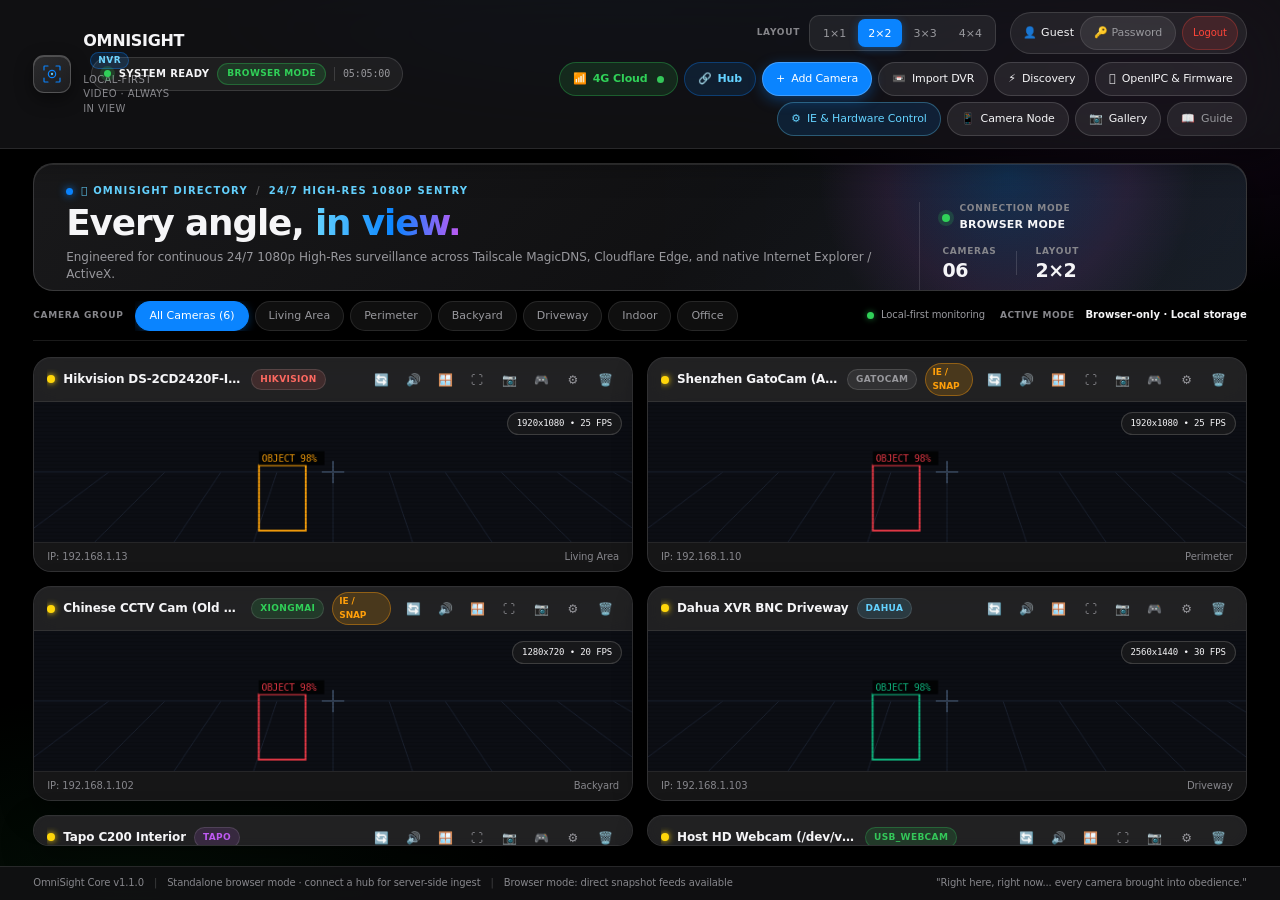
==== commit e139f4c5: "fix(ui): polish card header actions layout, ptz command deck and two-way audio controls" ====
--- a/index.html
+++ b/index.html
@@ -1197,7 +1197,7 @@
   </div>
 
   <!-- V380 Pro / V360 Pro Mobile PTZ Command Deck -->
-  <div class="ptz-overlay-panel hidden" id="ptzPanel" style="max-width: 380px; width: 92%; border-radius: 16px; box-shadow: 0 16px 40px rgba(0,0,0,0.6); background: rgba(18, 18, 22, 0.95); backdrop-filter: blur(20px); border: 1px solid rgba(255, 255, 255, 0.1);">
+  <div class="ptz-overlay-panel hidden" id="ptzPanel">
     <div class="ptz-header" style="border-bottom: 1px solid rgba(255,255,255,0.08); padding: 12px 16px; display: flex; justify-content: space-between; align-items: center;">
       <div style="display: flex; align-items: center; gap: 8px;">
         <span style="font-size: 16px;">🎮</span>
--- a/static/css/refined.css
+++ b/static/css/refined.css
@@ -799,11 +799,19 @@
   padding: 8px 13px;
   background: rgba(36, 36, 38, 0.75);
   border-bottom: 1px solid rgba(255, 255, 255, 0.08);
+  display: flex;
+  align-items: center;
+  justify-content: space-between;
+  gap: 8px;
 }
 
 .card-title-group {
   min-width: 0;
+  flex: 1 1 auto;
+  display: flex;
+  align-items: center;
   gap: 8px;
+  overflow: hidden;
 }
 
 .cam-status-dot {
@@ -824,11 +832,14 @@
 }
 
 .cam-name {
-  max-width: 260px;
+  max-width: 180px;
   color: #f5f5f7;
   font-size: 12px;
   font-weight: 600;
   letter-spacing: -0.01em;
+  white-space: nowrap;
+  overflow: hidden;
+  text-overflow: ellipsis;
 }
 
 .vendor-tag {
@@ -843,7 +854,11 @@
 
 .card-actions {
   flex: 0 0 auto;
-  gap: 3px;
+  display: flex;
+  align-items: center;
+  gap: 4px;
+  flex-wrap: wrap;
+  justify-content: flex-end;
 }
 
 .card-actions .btn-icon {
@@ -854,12 +869,28 @@
   border: 1px solid transparent;
   border-radius: 8px;
   font-size: 12px;
+  display: inline-flex;
+  align-items: center;
+  justify-content: center;
+  user-select: none;
+  cursor: pointer;
+  transition: all 0.15s ease;
 }
 
 .card-actions .btn-icon:hover {
   color: #ffffff;
-  background: rgba(255, 255, 255, 0.12);
-  border-color: rgba(255, 255, 255, 0.16);
+  background: rgba(255, 255, 255, 0.14);
+  border-color: rgba(255, 255, 255, 0.18);
+}
+
+.card-actions .btn-icon:active {
+  transform: scale(0.92);
+}
+
+.card-actions .btn-icon.active {
+  color: #30d158;
+  background: rgba(48, 209, 88, 0.16);
+  border-color: rgba(48, 209, 88, 0.35);
 }
 
 .video-container {
@@ -1198,27 +1229,62 @@
 }
 
 .ptz-overlay-panel {
-  background: rgba(28, 28, 30, 0.90);
-  border-color: rgba(255, 255, 255, 0.16);
-  box-shadow: 0 20px 50px rgba(0, 0, 0, 0.65);
+  background: rgba(24, 24, 28, 0.94);
+  border: 1px solid rgba(255, 255, 255, 0.16);
+  box-shadow: 0 24px 60px rgba(0, 0, 0, 0.75);
   -webkit-backdrop-filter: blur(28px) saturate(190%);
   backdrop-filter: blur(28px) saturate(190%);
+  border-radius: 18px;
+  position: fixed;
+  bottom: 32px;
+  right: 28px;
+  width: 360px;
+  max-width: calc(100vw - 28px);
+  max-height: calc(100vh - 80px);
+  display: flex;
+  flex-direction: column;
+  z-index: 1000;
+  overflow: hidden;
 }
 
 .ptz-header {
-  background: rgba(44, 44, 46, 0.70);
-  border-bottom-color: rgba(255, 255, 255, 0.10);
+  background: rgba(44, 44, 48, 0.85);
+  border-bottom: 1px solid rgba(255, 255, 255, 0.10);
+  padding: 12px 16px;
+  display: flex;
+  align-items: center;
+  justify-content: space-between;
+  flex: 0 0 auto;
+}
+
+.ptz-body {
+  padding: 14px;
+  overflow-y: auto;
+  overflow-x: hidden;
+  overscroll-behavior: contain;
+  -webkit-overflow-scrolling: touch;
+  flex: 1 1 auto;
 }
 
 .ptz-btn {
   color: #f5f5f7;
-  background: rgba(58, 58, 60, 0.75);
-  border-color: rgba(255, 255, 255, 0.14);
+  background: rgba(58, 58, 62, 0.75);
+  border: 1px solid rgba(255, 255, 255, 0.14);
+  border-radius: 10px;
+  cursor: pointer;
+  user-select: none;
+  touch-action: manipulation;
+  transition: all 0.15s cubic-bezier(0.16, 1, 0.3, 1);
 }
 
 .ptz-btn:hover {
   color: #ffffff;
   background: var(--apple-blue);
+  border-color: rgba(255, 255, 255, 0.25);
+}
+
+.ptz-btn:active {
+  transform: scale(0.94);
 }
 
 /* Consistent keyboard focus in Chromium, Firefox, and Safari. */
@@ -1655,12 +1721,14 @@
   }
 
   .ptz-overlay-panel {
-    right: 10px;
-    left: 10px;
-    bottom: calc(env(safe-area-inset-bottom, 8px) + 62px);
+    right: 12px;
+    left: 12px;
+    bottom: calc(env(safe-area-inset-bottom, 8px) + 64px);
     width: auto;
-    max-width: 320px;
+    max-width: 360px;
+    max-height: calc(100vh - 120px);
     margin: 0 auto;
+    border-radius: 16px;
   }
 
   .scanner-actions {
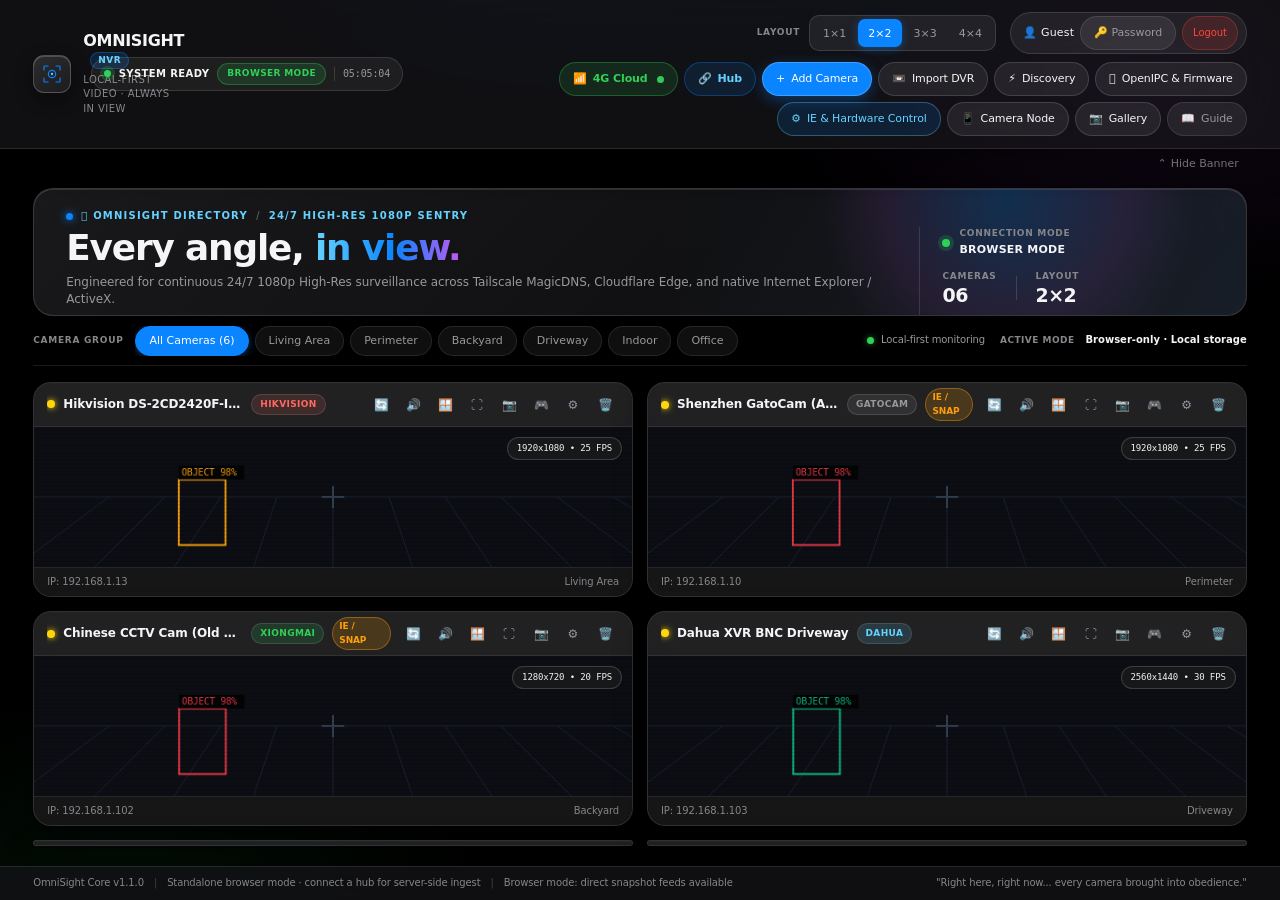
==== commit 76085b70: "feat(ui): add collapsible hero overview toggle to expand surveillance matrix viewport" ====
--- a/index.html
+++ b/index.html
@@ -102,7 +102,12 @@
     </header>
 
     <!-- Editorial dashboard hero / status overview -->
-    <section class="dashboard-hero" aria-labelledby="dashboardTitle">
+    <div class="hero-toggle-bar">
+      <button type="button" class="btn-hero-toggle" id="btnToggleHero" title="Toggle Dashboard Overview Banner">
+        <span id="heroToggleIcon">⌃</span> <span id="heroToggleText">Hide Banner</span>
+      </button>
+    </div>
+    <section class="dashboard-hero" id="dashboardHero" aria-labelledby="dashboardTitle">
       <div class="hero-copy">
         <p class="hero-kicker"><span class="hero-kicker-mark" aria-hidden="true"></span>  OMNISIGHT DIRECTORY <span class="hero-kicker-divider">/</span> 24/7 HIGH-RES 1080P SENTRY</p>
         <h2 id="dashboardTitle">Every angle, <em>in view.</em></h2>
--- a/static/css/refined.css
+++ b/static/css/refined.css
@@ -400,6 +400,36 @@
   box-shadow: 0 18px 48px rgba(0, 0, 0, 0.55), inset 0 1px 0 rgba(255, 255, 255, 0.12);
   -webkit-backdrop-filter: blur(32px) saturate(190%);
   backdrop-filter: blur(32px) saturate(190%);
+  transition: all 0.3s cubic-bezier(0.16, 1, 0.3, 1);
+}
+
+.dashboard-hero.collapsed {
+  display: none !important;
+}
+
+.hero-toggle-bar {
+  display: flex;
+  justify-content: flex-end;
+  padding: 4px clamp(16px, 2.6vw, 40px) 0;
+}
+
+.btn-hero-toggle {
+  background: transparent;
+  border: none;
+  color: var(--text-muted);
+  font-size: 11px;
+  cursor: pointer;
+  display: inline-flex;
+  align-items: center;
+  gap: 4px;
+  padding: 4px 8px;
+  border-radius: 6px;
+  transition: all 0.2s;
+}
+
+.btn-hero-toggle:hover {
+  color: var(--text-primary);
+  background: rgba(255, 255, 255, 0.08);
 }
 
 .dashboard-hero::before {
